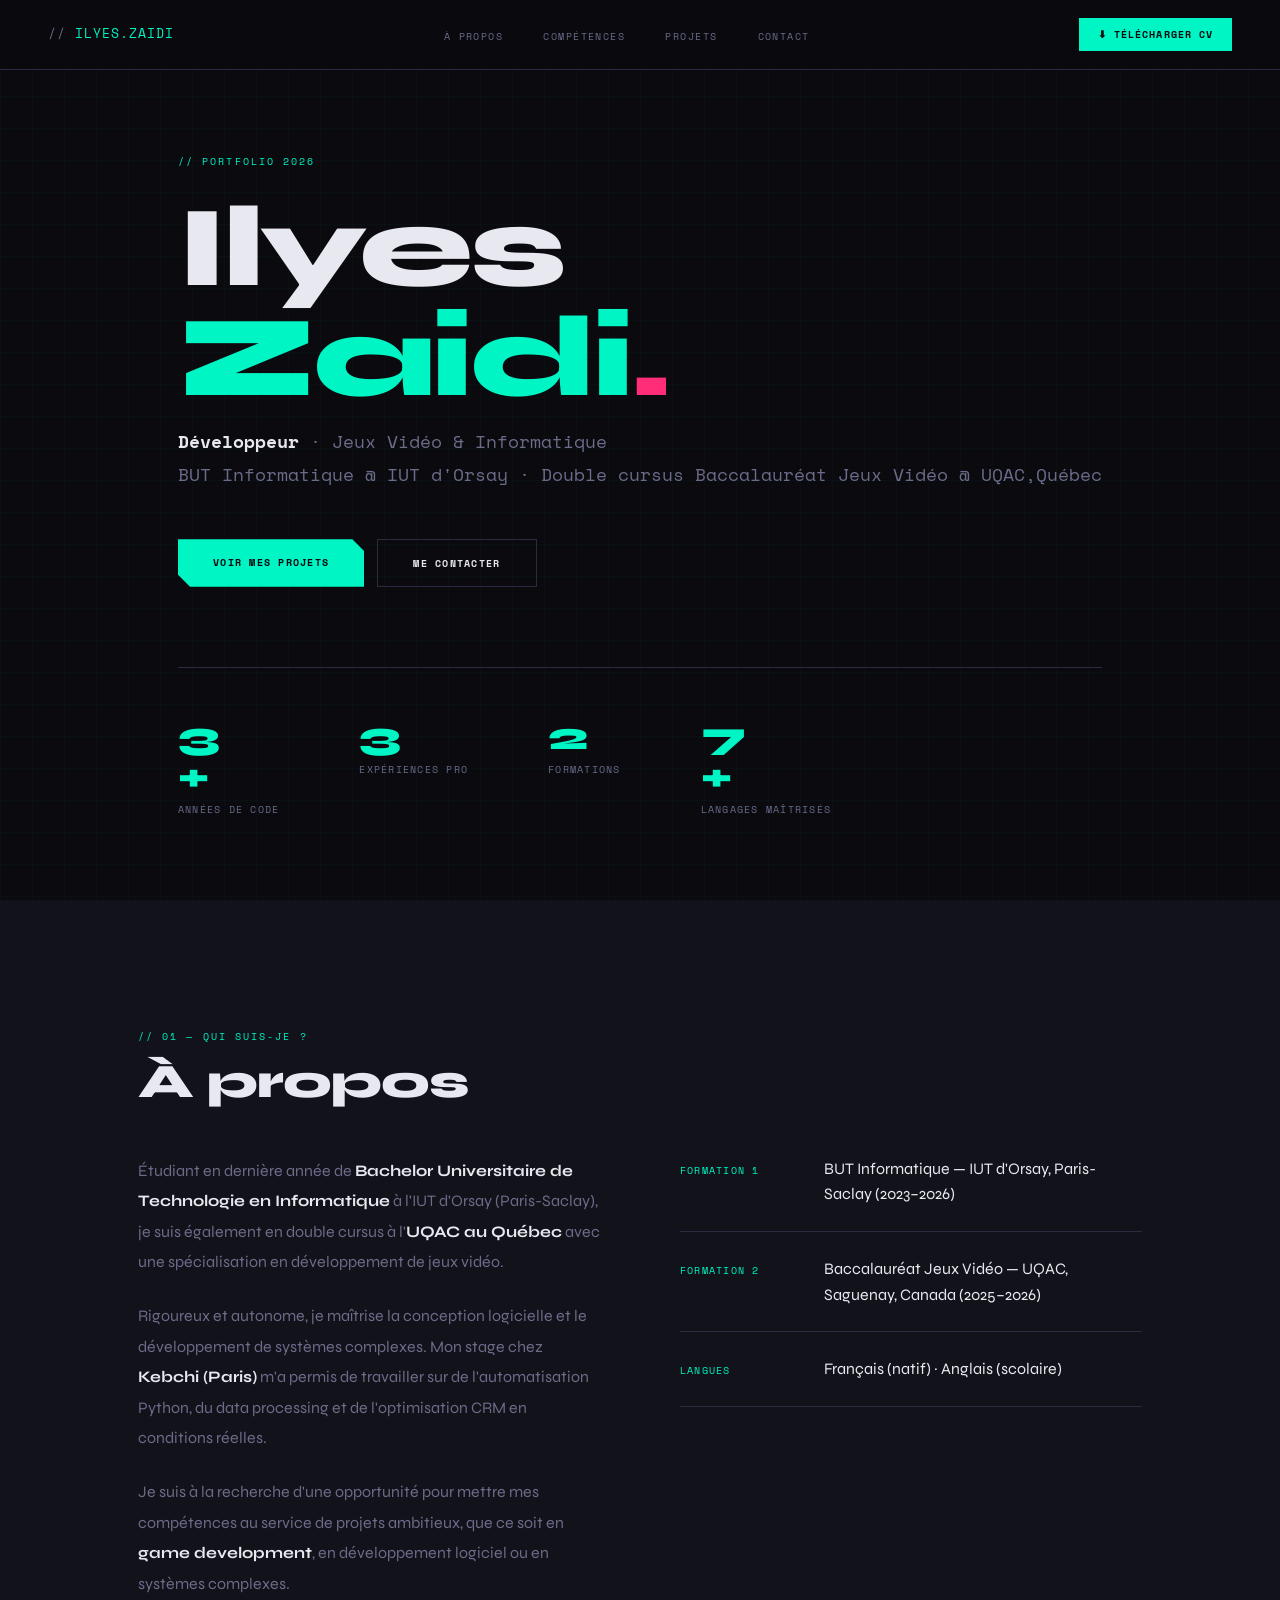
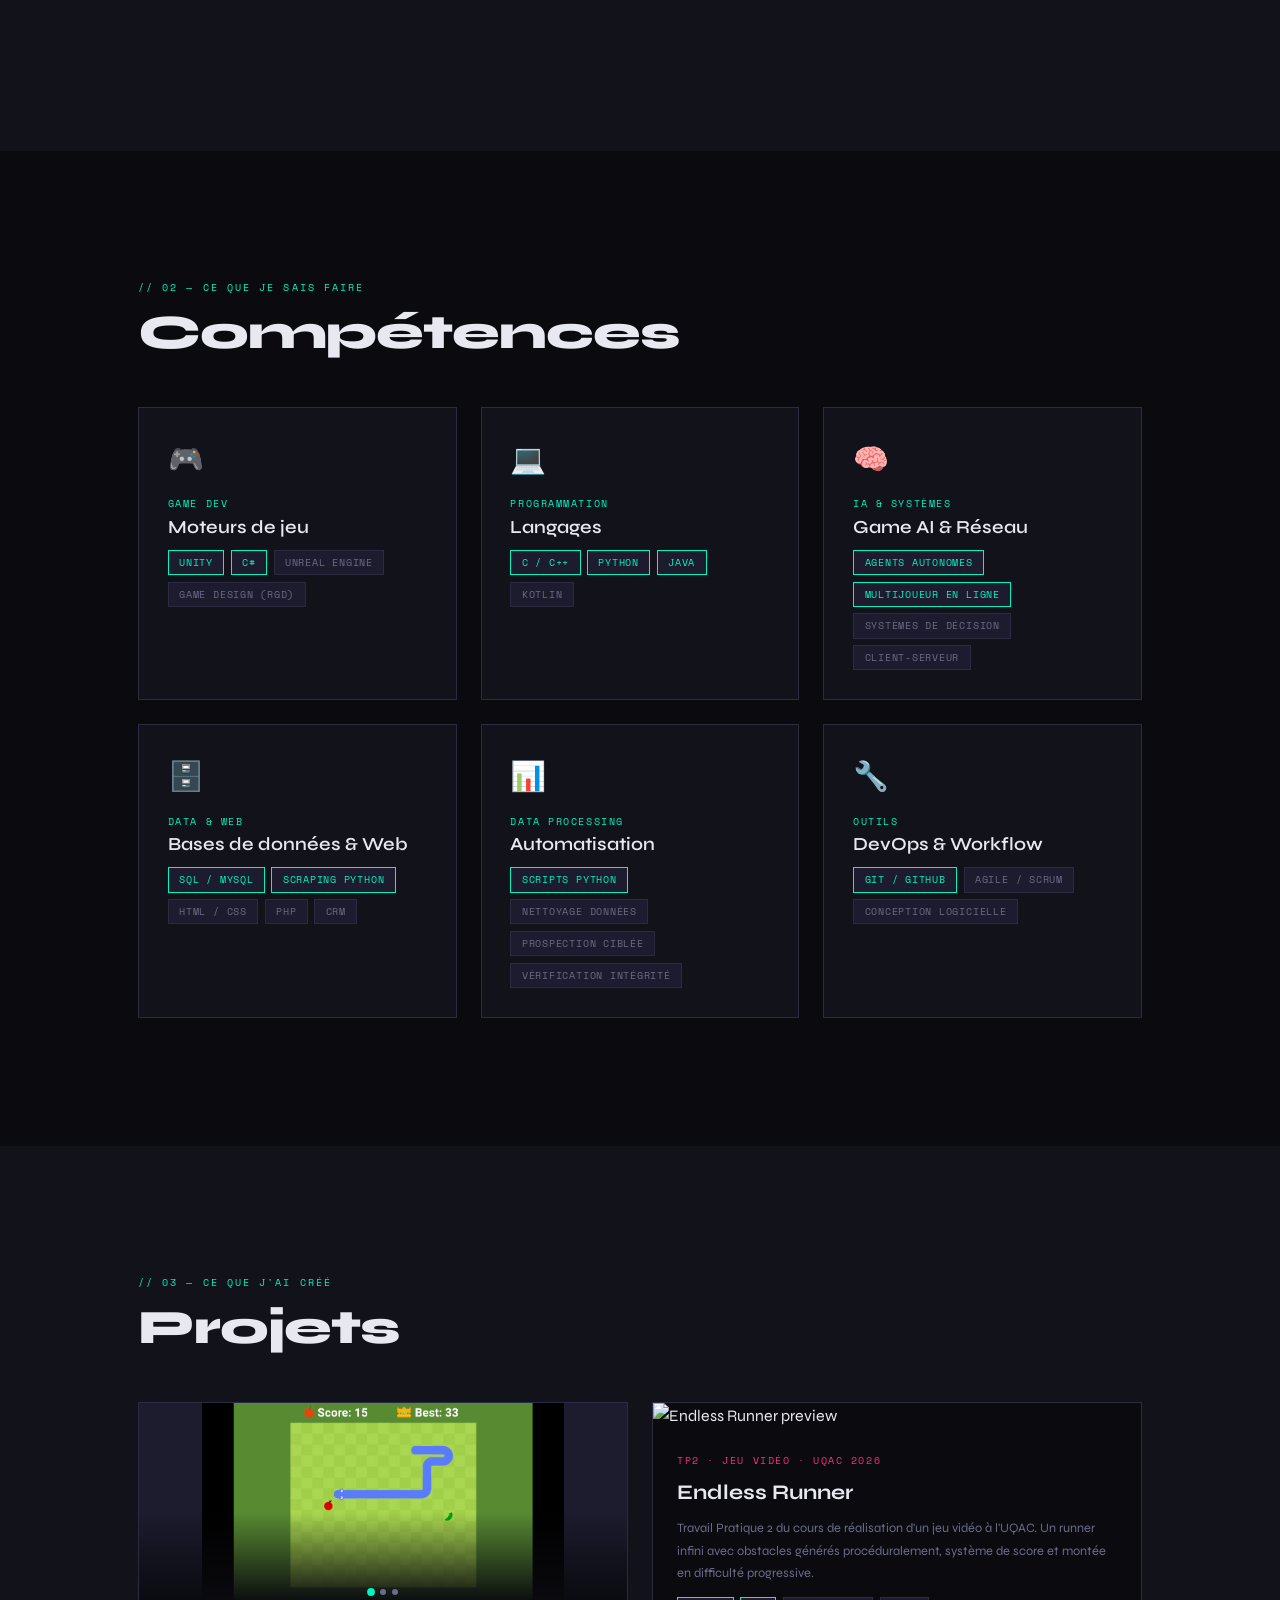
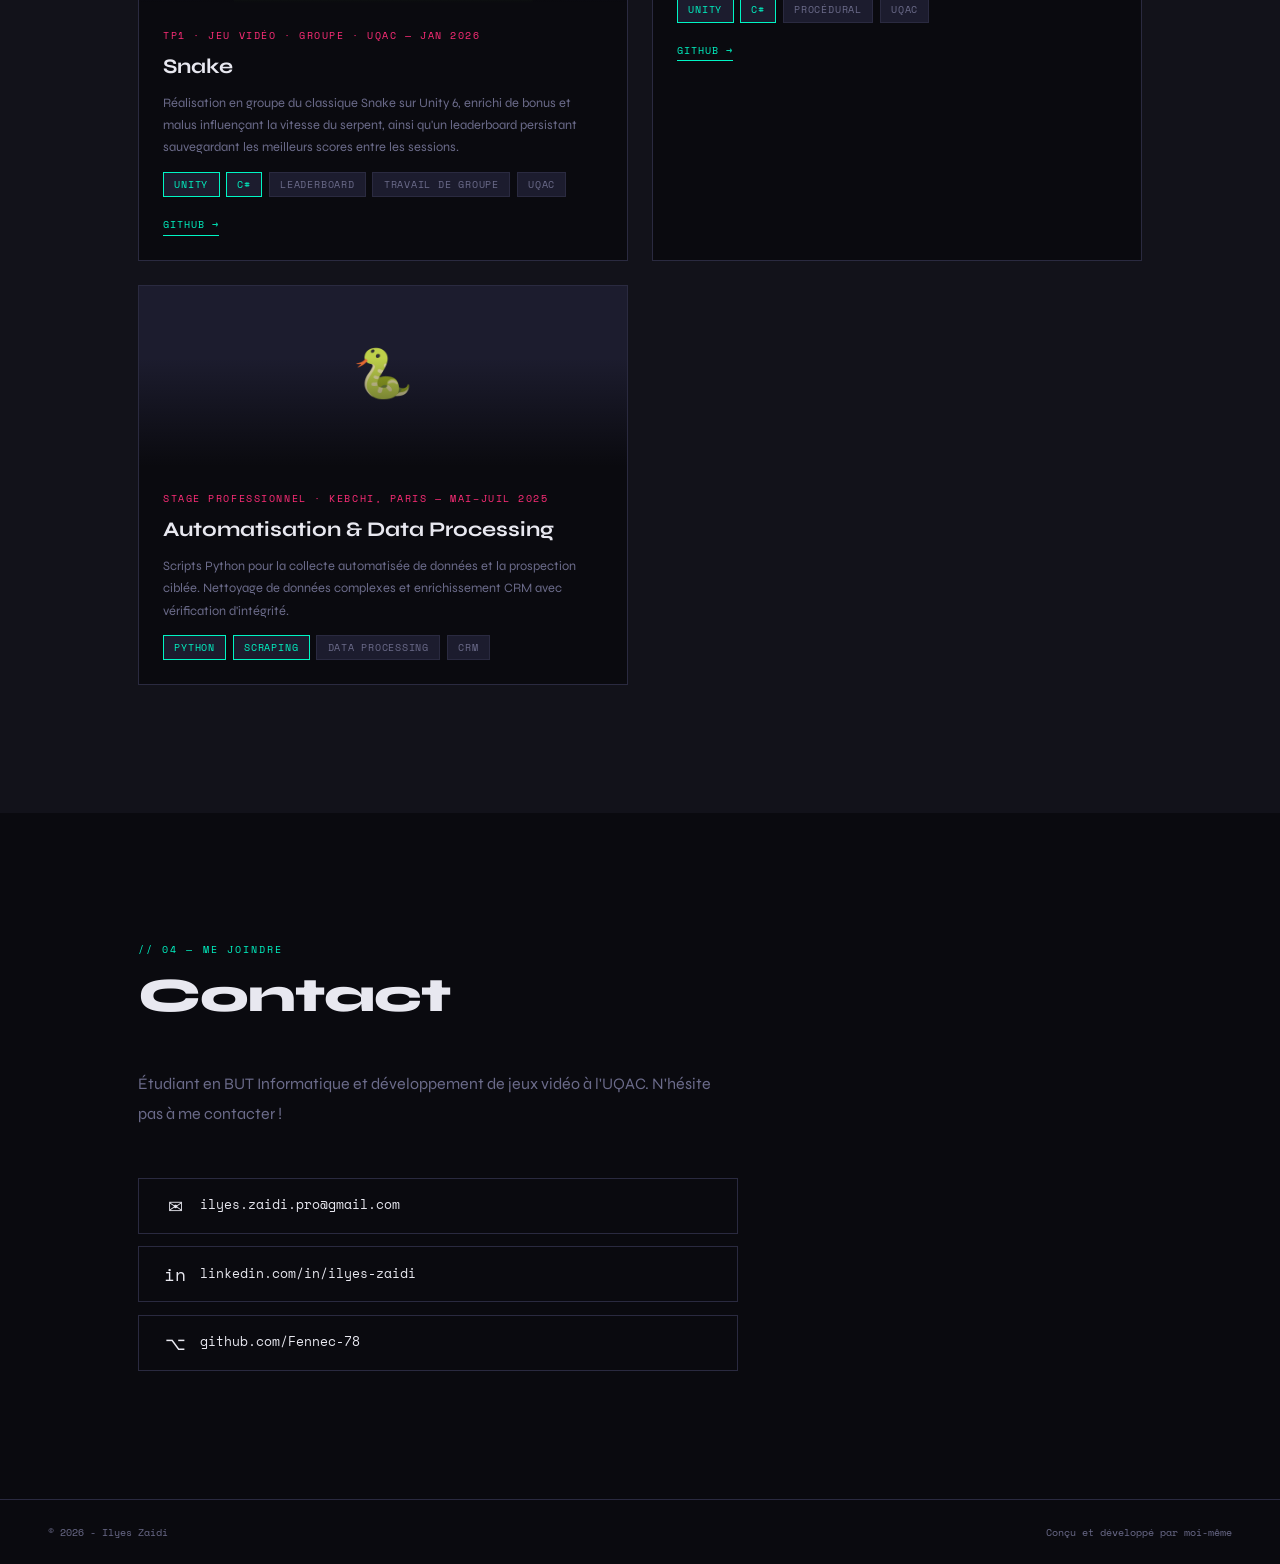
==== index.html @ bd45d37a "v1" ====
<!DOCTYPE html>
<html lang="fr">
<head>
  <meta charset="UTF-8" />
  <meta name="viewport" content="width=device-width, initial-scale=1.0" />
  <meta name="description" content="Portfolio de Ilyes Zaidi — Étudiant en informatique et développement de jeux vidéo" />
  <title>Portfolio - Ilyes Zaidi</title>

  <!-- Google Fonts -->
  <link rel="preconnect" href="https://fonts.googleapis.com" />
  <link rel="preconnect" href="https://fonts.gstatic.com" crossorigin />
  <link href="https://fonts.googleapis.com/css2?family=Space+Mono:ital,wght@0,400;0,700;1,400&family=Syne:wght@400;600;700;800&display=swap" rel="stylesheet" />

  <!-- CSS -->
  <link rel="stylesheet" href="css/variables.css" />
  <link rel="stylesheet" href="css/reset.css" />
  <link rel="stylesheet" href="css/layout.css" />
  <link rel="stylesheet" href="css/components.css" />
  <link rel="stylesheet" href="css/animations.css" />
  <link rel="stylesheet" href="css/carousel.css" />
</head>
<body>

  <!-- Arrière-plans décoratifs -->
  <div class="bg-grid" aria-hidden="true"></div>
  <div class="bg-scanline" aria-hidden="true"></div>

  <!-- ========== NAVIGATION ========== -->
  <nav class="navbar" id="navbar">
    <a href="#hero" class="nav-logo">
      <span class="nav-logo__slash">//</span> ILYES.ZAIDI
    </a>
    <button class="nav-toggle" id="navToggle" aria-label="Menu">
      <span></span><span></span><span></span>
    </button>
    <ul class="nav-links" id="navLinks">
      <li><a href="#about" class="nav-link">À propos</a></li>
      <li><a href="#skills" class="nav-link">Compétences</a></li>
      <li><a href="#projects" class="nav-link">Projets</a></li>
      <li><a href="#contact" class="nav-link">Contact</a></li>
    </ul>
    <a href="CV_Zaidi_Ilyes.pdf" download class="cv-btn">
      ⬇ Télécharger CV
    </a>
  </nav>

  <main>

    <!-- ========== HERO ========== -->
    <section id="hero" class="hero">
      <div class="hero__inner container">
        <p class="hero__tag animate-fadeup" style="--delay: 0.1s">// Portfolio 2026</p>
        <h1 class="hero__name animate-fadeup" style="--delay: 0.3s">
          Ilyes<br>
          <span class="text-accent">Zaidi</span><span class="text-accent2">.</span>
        </h1>
        <p class="hero__subtitle animate-fadeup" style="--delay: 0.5s">
          <strong>Développeur</strong> · Jeux Vidéo &amp; Informatique<br>
          BUT Informatique @ IUT d'Orsay · Double cursus Baccalauréat Jeux Vidéo @ UQAC,Québec
        </p>
        <div class="hero__cta animate-fadeup" style="--delay: 0.7s">
          <a href="#projects" class="btn btn--primary">Voir mes projets</a>
          <a href="#contact" class="btn btn--ghost">Me contacter</a>
        </div>
        <div class="hero__stats animate-fadeup" style="--delay: 0.9s">
          <div class="stat">
            <span class="stat__num" data-count="3+">0</span><span class="stat__num">+</span>
            <p class="stat__label">Années de code</p>
          </div>
          <div class="stat">
            <span class="stat__num" data-count="3">0</span>
            <p class="stat__label">Expériences pro</p>
          </div>
          <div class="stat">
            <span class="stat__num" data-count="2">0</span>
            <p class="stat__label">Formations</p>
          </div>
          <div class="stat">
            <span class="stat__num" data-count="7">0</span><span class="stat__num">+</span>
            <p class="stat__label">Langages maîtrisés</p>
          </div>
        </div>
      </div>
    </section>

    <!-- ========== ABOUT ========== -->
    <section id="about" class="section section--surface">
      <div class="container">
        <p class="section__label">// 01 — Qui suis-je ?</p>
        <h2 class="section__title">À propos</h2>
        <div class="about-grid">
          <div class="about__text">
            <p>Étudiant en dernière année de <strong>Bachelor Universitaire de Technologie en Informatique</strong> à l'IUT d'Orsay (Paris-Saclay), je suis également en double cursus à l'<strong>UQAC au Québec</strong> avec une spécialisation en développement de jeux vidéo.</p>
            <p>Rigoureux et autonome, je maîtrise la conception logicielle et le développement de systèmes complexes. Mon stage chez <strong>Kebchi (Paris)</strong> m'a permis de travailler sur de l'automatisation Python, du data processing et de l'optimisation CRM en conditions réelles.</p>
            <p>Je suis à la recherche d'une opportunité pour mettre mes compétences au service de projets ambitieux, que ce soit en <strong>game development</strong>, en développement logiciel ou en systèmes complexes.</p>
          </div>
          <div class="about__info">
            <div class="info-row">
              <span class="info-row__key">Formation 1</span>
              <span class="info-row__val">BUT Informatique — IUT d'Orsay, Paris-Saclay (2023–2026)</span>
            </div>
            <div class="info-row">
              <span class="info-row__key">Formation 2</span>
              <span class="info-row__val">Baccalauréat Jeux Vidéo — UQAC, Saguenay, Canada (2025–2026)</span>
            </div>
            <div class="info-row">
              <span class="info-row__key">Langues</span>
              <span class="info-row__val">Français (natif) · Anglais (scolaire)</span>
            </div>
          </div>
        </div>
      </div>
    </section>

    <!-- ========== SKILLS ========== -->
    <section id="skills" class="section">
      <div class="container">
        <p class="section__label">// 02 — Ce que je sais faire</p>
        <h2 class="section__title">Compétences</h2>
        <div class="skills-grid">

          <div class="skill-card">
            <div class="skill-card__icon">🎮</div>
            <p class="skill-card__cat">Game Dev</p>
            <h3 class="skill-card__name">Moteurs de jeu</h3>
            <div class="tags">
              <span class="tag tag--hot">Unity</span>
              <span class="tag tag--hot">C#</span>
              <span class="tag">Unreal Engine</span>
              <span class="tag">Game Design (RGD)</span>
            </div>
          </div>

          <div class="skill-card">
            <div class="skill-card__icon">💻</div>
            <p class="skill-card__cat">Programmation</p>
            <h3 class="skill-card__name">Langages</h3>
            <div class="tags">
              <span class="tag tag--hot">C / C++</span>
              <span class="tag tag--hot">Python</span>
              <span class="tag tag--hot">Java</span>
              <span class="tag">Kotlin</span>

            </div>
          </div>

          <div class="skill-card">
            <div class="skill-card__icon">🧠</div>
            <p class="skill-card__cat">IA & Systèmes</p>
            <h3 class="skill-card__name">Game AI & Réseau</h3>
            <div class="tags">
              <span class="tag tag--hot">Agents autonomes</span>
              <span class="tag tag--hot">Multijoueur en ligne</span>
              <span class="tag">Systèmes de décision</span>
              <span class="tag">Client-serveur</span>

            </div>
          </div>

          <div class="skill-card">
            <div class="skill-card__icon">🗄️</div>
            <p class="skill-card__cat">Data & Web</p>
            <h3 class="skill-card__name">Bases de données & Web</h3>
            <div class="tags">
              <span class="tag tag--hot">SQL / MySQL</span>
              <span class="tag tag--hot">Scraping Python</span>
              <span class="tag">HTML / CSS</span>
              <span class="tag">PHP</span>
              <span class="tag">CRM</span>
            </div>
          </div>

          <div class="skill-card">
            <div class="skill-card__icon">📊</div>
            <p class="skill-card__cat">Data Processing</p>
            <h3 class="skill-card__name">Automatisation</h3>
            <div class="tags">
              <span class="tag tag--hot">Scripts Python</span>
              <span class="tag">Nettoyage données</span>
              <span class="tag">Prospection ciblée</span>
              <span class="tag">Vérification intégrité</span>
            </div>
          </div>

          <div class="skill-card">
            <div class="skill-card__icon">🔧</div>
            <p class="skill-card__cat">Outils</p>
            <h3 class="skill-card__name">DevOps &amp; Workflow</h3>
            <div class="tags">
              <span class="tag tag--hot">Git / GitHub</span>
              <span class="tag">Agile / Scrum</span>
              <span class="tag">Conception logicielle</span>
            </div>
          </div>

        </div>
      </div>
    </section>

    <!-- ========== PROJECTS ========== -->
    <section id="projects" class="section section--surface">
      <div class="container">
        <p class="section__label">// 03 — Ce que j'ai créé</p>
        <h2 class="section__title">Projets</h2>
        <div class="projects-grid">

          <article class="project-card">
            <div class="carousel" data-carousel>
              <div class="carousel__track">
                <div class="carousel__slide">
                  <img src="images/snake/game.png" alt="Snake — gameplay" />
                </div>
                <div class="carousel__slide">
                  <img src="images/snake/gameOver.png" alt="Snake — game over" />
                </div>
                <div class="carousel__slide">
                  <img src="images/snake/menu.png" alt="Snake — menu" />
                </div>
              </div>
              <button class="carousel__btn carousel__btn--prev" aria-label="Image précédente">&#8592;</button>
              <button class="carousel__btn carousel__btn--next" aria-label="Image suivante">&#8594;</button>
              <div class="carousel__dots"></div>
            </div>
            <div class="project-card__body">
              <p class="project-card__type">TP1 · Jeu Vidéo · Groupe · UQAC — Jan 2026</p>
              <h3 class="project-card__title">Snake</h3>
              <p class="project-card__desc">Réalisation en groupe du classique Snake sur Unity 6, enrichi de bonus et malus influençant la vitesse du serpent, ainsi qu'un leaderboard persistant sauvegardant les meilleurs scores entre les sessions.</p>
              <div class="tags">
                <span class="tag tag--hot">Unity</span>
                <span class="tag tag--hot">C#</span>
                <span class="tag">Leaderboard</span>
                <span class="tag">Travail de groupe</span>
                <span class="tag">UQAC</span>
              </div>
              <div class="project-card__links">
                <a href="https://github.com/BASile15/Snake" target="_blank" class="link-arrow">GitHub →</a>
              </div>
            </div>
          </article>

          <article class="project-card">
            <img class="project-card__img" src="images/endless-runner.svg" alt="Endless Runner preview" />
            <div class="project-card__body">
              <p class="project-card__type">TP2 · Jeu Vidéo · UQAC 2026</p>
              <h3 class="project-card__title">Endless Runner</h3>
              <p class="project-card__desc">Travail Pratique 2 du cours de réalisation d'un jeu vidéo à l'UQAC. Un runner infini avec obstacles générés procéduralement, système de score et montée en difficulté progressive.</p>
              <div class="tags">
                <span class="tag tag--hot">Unity</span>
                <span class="tag tag--hot">C#</span>
                <span class="tag">Procédural</span>
                <span class="tag">UQAC</span>
              </div>
              <div class="project-card__links">
                <a href="https://github.com/BASile15/EndlessRunner" target="_blank" class="link-arrow">GitHub →</a>
              </div>
            </div>
          </article>

          <article class="project-card">
            <div class="project-card__thumb" data-emoji="🐍"></div>
            <div class="project-card__body">
              <p class="project-card__type">Stage Professionnel · Kebchi, Paris — Mai–Juil 2025</p>
              <h3 class="project-card__title">Automatisation & Data Processing</h3>
              <p class="project-card__desc">Scripts Python pour la collecte automatisée de données et la prospection ciblée. Nettoyage de données complexes et enrichissement CRM avec vérification d'intégrité.</p>
              <div class="tags">
                <span class="tag tag--hot">Python</span>
                <span class="tag tag--hot">Scraping</span>
                <span class="tag">Data Processing</span>
                <span class="tag">CRM</span>
              </div>
            </div>
          </article>

        </div>
      </div>
    </section>

    <!-- ========== CONTACT ========== -->
    <section id="contact" class="section">
      <div class="container">
        <p class="section__label">// 04 — Me joindre</p>
        <h2 class="section__title">Contact</h2>
        <div class="contact-solo">

          <div class="contact__info">
            <p class="contact__intro">Étudiant en BUT Informatique et développement de jeux vidéo à l'UQAC. N'hésite pas à me contacter !</p>
            <nav class="contact-links" aria-label="Liens de contact">
              <a href="mailto:ilyes.zaidi.pro@gmail.com" class="contact-link">
                <span class="contact-link__icon">✉</span>
                <span>ilyes.zaidi.pro@gmail.com</span>
              </a>
              <a href="https://www.linkedin.com/in/ilyes-zaidi-499931293/" class="contact-link" target="_blank" rel="noopener">
                <span class="contact-link__icon">in</span>
                <span>linkedin.com/in/ilyes-zaidi</span>
              </a>
              <a href="https://github.com/Fennec-78" class="contact-link" target="_blank" rel="noopener">
                <span class="contact-link__icon">⌥</span>
                <span>github.com/Fennec-78</span>
              </a>
            </nav>
          </div>

        </div>
      </div>
    </section>

  </main>

  <!-- ========== FOOTER ========== -->
  <footer class="footer">
    <span>© 2026 - Ilyes Zaidi</span>
    <span>Conçu et développé par moi-même</span>
  </footer>

  <!-- JS -->
  <script src="js/nav.js"></script>
  <script src="js/animations.js"></script>
  <script src="js/carousel.js"></script>
</body>
</html>
---- css/variables.css ----
/* ==============================================
   variables.css — Design tokens globaux
   ============================================== */

:root {

  --color-bg:        #0a0a0f;
  --color-surface:   #12121a;
  --color-surface2:  #1c1c2e;
  --color-border:    #2a2a40;

  --color-text:      #e8e8f0;
  --color-muted:     #6b6b8a;

  --color-accent:    #00f5c4;
  --color-accent2:   #ff2d78;
  --color-accent3:   #7b5ea7;

  --font-display: 'Syne', sans-serif;
  --font-mono:    'Space Mono', monospace;

  --text-xs:   0.65rem;
  --text-sm:   0.8rem;
  --text-base: 1rem;
  --text-lg:   1.15rem;
  --text-xl:   1.3rem;
  --text-2xl:  1.8rem;
  --text-3xl:  2.5rem;

  --space-xs:  0.4rem;
  --space-sm:  0.8rem;
  --space-md:  1.5rem;
  --space-lg:  3rem;
  --space-xl:  5rem;
  --space-2xl: 8rem;

  --radius-sm: 2px;
  --radius-md: 4px;

  --shadow-glow: 0 0 24px rgba(0, 245, 196, 0.12);

  --transition-fast:   0.15s ease;
  --transition-normal: 0.3s ease;
  --transition-slow:   0.6s ease;

  --nav-height:    70px;
  --container-max: 1100px;
  --container-pad: 3rem;
}

@media (max-width: 768px) {
  :root {
    --container-pad: 1.5rem;
    --space-lg:      2rem;
    --space-xl:      3rem;
  }
}
---- css/layout.css ----
/* ==============================================
   layout.css — Structure, grilles, sections
   ============================================== */

.bg-grid {
  position: fixed;
  inset: 0;
  background-image:
    linear-gradient(rgba(0, 245, 196, 0.03) 1px, transparent 1px),
    linear-gradient(90deg, rgba(0, 245, 196, 0.03) 1px, transparent 1px);
  background-size: 32px 32px;
  pointer-events: none;
  z-index: 0;
}

.bg-scanline {
  position: fixed;
  inset: 0;
  background: repeating-linear-gradient(
    to bottom,
    transparent 0px,
    transparent 3px,
    rgba(0, 0, 0, 0.06) 3px,
    rgba(0, 0, 0, 0.06) 4px
  );
  pointer-events: none;
  z-index: 0;
  animation: scanMove 14s linear infinite;
}

.container {
  max-width: var(--container-max);
  margin-inline: auto;
  padding-inline: var(--container-pad);
}

.section {
  position: relative;
  z-index: 1;
  padding-block: var(--space-2xl);
}

.section--surface {
  background-color: var(--color-surface);
}

.section__label {
  font-family: var(--font-mono);
  font-size: var(--text-xs);
  color: var(--color-accent);
  letter-spacing: 0.2em;
  text-transform: uppercase;
  margin-bottom: var(--space-sm);
}

.section__title {
  font-size: clamp(2rem, 4vw, 3rem);
  font-weight: 800;
  letter-spacing: -0.02em;
  margin-bottom: var(--space-lg);
  line-height: 1.05;
}

.hero {
  position: relative;
  z-index: 1;
  min-height: 100vh;
  display: flex;
  flex-direction: column;
  justify-content: center;
}

.hero__inner {
  padding-top: var(--nav-height);
}

.hero__tag {
  font-family: var(--font-mono);
  font-size: var(--text-xs);
  color: var(--color-accent);
  letter-spacing: 0.2em;
  text-transform: uppercase;
  margin-bottom: var(--space-md);
}

.hero__name {
  font-size: clamp(3.5rem, 9vw, 7.5rem);
  font-weight: 800;
  letter-spacing: -0.03em;
  line-height: 0.95;
  margin-bottom: var(--space-sm);
}

.hero__subtitle {
  font-family: var(--font-mono);
  font-size: clamp(0.9rem, 1.5vw, 1.15rem);
  color: var(--color-muted);
  margin-bottom: var(--space-lg);
  line-height: 1.8;
}

.hero__subtitle strong {
  color: var(--color-text);
}

.hero__cta {
  display: flex;
  gap: var(--space-sm);
  flex-wrap: wrap;
}

.hero__stats {
  display: flex;
  gap: var(--space-xl);
  margin-top: var(--space-xl);
  padding-top: var(--space-lg);
  border-top: 1px solid var(--color-border);
  flex-wrap: wrap;
}

.stat__num {
  display: block;
  font-size: var(--text-3xl);
  font-weight: 800;
  color: var(--color-accent);
  line-height: 1;
}

.stat__label {
  font-family: var(--font-mono);
  font-size: var(--text-xs);
  color: var(--color-muted);
  text-transform: uppercase;
  letter-spacing: 0.12em;
  margin-top: 0.3rem;
}

.about-grid {
  display: grid;
  grid-template-columns: 1fr 1fr;
  gap: var(--space-xl);
  align-items: start;
}

.about__text p {
  color: var(--color-muted);
  margin-bottom: var(--space-md);
  font-size: var(--text-base);
  line-height: 1.9;
}

.about__text p strong {
  color: var(--color-text);
}

.skills-grid {
  display: grid;
  grid-template-columns: repeat(3, 1fr);
  gap: var(--space-md);
}

.projects-grid {
  display: grid;
  grid-template-columns: repeat(2, 1fr);
  gap: var(--space-md);
}

.contact-grid {
  display: grid;
  grid-template-columns: 1fr 1fr;
  gap: var(--space-xl);
  align-items: start;
}

.contact__intro {
  color: var(--color-muted);
  line-height: 1.9;
  margin-bottom: var(--space-lg);
  font-size: var(--text-base);
}

.footer {
  position: relative;
  z-index: 1;
  border-top: 1px solid var(--color-border);
  padding: var(--space-md) var(--container-pad);
  display: flex;
  justify-content: space-between;
  align-items: center;
  flex-wrap: wrap;
  gap: var(--space-sm);
  font-family: var(--font-mono);
  font-size: var(--text-xs);
  color: var(--color-muted);
}

.footer__tagline {
  color: var(--color-accent);
}

@media (max-width: 900px) {
  .skills-grid {
    grid-template-columns: repeat(2, 1fr);
  }
  .about-grid,
  .contact-grid {
    grid-template-columns: 1fr;
    gap: var(--space-lg);
  }
}

@media (max-width: 640px) {
  .skills-grid,
  .projects-grid {
    grid-template-columns: 1fr;
  }
  .hero__stats {
    gap: var(--space-lg);
  }
  .footer {
    flex-direction: column;
    text-align: center;
  }
}
---- css/components.css ----
/* ==============================================
   components.css — Composants UI réutilisables
   ============================================== */
   
/* ---- Helpers ---- */
.text-accent  { color: var(--color-accent); }
.text-accent2 { color: var(--color-accent2); }

/* ---- Navbar ---- */
.navbar {
  position: fixed;
  top: 0; left: 0; right: 0;
  z-index: 100;
  height: var(--nav-height);
  display: flex;
  align-items: center;
  justify-content: space-between;
  padding-inline: var(--container-pad);
  background: rgba(10, 10, 15, 0.88);
  backdrop-filter: blur(14px);
  -webkit-backdrop-filter: blur(14px);
  border-bottom: 1px solid var(--color-border);
  transition: box-shadow var(--transition-normal);
}

.navbar.scrolled {
  box-shadow: 0 4px 30px rgba(0, 0, 0, 0.4);
}

.nav-logo {
  font-family: var(--font-mono);
  font-size: var(--text-sm);
  color: var(--color-accent);
  letter-spacing: 0.08em;
  white-space: nowrap;
}

.nav-logo__slash {
  color: var(--color-muted);
}

.nav-links {
  display: flex;
  gap: 2.5rem;
}

.nav-link {
  font-family: var(--font-mono);
  font-size: var(--text-xs);
  color: var(--color-muted);
  letter-spacing: 0.14em;
  text-transform: uppercase;
  transition: color var(--transition-fast);
  position: relative;
}

.nav-link::after {
  content: '';
  position: absolute;
  bottom: -4px; left: 0;
  width: 0; height: 2px;
  background: var(--color-accent);
  transition: width var(--transition-normal);
}

.nav-link:hover,
.nav-link.active {
  color: var(--color-accent);
}

.nav-link:hover::after,
.nav-link.active::after {
  width: 100%;
}

.cv-btn {
  display: inline-block;
  background: var(--color-accent);
  color: var(--color-bg);
  font-family: var(--font-mono);
  font-size: var(--text-xs);
  font-weight: 700;
  letter-spacing: 0.1em;
  padding: 0.5rem 1.2rem;
  text-transform: uppercase;
  text-decoration: none;
  transition: all var(--transition-fast);
  white-space: nowrap;
}
 
.cv-btn:hover {
  background: transparent;
  color: var(--color-accent);
  outline: 1px solid var(--color-accent);
}
 
.nav-toggle {
  display: none;
  flex-direction: column;
  gap: 5px;
  padding: 4px;
}

.nav-toggle span {
  display: block;
  width: 22px; height: 2px;
  background: var(--color-text);
  transition: transform var(--transition-normal), opacity var(--transition-fast);
}

.nav-toggle.open span:nth-child(1) { transform: translateY(7px) rotate(45deg); }
.nav-toggle.open span:nth-child(2) { opacity: 0; }
.nav-toggle.open span:nth-child(3) { transform: translateY(-7px) rotate(-45deg); }

@media (max-width: 768px) {
  .nav-toggle { display: flex; }

  .nav-links {
    position: absolute;
    top: var(--nav-height);
    left: 0; right: 0;
    flex-direction: column;
    gap: 0;
    background: var(--color-surface);
    border-bottom: 1px solid var(--color-border);
    padding: var(--space-md) var(--container-pad);
    transform: translateY(-110%);
    opacity: 0;
    transition: transform var(--transition-normal), opacity var(--transition-normal);
    pointer-events: none;
  }

  .nav-links.open {
    transform: translateY(0);
    opacity: 1;
    pointer-events: all;
  }

  .nav-link {
    padding-block: 0.8rem;
    font-size: var(--text-sm);
  }

  .btn-print { display: none; }
}

/* ---- Boutons ---- */
.btn {
  display: inline-block;
  font-family: var(--font-mono);
  font-size: var(--text-xs);
  font-weight: 700;
  letter-spacing: 0.12em;
  text-transform: uppercase;
  padding: 0.9rem 2.2rem;
  transition: all var(--transition-fast);
  white-space: nowrap;
}

.btn--primary {
  background: var(--color-accent);
  color: var(--color-bg);
  clip-path: polygon(0 0, calc(100% - 12px) 0, 100% 12px, 100% 100%, 12px 100%, 0 calc(100% - 12px));
}

.btn--primary:hover { opacity: 0.85; }

.btn--ghost {
  background: transparent;
  color: var(--color-text);
  border: 1px solid var(--color-border);
}

.btn--ghost:hover {
  border-color: var(--color-accent);
  color: var(--color-accent);
}

.btn-print {
  background: transparent;
  border: 1px solid var(--color-accent);
  color: var(--color-accent);
  font-family: var(--font-mono);
  font-size: var(--text-xs);
  letter-spacing: 0.1em;
  padding: 0.5rem 1.2rem;
  text-transform: uppercase;
  transition: all var(--transition-fast);
}

.btn-print:hover {
  background: var(--color-accent);
  color: var(--color-bg);
}

/* ---- Info rows (About) ---- */
.about__info {
  display: flex;
  flex-direction: column;
  gap: var(--space-md);
}

.info-row {
  display: flex;
  gap: var(--space-md);
  align-items: baseline;
  padding-bottom: var(--space-md);
  border-bottom: 1px solid var(--color-border);
}

.info-row__key {
  font-family: var(--font-mono);
  font-size: var(--text-xs);
  color: var(--color-accent);
  text-transform: uppercase;
  letter-spacing: 0.12em;
  min-width: 120px;
  flex-shrink: 0;
}

.info-row__val {
  font-size: var(--text-base);
  color: var(--color-text);
}

/* ---- Tags ---- */
.tags {
  display: flex;
  flex-wrap: wrap;
  gap: var(--space-xs);
}

.tag {
  background: var(--color-surface2);
  border: 1px solid var(--color-border);
  color: var(--color-muted);
  font-family: var(--font-mono);
  font-size: 0.6rem;
  padding: 0.25rem 0.65rem;
  text-transform: uppercase;
  letter-spacing: 0.08em;
  transition: border-color var(--transition-fast), color var(--transition-fast);
}

.tag--hot {
  border-color: var(--color-accent);
  color: var(--color-accent);
}

/* ---- Skill cards ---- */
.skill-card {
  background: var(--color-surface);
  border: 1px solid var(--color-border);
  padding: 1.8rem;
  position: relative;
  overflow: hidden;
  transition: border-color var(--transition-normal), box-shadow var(--transition-normal);
}

.skill-card::before {
  content: '';
  position: absolute;
  top: 0; left: 0;
  width: 3px;
  height: 100%;
  background: var(--color-accent);
  transform: scaleY(0);
  transform-origin: bottom;
  transition: transform var(--transition-normal);
}

.skill-card:hover {
  border-color: var(--color-accent);
  box-shadow: var(--shadow-glow);
}

.skill-card:hover::before {
  transform: scaleY(1);
}

.skill-card__icon {
  font-size: 1.8rem;
  margin-bottom: var(--space-sm);
  display: block;
}

.skill-card__cat {
  font-family: var(--font-mono);
  font-size: var(--text-xs);
  color: var(--color-accent);
  text-transform: uppercase;
  letter-spacing: 0.15em;
  margin-bottom: 0.3rem;
}

.skill-card__name {
  font-size: var(--text-lg);
  font-weight: 600;
  margin-bottom: var(--space-sm);
}

/* ---- Project cards ---- */
.project-card {
  background: var(--color-bg);
  border: 1px solid var(--color-border);
  overflow: hidden;
  transition: border-color var(--transition-normal), transform var(--transition-normal);
}

.project-card:hover {
  border-color: var(--color-accent2);
  transform: translateY(-5px);
}

.project-card__thumb {
  width: 100%;
  height: 180px;
  background: var(--color-surface2);
  display: flex;
  align-items: center;
  justify-content: center;
  font-size: 3rem;
  position: relative;
}

.project-card__thumb::before {
  content: attr(data-emoji);
  font-size: 3rem;
}

.project-card__thumb::after {
  content: '';
  position: absolute;
  inset: 0;
  background: linear-gradient(to bottom, transparent 40%, var(--color-bg));
}

.project-card__body {
  padding: var(--space-md);
  display: flex;
  flex-direction: column;
  gap: var(--space-sm);
}

.project-card__type {
  font-family: var(--font-mono);
  font-size: var(--text-xs);
  color: var(--color-accent2);
  text-transform: uppercase;
  letter-spacing: 0.15em;
}

.project-card__title {
  font-size: var(--text-xl);
  font-weight: 700;
}

.project-card__desc {
  font-size: var(--text-sm);
  color: var(--color-muted);
  line-height: 1.75;
}

.project-card__links {
  display: flex;
  gap: var(--space-md);
  margin-top: var(--space-xs);
}

.link-arrow {
  font-family: var(--font-mono);
  font-size: var(--text-xs);
  color: var(--color-accent);
  text-transform: uppercase;
  letter-spacing: 0.1em;
  border-bottom: 1px solid var(--color-accent);
  padding-bottom: 2px;
  transition: opacity var(--transition-fast);
}

.link-arrow:hover { opacity: 0.65; }

/* ---- Contact links ---- */
.contact-links {
  display: flex;
  flex-direction: column;
  gap: var(--space-sm);
}

.contact-link {
  display: flex;
  align-items: center;
  gap: var(--space-sm);
  font-family: var(--font-mono);
  font-size: var(--text-sm);
  padding: var(--space-sm) var(--space-md);
  border: 1px solid var(--color-border);
  transition: all var(--transition-fast);
  color: var(--color-text);
}

.contact-link:hover {
  border-color: var(--color-accent);
  color: var(--color-accent);
  background: rgba(0, 245, 196, 0.04);
}

.contact-link__icon {
  font-size: 1.1rem;
  width: 24px;
  text-align: center;
  flex-shrink: 0;
}

/* ---- Contact solo ---- */
.contact-solo {
  max-width: 600px;
}

.contact-solo .contact-links {
  margin-top: var(--space-md);
}
---- css/animations.css ----
/* ==============================================
   animations.css — Keyframes & classes d'animation
   ============================================== */

/* ---- Keyframes ---- */
@keyframes fadeUp {
  from {
    opacity: 0;
    transform: translateY(28px);
  }
  to {
    opacity: 1;
    transform: translateY(0);
  }
}

@keyframes fadeIn {
  from { opacity: 0; }
  to   { opacity: 1; }
}

@keyframes scanMove {
  from { background-position-y: 0; }
  to   { background-position-y: 100vh; }
}

@keyframes blink {
  0%, 100% { opacity: 1; }
  50%       { opacity: 0; }
}

@keyframes glowPulse {
  0%, 100% { box-shadow: 0 0 0 rgba(0, 245, 196, 0); }
  50%       { box-shadow: 0 0 20px rgba(0, 245, 196, 0.2); }
}

/* ---- Classes utilitaires ---- */

/* Révélation en montant (avec délai CSS var) */
.animate-fadeup {
  opacity: 0;
  animation: fadeUp 0.65s var(--delay, 0s) cubic-bezier(0.22, 1, 0.36, 1) forwards;
}

/* Révélation depuis le scroll (ajoutée par JS) */
.reveal {
  opacity: 0;
  transform: translateY(32px);
  transition: opacity 0.7s ease, transform 0.7s cubic-bezier(0.22, 1, 0.36, 1);
}

.reveal.visible {
  opacity: 1;
  transform: translateY(0);
}

/* Délais en cascade pour les grilles */
.reveal:nth-child(1) { transition-delay: 0.05s; }
.reveal:nth-child(2) { transition-delay: 0.12s; }
.reveal:nth-child(3) { transition-delay: 0.19s; }
.reveal:nth-child(4) { transition-delay: 0.26s; }
.reveal:nth-child(5) { transition-delay: 0.33s; }
.reveal:nth-child(6) { transition-delay: 0.40s; }

/* Curseur clignotant style terminal */
.cursor::after {
  content: '▮';
  animation: blink 1s step-end infinite;
  color: var(--color-accent);
  margin-left: 3px;
}

/* Respects des préférences de mouvement réduit */
@media (prefers-reduced-motion: reduce) {
  *, *::before, *::after {
    animation-duration: 0.01ms !important;
    animation-iteration-count: 1 !important;
    transition-duration: 0.01ms !important;
  }

  .animate-fadeup {
    opacity: 1;
    animation: none;
  }

  .reveal {
    opacity: 1;
    transform: none;
    transition: none;
  }
}
---- css/carousel.css ----
/* ==============================================
   carousel.css — Carousel d'images dans les project cards
   ============================================== */

/* ---- Conteneur ---- */
.carousel {
  position: relative;
  width: 100%;
  height: 200px;
  overflow: hidden;
  background: var(--color-surface2);
  flex-shrink: 0;
}

/* ---- Track (liste des slides) ---- */
.carousel__track {
  display: flex;
  height: 100%;
  transition: transform 0.4s cubic-bezier(0.22, 1, 0.36, 1);
  will-change: transform;
}

/* ---- Slide individuel ---- */
.carousel__slide {
  min-width: 100%;
  height: 100%;
  position: relative;
  display: flex;
  align-items: center;
  justify-content: center;
  flex-shrink: 0;
}

.carousel__slide img {
  width: 100%;
  height: 100%;
  object-fit: contain;
  display: block;
  user-select: none;
  -webkit-user-drag: none;
}

/* Slide emoji (fallback sans image) */
.carousel__slide--emoji {
  background: var(--color-surface2);
  font-size: 3.5rem;
}

.carousel__slide--emoji::before {
  content: attr(data-emoji);
}

/* Fondu vers le bas (effet depth) */
.carousel::after {
  content: '';
  position: absolute;
  inset: 0;
  background: linear-gradient(to bottom, transparent 55%, var(--color-bg) 100%);
  pointer-events: none;
  z-index: 1;
}

/* ---- Boutons prev / next ---- */
.carousel__btn {
  position: absolute;
  top: 50%;
  transform: translateY(-50%);
  z-index: 2;
  width: 32px;
  height: 32px;
  background: rgba(10, 10, 15, 0.8);
  border: 1px solid var(--color-border);
  color: var(--color-text);
  font-size: 0.9rem;
  display: flex;
  align-items: center;
  justify-content: center;
  cursor: pointer;
  transition: border-color var(--transition-fast), color var(--transition-fast), opacity var(--transition-fast);
  opacity: 0;
  backdrop-filter: blur(4px);
}

.carousel:hover .carousel__btn {
  opacity: 1;
}

.carousel__btn:hover {
  border-color: var(--color-accent);
  color: var(--color-accent);
}

.carousel__btn--prev { left: 8px; }
.carousel__btn--next { right: 8px; }

/* Désactivé (premier/dernier slide) */
.carousel__btn[disabled] {
  opacity: 0.2 !important;
  cursor: default;
  pointer-events: none;
}

/* ---- Dots ---- */
.carousel__dots {
  position: absolute;
  bottom: 8px;
  left: 50%;
  transform: translateX(-50%);
  display: flex;
  gap: 6px;
  z-index: 2;
}

.carousel__dot {
  width: 6px;
  height: 6px;
  border-radius: 50%;
  background: var(--color-muted);
  border: none;
  cursor: pointer;
  padding: 0;
  transition: background var(--transition-fast), transform var(--transition-fast);
}

.carousel__dot.active {
  background: var(--color-accent);
  transform: scale(1.3);
}

/* ---- Pas de contrôles si 1 seul slide ---- */
.carousel[data-single] .carousel__btn,
.carousel[data-single] .carousel__dots {
  display: none;
}

/* ---- Print : afficher seulement le 1er slide ---- */
@media print {
  .carousel {
    height: 160px;
    overflow: hidden;
  }
  .carousel__track {
    transform: none !important;
  }
  .carousel__slide:not(:first-child) {
    display: none;
  }
  .carousel__btn,
  .carousel__dots {
    display: none !important;
  }
  .carousel::after {
    display: none;
  }
}
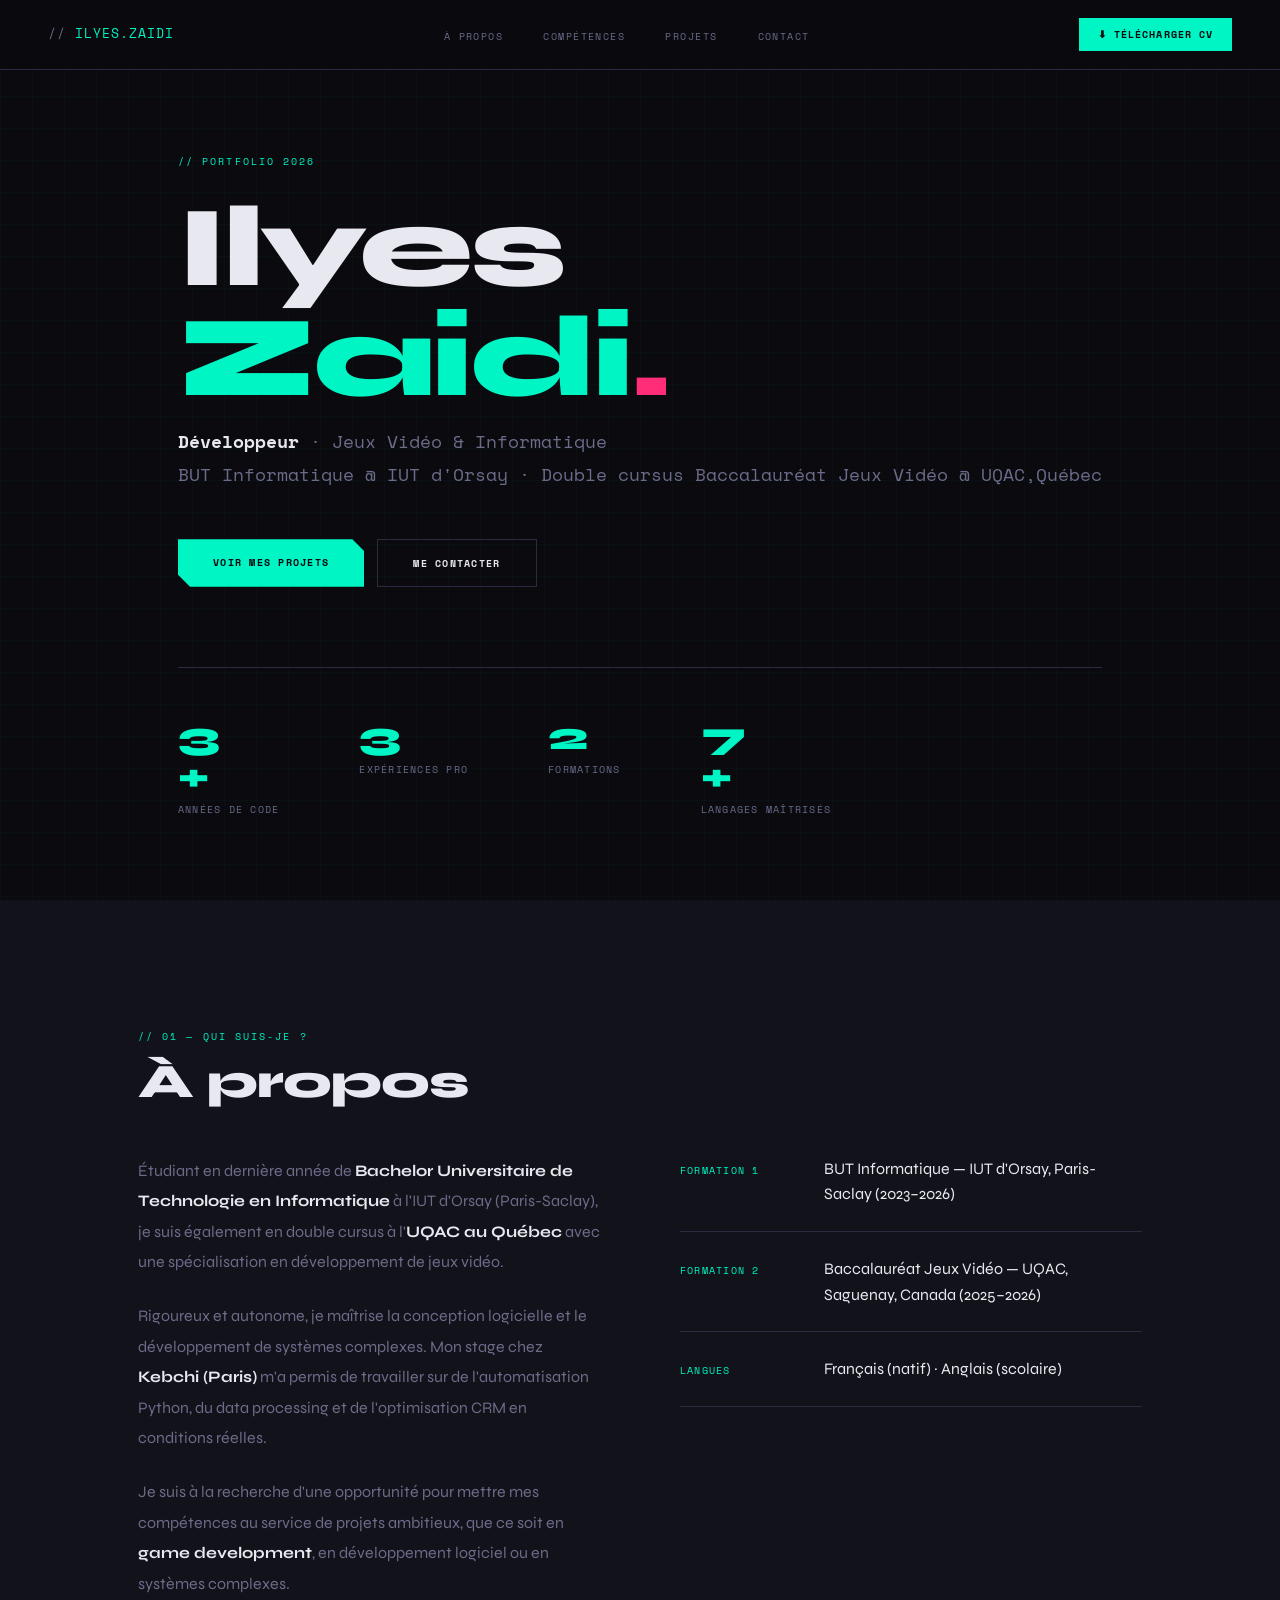
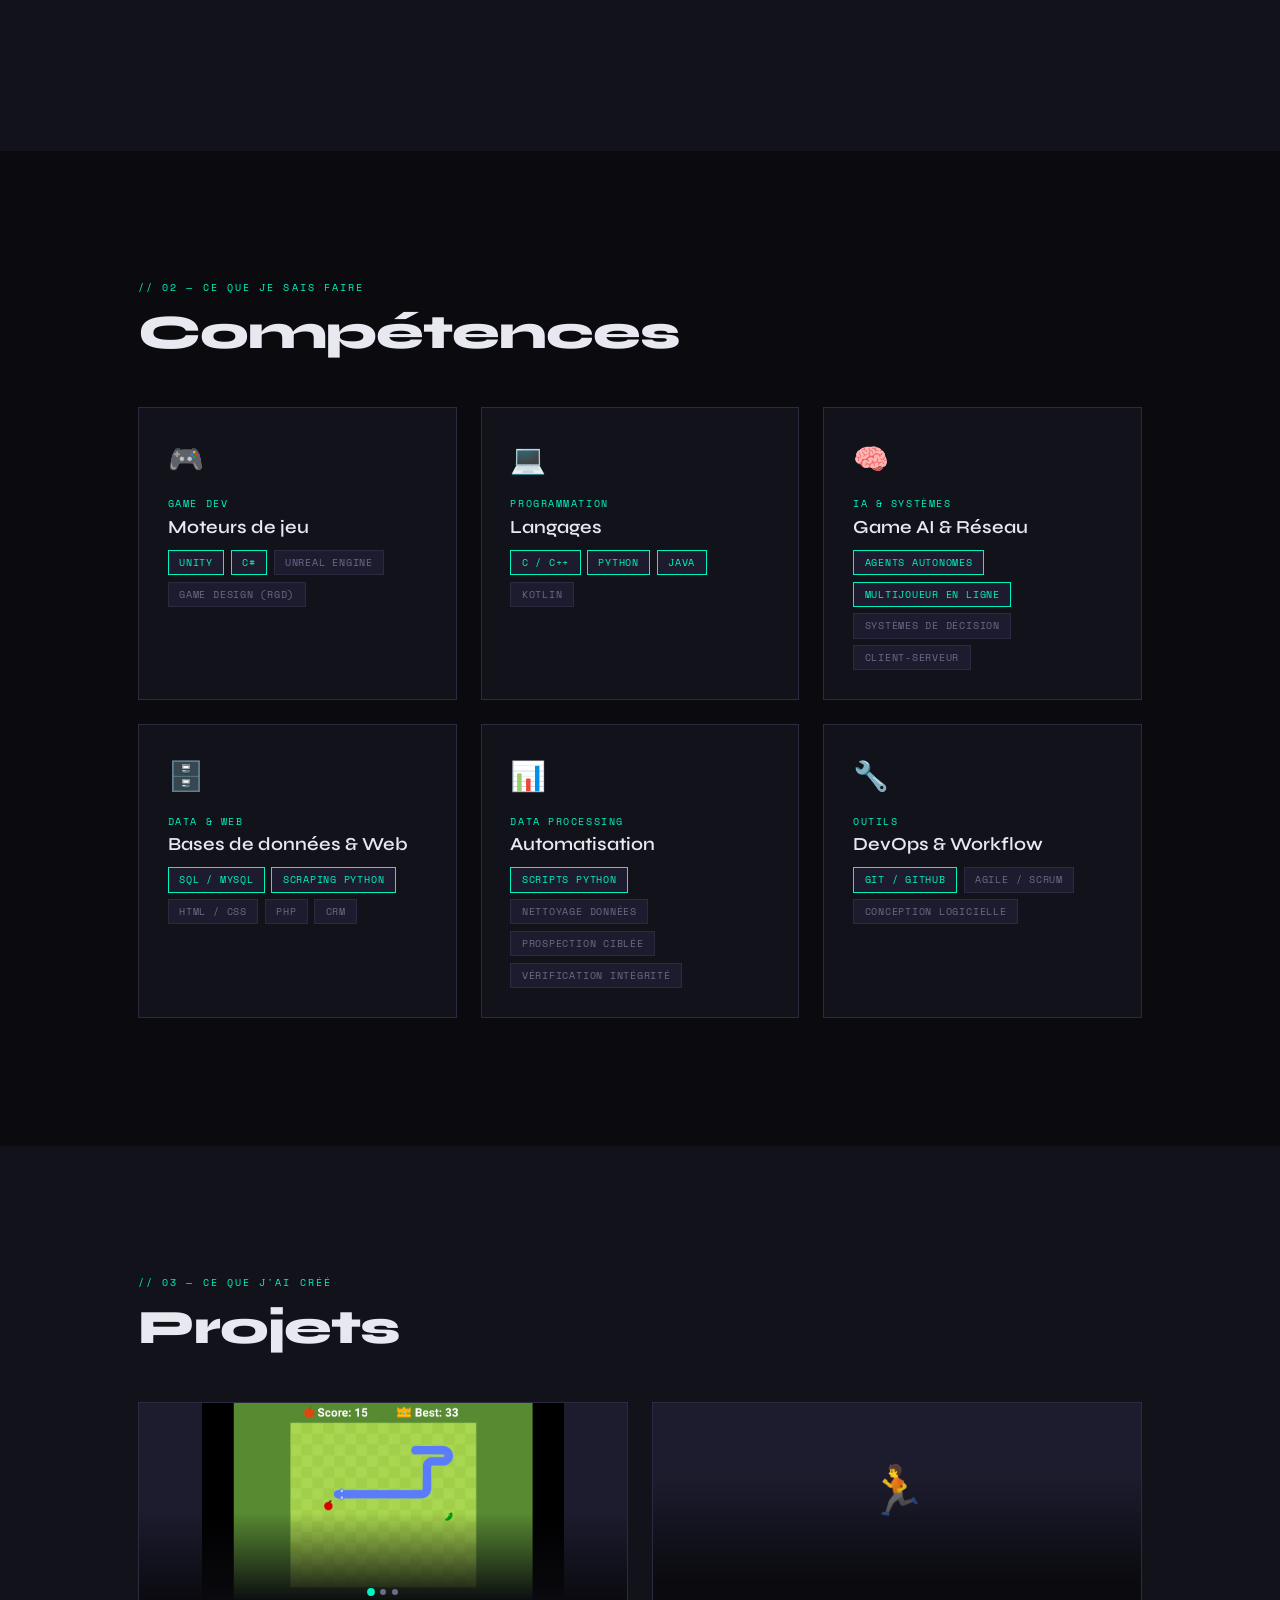
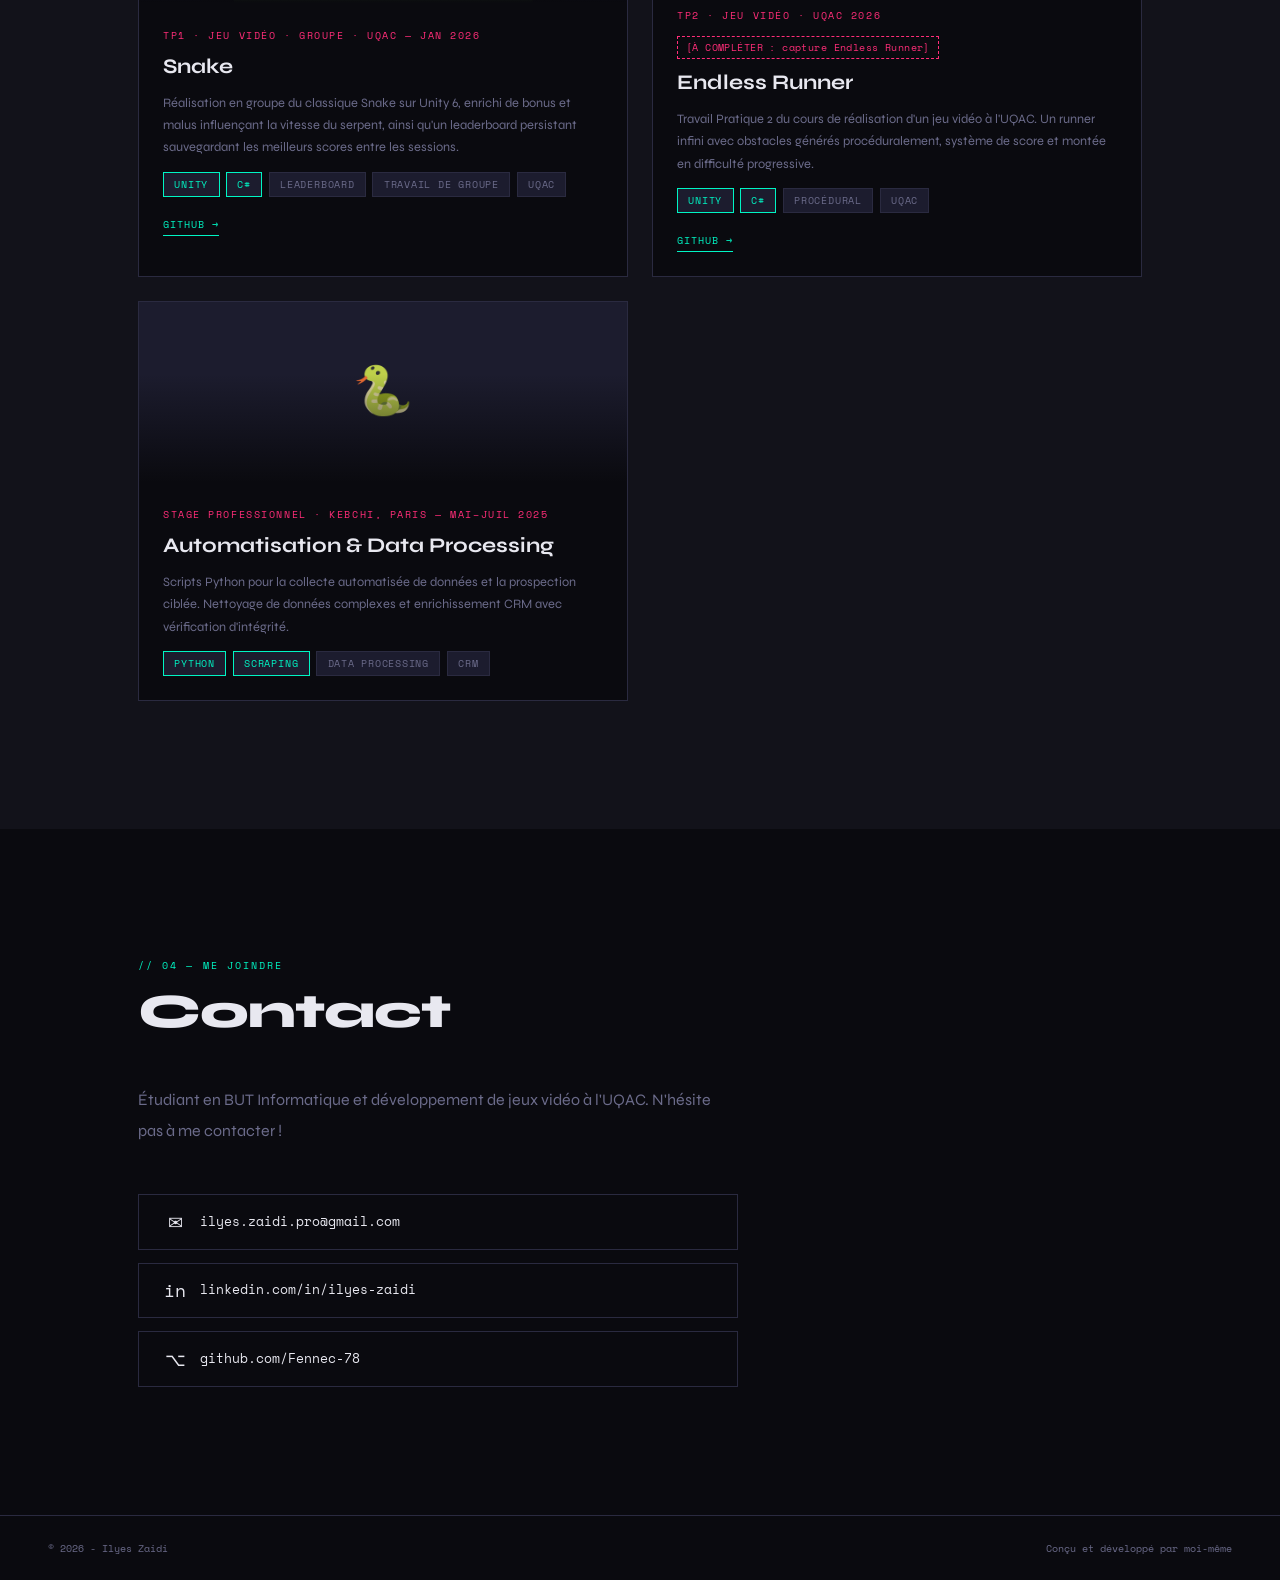
==== commit f09cb1b8: "Fix broken Endless Runner image and add placeholder style The referenced images/endless-runner.svg n" ====
--- a/index.html
+++ b/index.html
@@ -239,9 +239,10 @@
           </article>
 
           <article class="project-card">
-            <img class="project-card__img" src="images/endless-runner.svg" alt="Endless Runner preview" />
+            <div class="project-card__thumb" data-emoji="🏃"></div>
             <div class="project-card__body">
               <p class="project-card__type">TP2 · Jeu Vidéo · UQAC 2026</p>
+              <span class="todo">[À COMPLÉTER : capture Endless Runner]</span>
               <h3 class="project-card__title">Endless Runner</h3>
               <p class="project-card__desc">Travail Pratique 2 du cours de réalisation d'un jeu vidéo à l'UQAC. Un runner infini avec obstacles générés procéduralement, système de score et montée en difficulté progressive.</p>
               <div class="tags">
--- a/css/components.css
+++ b/css/components.css
@@ -5,6 +5,18 @@
 /* ---- Helpers ---- */
 .text-accent  { color: var(--color-accent); }
 .text-accent2 { color: var(--color-accent2); }
+
+/* ---- Placeholder à compléter ---- */
+.todo {
+  display: inline-block;
+  align-self: flex-start;
+  font-family: var(--font-mono);
+  font-size: var(--text-xs);
+  color: var(--color-accent2);
+  border: 1px dashed var(--color-accent2);
+  padding: 0.15rem 0.5rem;
+  letter-spacing: 0.04em;
+}
 
 /* ---- Navbar ---- */
 .navbar {
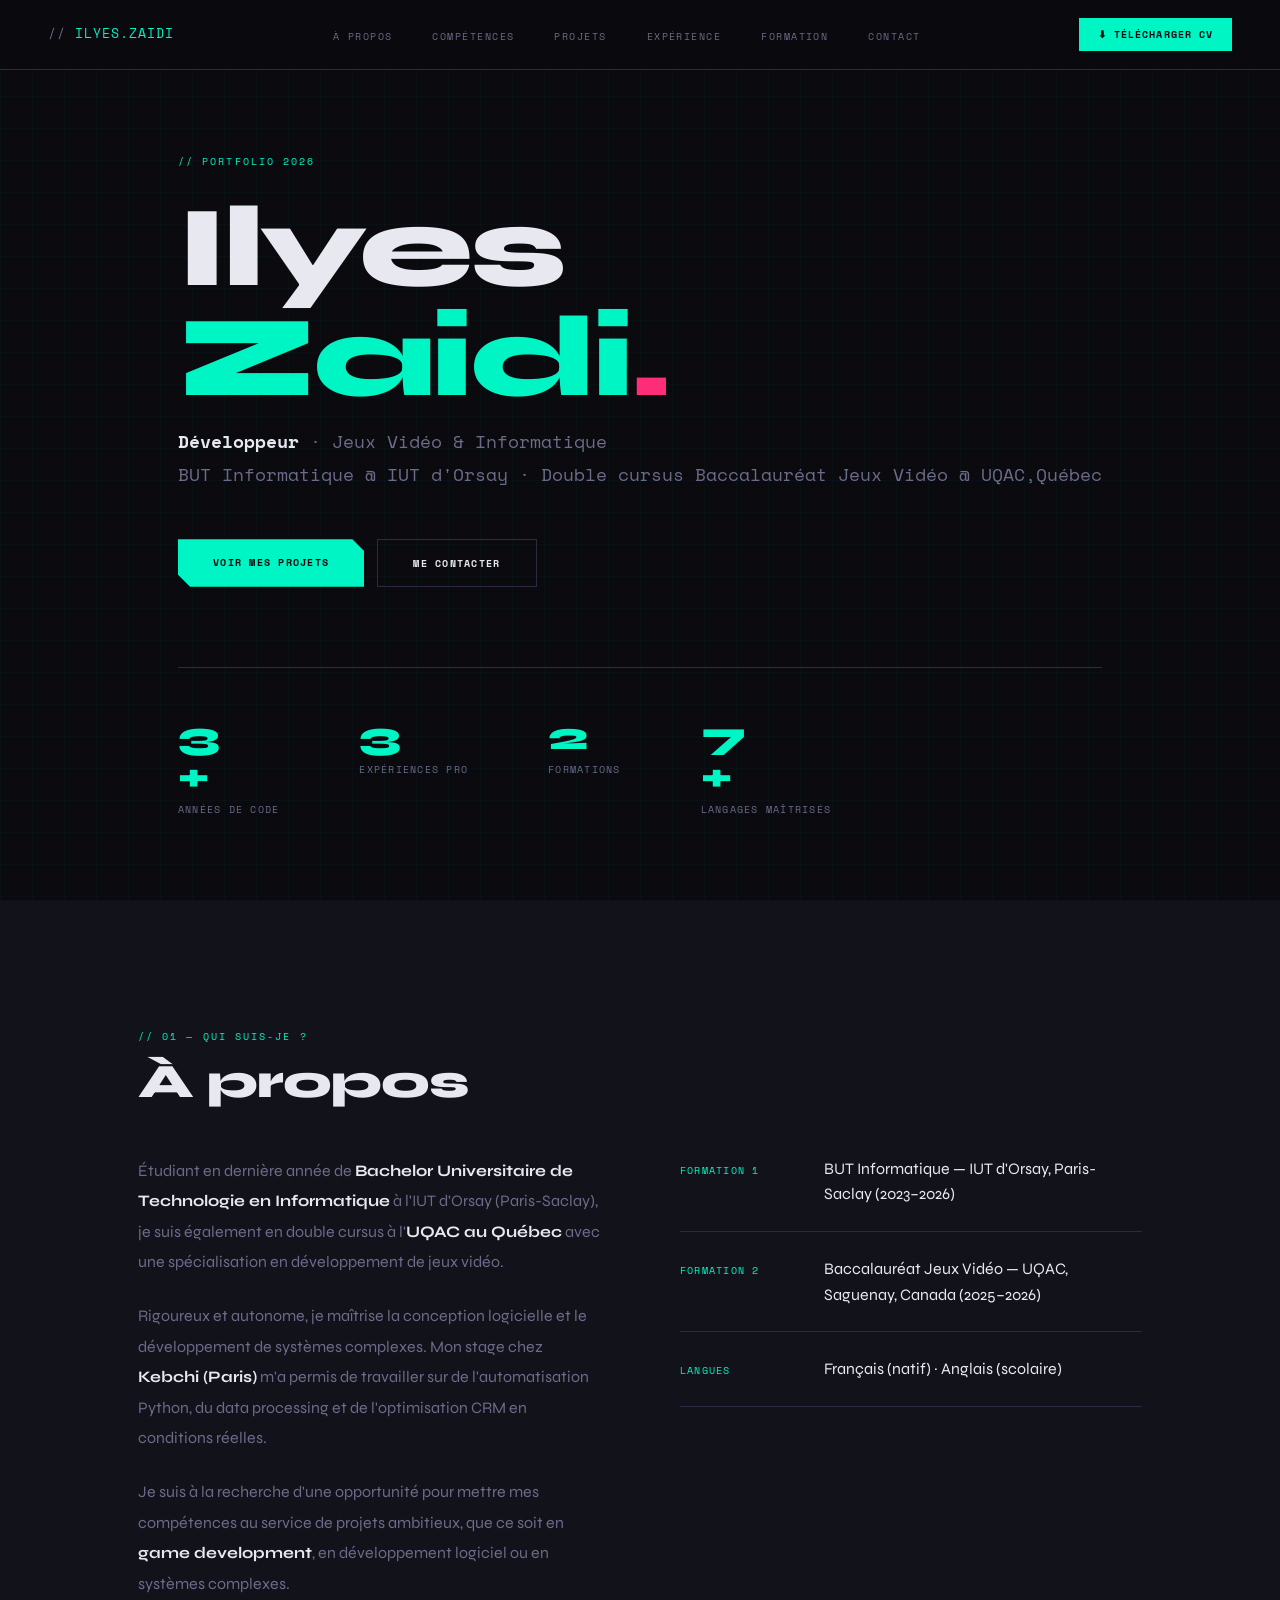
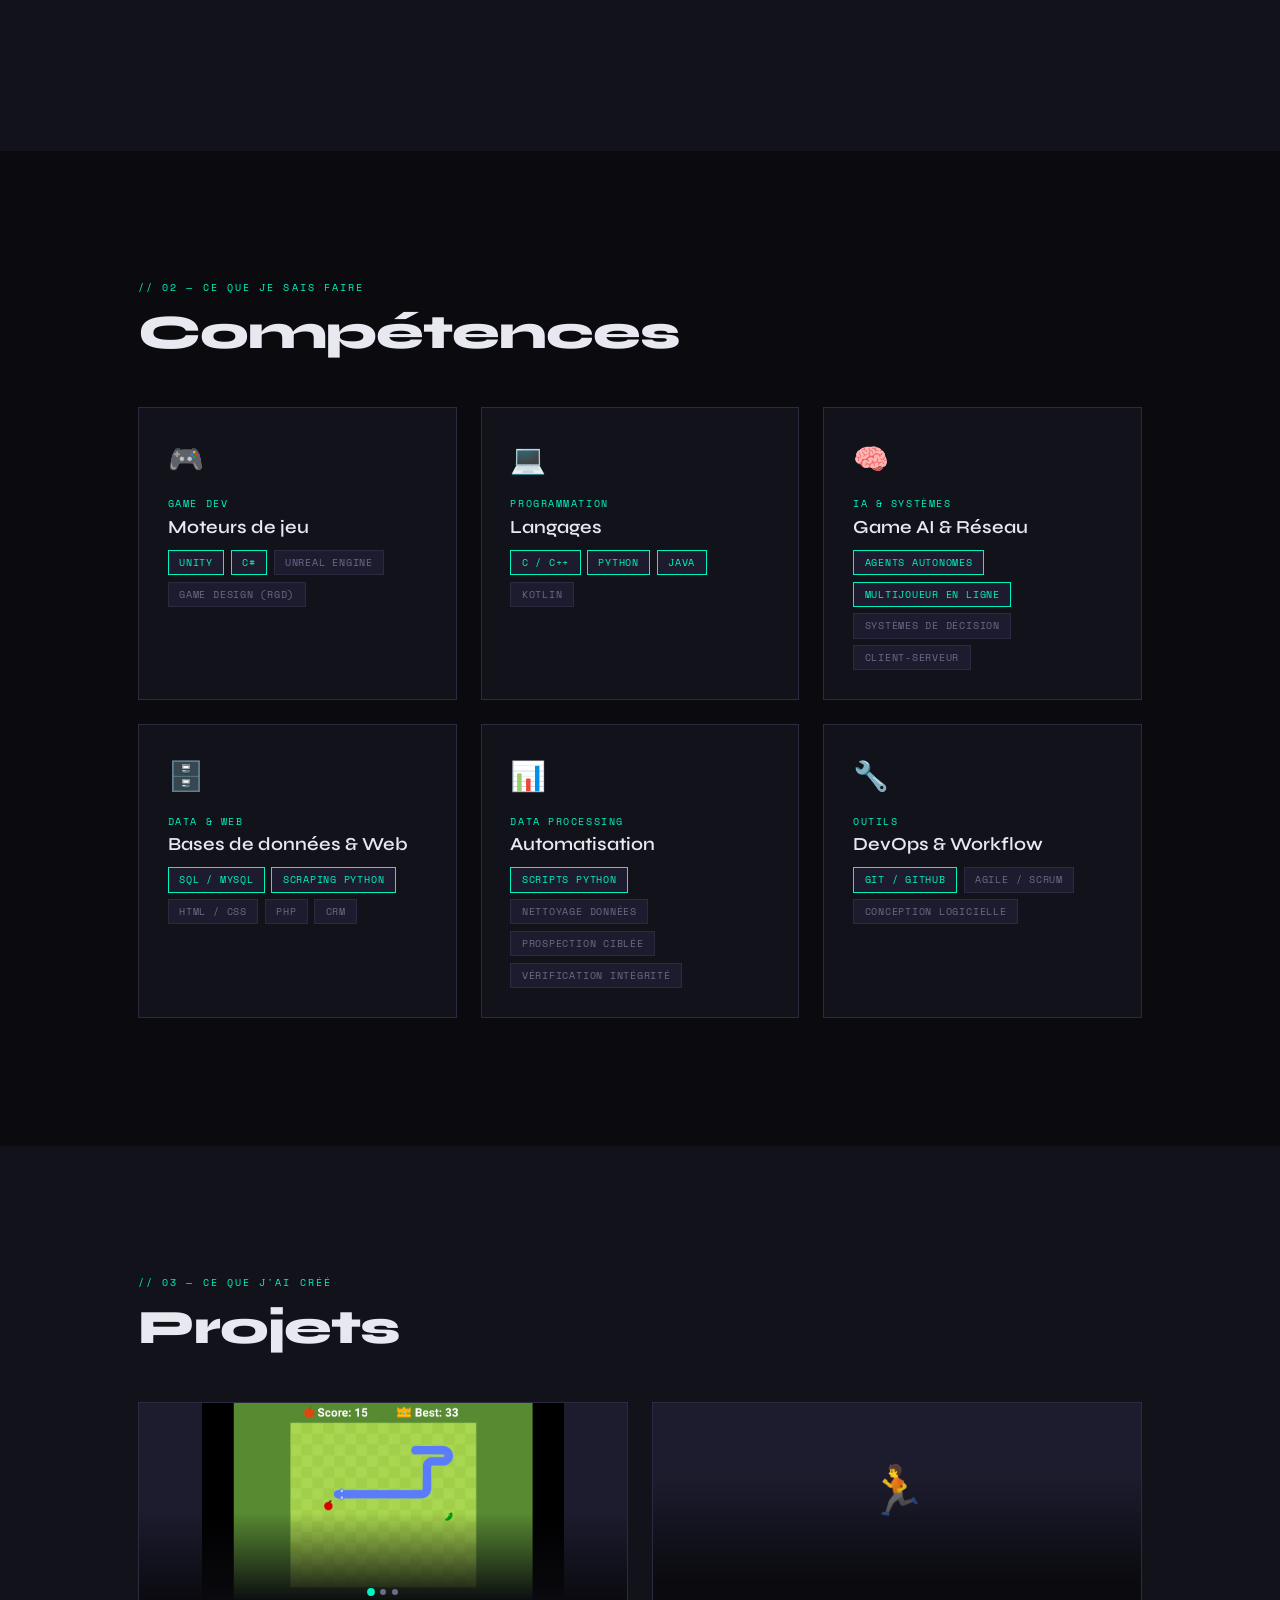
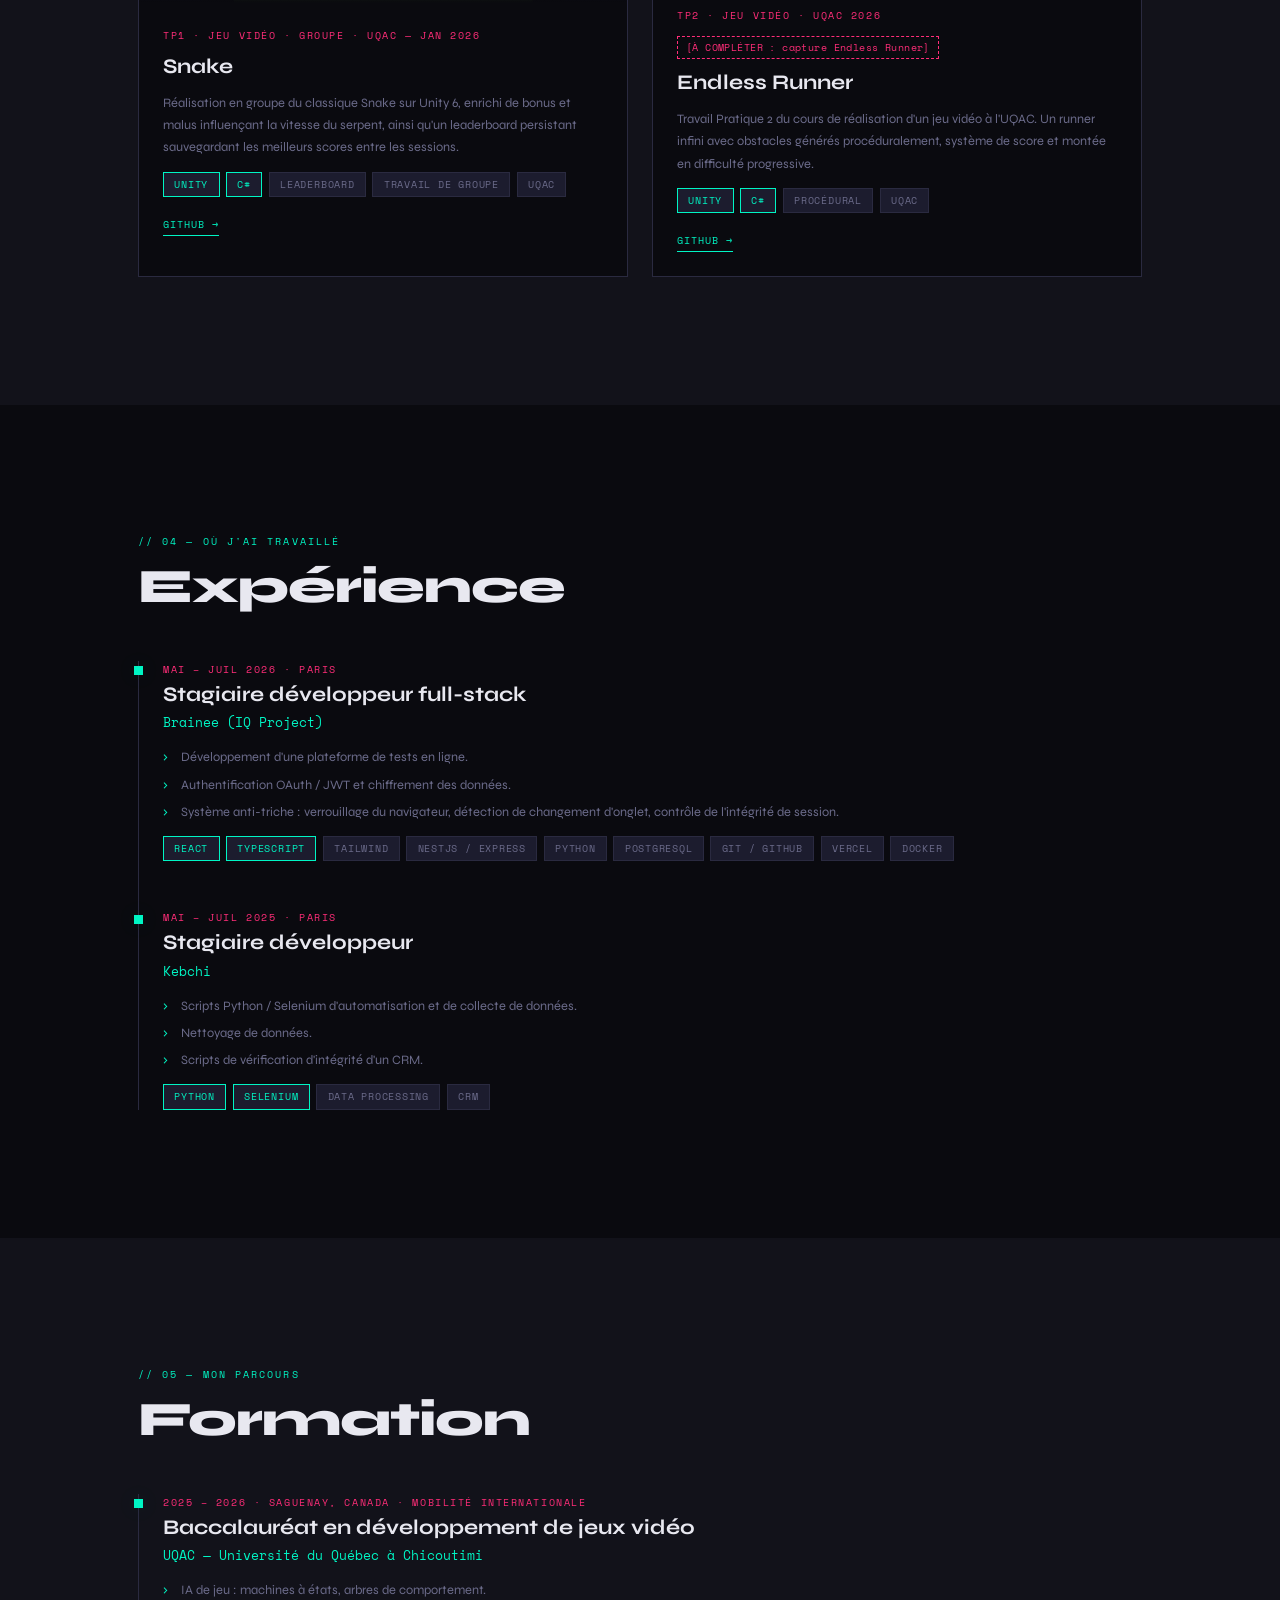
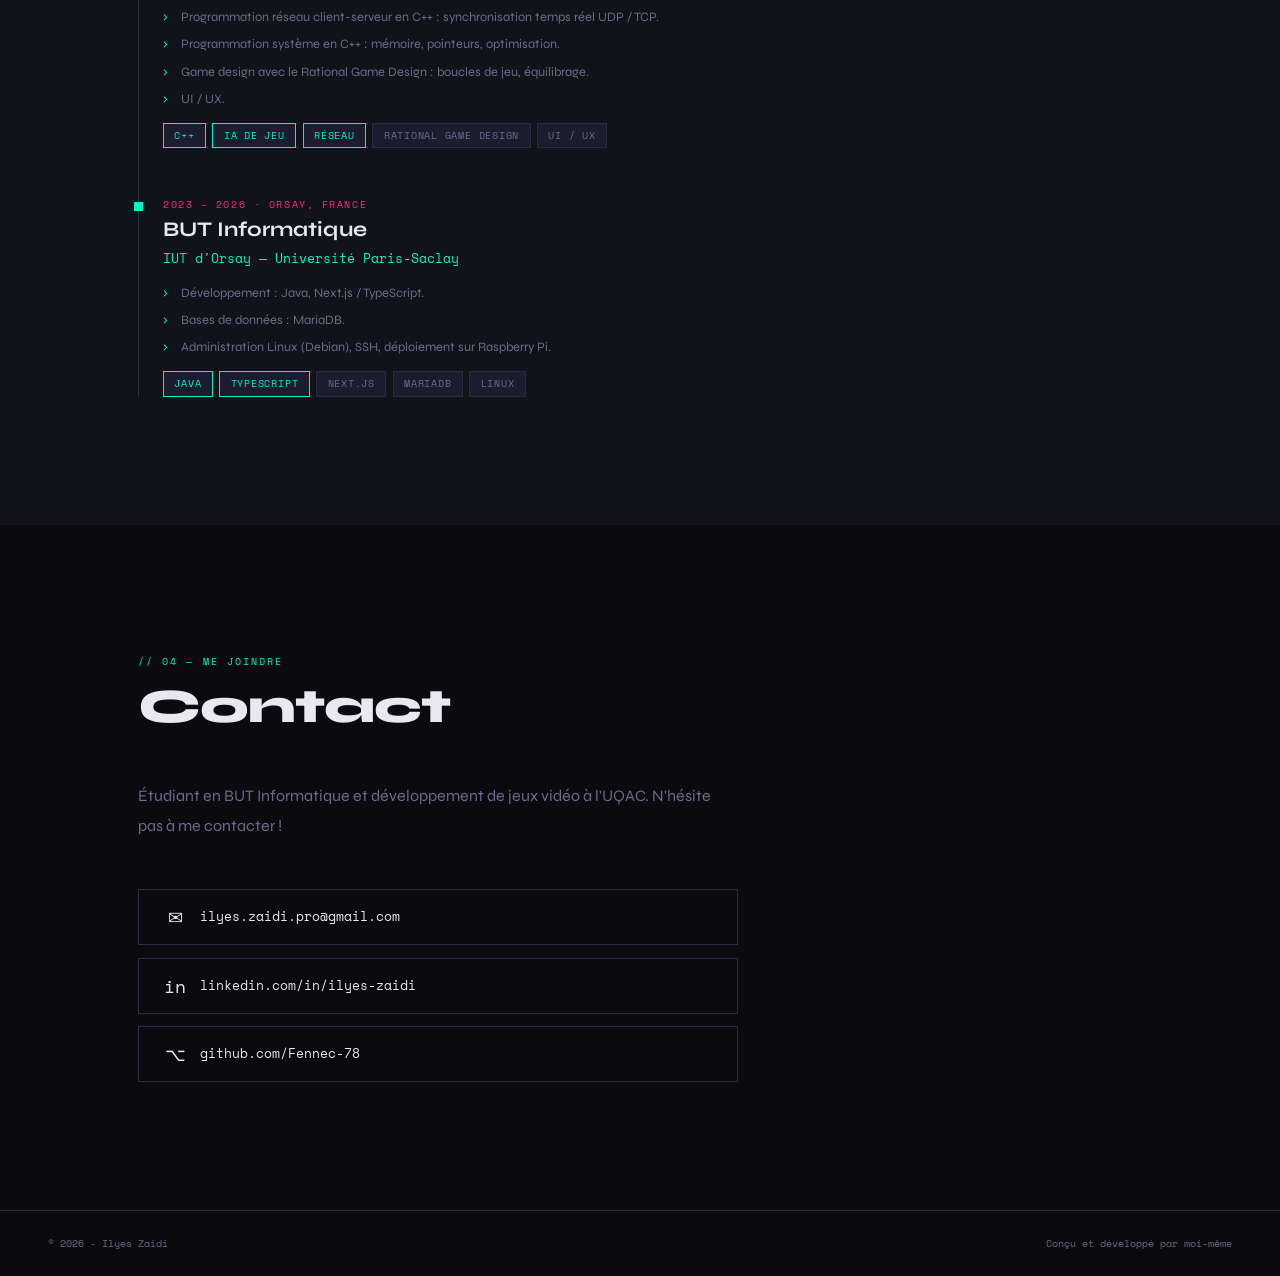
==== commit f5a581a7: "Add Experience and Education sections New timeline component for the Brainee and Kebchi internships " ====
--- a/index.html
+++ b/index.html
@@ -37,6 +37,8 @@
       <li><a href="#about" class="nav-link">À propos</a></li>
       <li><a href="#skills" class="nav-link">Compétences</a></li>
       <li><a href="#projects" class="nav-link">Projets</a></li>
+      <li><a href="#experience" class="nav-link">Expérience</a></li>
+      <li><a href="#education" class="nav-link">Formation</a></li>
       <li><a href="#contact" class="nav-link">Contact</a></li>
     </ul>
     <a href="CV_Zaidi_Ilyes.pdf" download class="cv-btn">
@@ -257,22 +259,106 @@
             </div>
           </article>
 
-          <article class="project-card">
-            <div class="project-card__thumb" data-emoji="🐍"></div>
-            <div class="project-card__body">
-              <p class="project-card__type">Stage Professionnel · Kebchi, Paris — Mai–Juil 2025</p>
-              <h3 class="project-card__title">Automatisation & Data Processing</h3>
-              <p class="project-card__desc">Scripts Python pour la collecte automatisée de données et la prospection ciblée. Nettoyage de données complexes et enrichissement CRM avec vérification d'intégrité.</p>
-              <div class="tags">
-                <span class="tag tag--hot">Python</span>
-                <span class="tag tag--hot">Scraping</span>
-                <span class="tag">Data Processing</span>
-                <span class="tag">CRM</span>
-              </div>
-            </div>
-          </article>
-
-        </div>
+        </div>
+      </div>
+    </section>
+
+    <!-- ========== EXPERIENCE ========== -->
+    <section id="experience" class="section">
+      <div class="container">
+        <p class="section__label">// 04 — Où j'ai travaillé</p>
+        <h2 class="section__title">Expérience</h2>
+        <ol class="timeline">
+
+          <li class="timeline-item">
+            <p class="timeline-item__meta">Mai – Juil 2026 · Paris</p>
+            <h3 class="timeline-item__title">Stagiaire développeur full-stack</h3>
+            <p class="timeline-item__org">Brainee (IQ Project)</p>
+            <ul class="timeline-item__list">
+              <li>Développement d'une plateforme de tests en ligne.</li>
+              <li>Authentification OAuth / JWT et chiffrement des données.</li>
+              <li>Système anti-triche : verrouillage du navigateur, détection de changement d'onglet, contrôle de l'intégrité de session.</li>
+            </ul>
+            <div class="tags">
+              <span class="tag tag--hot">React</span>
+              <span class="tag tag--hot">TypeScript</span>
+              <span class="tag">Tailwind</span>
+              <span class="tag">NestJS / Express</span>
+              <span class="tag">Python</span>
+              <span class="tag">PostgreSQL</span>
+              <span class="tag">Git / GitHub</span>
+              <span class="tag">Vercel</span>
+              <span class="tag">Docker</span>
+            </div>
+          </li>
+
+          <li class="timeline-item">
+            <p class="timeline-item__meta">Mai – Juil 2025 · Paris</p>
+            <h3 class="timeline-item__title">Stagiaire développeur</h3>
+            <p class="timeline-item__org">Kebchi</p>
+            <ul class="timeline-item__list">
+              <li>Scripts Python / Selenium d'automatisation et de collecte de données.</li>
+              <li>Nettoyage de données.</li>
+              <li>Scripts de vérification d'intégrité d'un CRM.</li>
+            </ul>
+            <div class="tags">
+              <span class="tag tag--hot">Python</span>
+              <span class="tag tag--hot">Selenium</span>
+              <span class="tag">Data processing</span>
+              <span class="tag">CRM</span>
+            </div>
+          </li>
+
+        </ol>
+      </div>
+    </section>
+
+    <!-- ========== EDUCATION ========== -->
+    <section id="education" class="section section--surface">
+      <div class="container">
+        <p class="section__label">// 05 — Mon parcours</p>
+        <h2 class="section__title">Formation</h2>
+        <ol class="timeline">
+
+          <li class="timeline-item">
+            <p class="timeline-item__meta">2025 – 2026 · Saguenay, Canada · Mobilité internationale</p>
+            <h3 class="timeline-item__title">Baccalauréat en développement de jeux vidéo</h3>
+            <p class="timeline-item__org">UQAC — Université du Québec à Chicoutimi</p>
+            <ul class="timeline-item__list">
+              <li>IA de jeu : machines à états, arbres de comportement.</li>
+              <li>Programmation réseau client-serveur en C++ : synchronisation temps réel UDP / TCP.</li>
+              <li>Programmation système en C++ : mémoire, pointeurs, optimisation.</li>
+              <li>Game design avec le Rational Game Design : boucles de jeu, équilibrage.</li>
+              <li>UI / UX.</li>
+            </ul>
+            <div class="tags">
+              <span class="tag tag--hot">C++</span>
+              <span class="tag tag--hot">IA de jeu</span>
+              <span class="tag tag--hot">Réseau</span>
+              <span class="tag">Rational Game Design</span>
+              <span class="tag">UI / UX</span>
+            </div>
+          </li>
+
+          <li class="timeline-item">
+            <p class="timeline-item__meta">2023 – 2026 · Orsay, France</p>
+            <h3 class="timeline-item__title">BUT Informatique</h3>
+            <p class="timeline-item__org">IUT d'Orsay — Université Paris-Saclay</p>
+            <ul class="timeline-item__list">
+              <li>Développement : Java, Next.js / TypeScript.</li>
+              <li>Bases de données : MariaDB.</li>
+              <li>Administration Linux (Debian), SSH, déploiement sur Raspberry Pi.</li>
+            </ul>
+            <div class="tags">
+              <span class="tag tag--hot">Java</span>
+              <span class="tag tag--hot">TypeScript</span>
+              <span class="tag">Next.js</span>
+              <span class="tag">MariaDB</span>
+              <span class="tag">Linux</span>
+            </div>
+          </li>
+
+        </ol>
       </div>
     </section>
 
--- a/css/components.css
+++ b/css/components.css
@@ -392,6 +392,76 @@
 
 .link-arrow:hover { opacity: 0.65; }
 
+/* ---- Timeline (Expérience / Formation) ---- */
+.timeline {
+  list-style: none;
+  border-left: 1px solid var(--color-border);
+  display: flex;
+  flex-direction: column;
+  gap: var(--space-lg);
+}
+
+.timeline-item {
+  position: relative;
+  padding-left: var(--space-md);
+  display: flex;
+  flex-direction: column;
+  gap: var(--space-xs);
+}
+
+.timeline-item::before {
+  content: '';
+  position: absolute;
+  top: 0.35rem;
+  left: -5px;
+  width: 9px;
+  height: 9px;
+  background: var(--color-accent);
+  box-shadow: var(--shadow-glow);
+}
+
+.timeline-item__meta {
+  font-family: var(--font-mono);
+  font-size: var(--text-xs);
+  color: var(--color-accent2);
+  text-transform: uppercase;
+  letter-spacing: 0.15em;
+}
+
+.timeline-item__title {
+  font-size: var(--text-xl);
+  font-weight: 700;
+}
+
+.timeline-item__org {
+  font-family: var(--font-mono);
+  font-size: var(--text-sm);
+  color: var(--color-accent);
+}
+
+.timeline-item__list {
+  list-style: none;
+  margin-block: var(--space-xs);
+  display: flex;
+  flex-direction: column;
+  gap: 0.3rem;
+}
+
+.timeline-item__list li {
+  position: relative;
+  padding-left: 1.1rem;
+  font-size: var(--text-sm);
+  color: var(--color-muted);
+  line-height: 1.75;
+}
+
+.timeline-item__list li::before {
+  content: '›';
+  position: absolute;
+  left: 0;
+  color: var(--color-accent);
+}
+
 /* ---- Contact links ---- */
 .contact-links {
   display: flex;
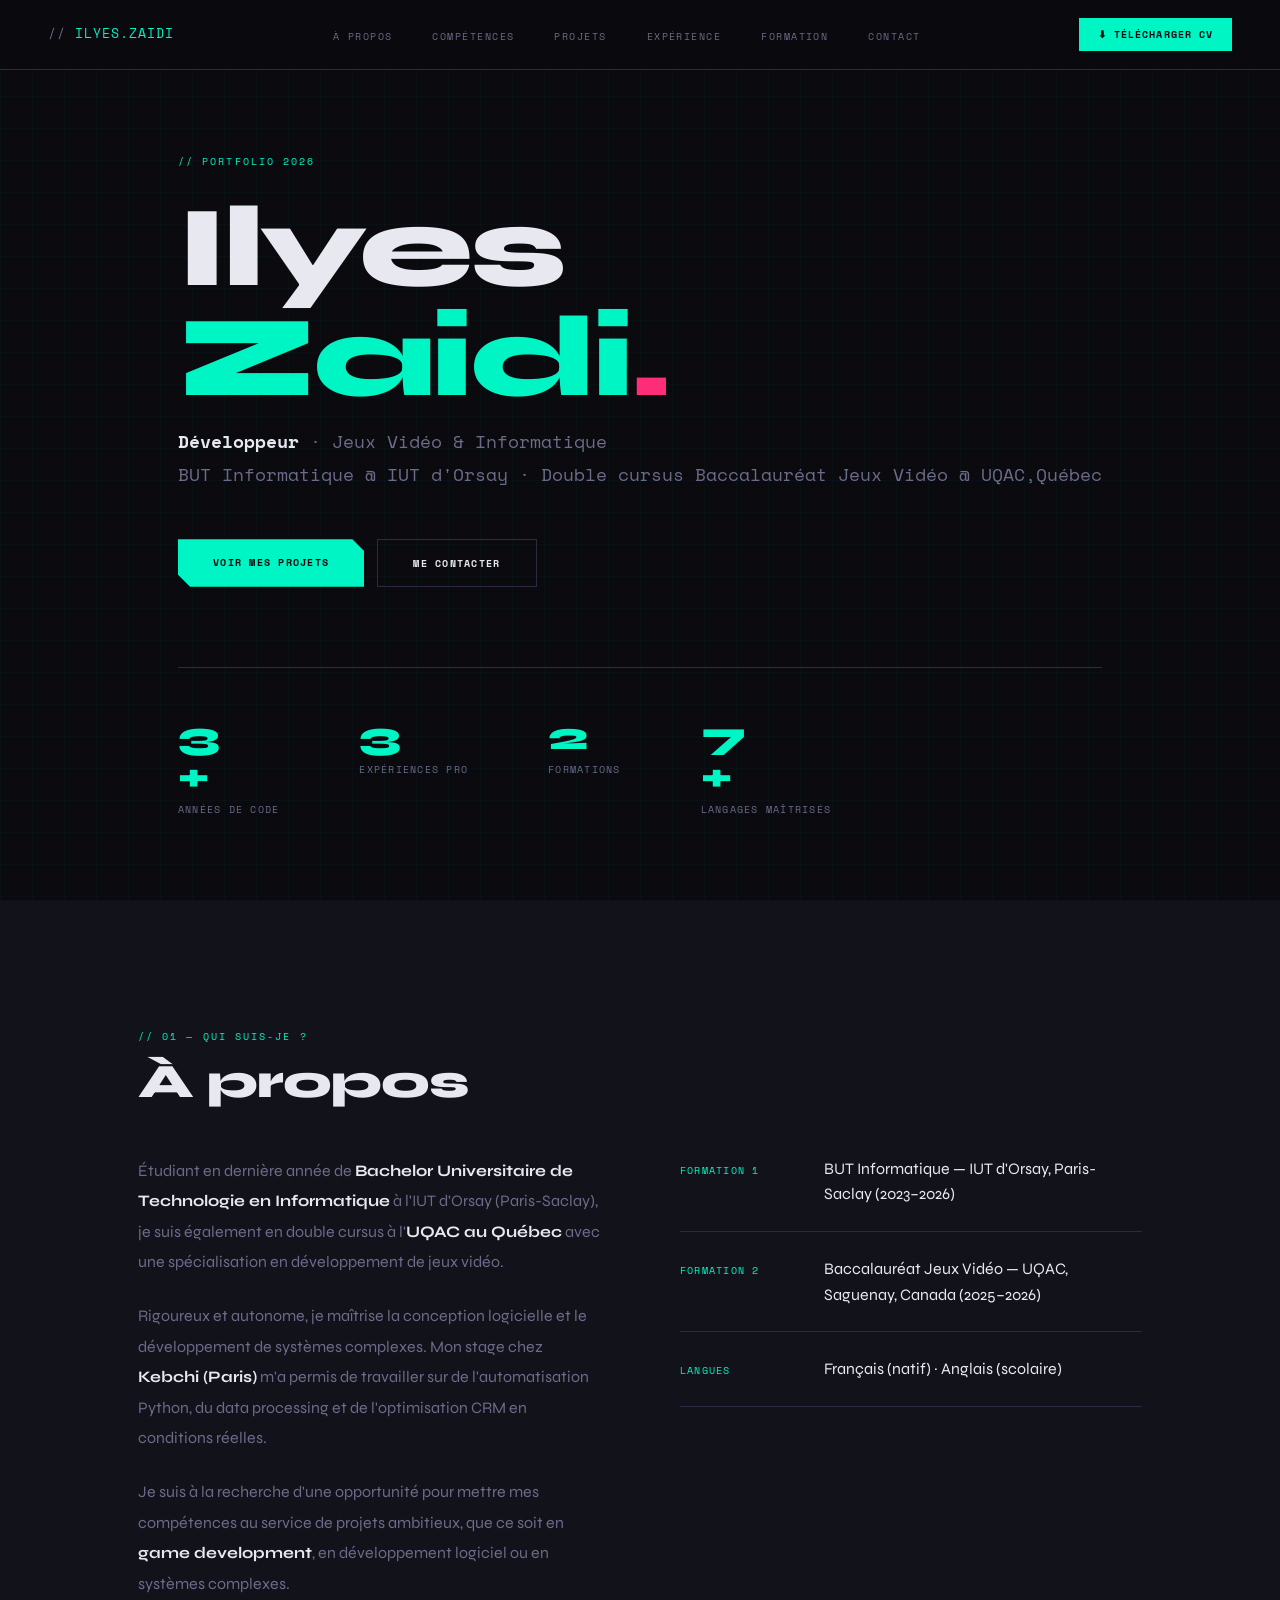
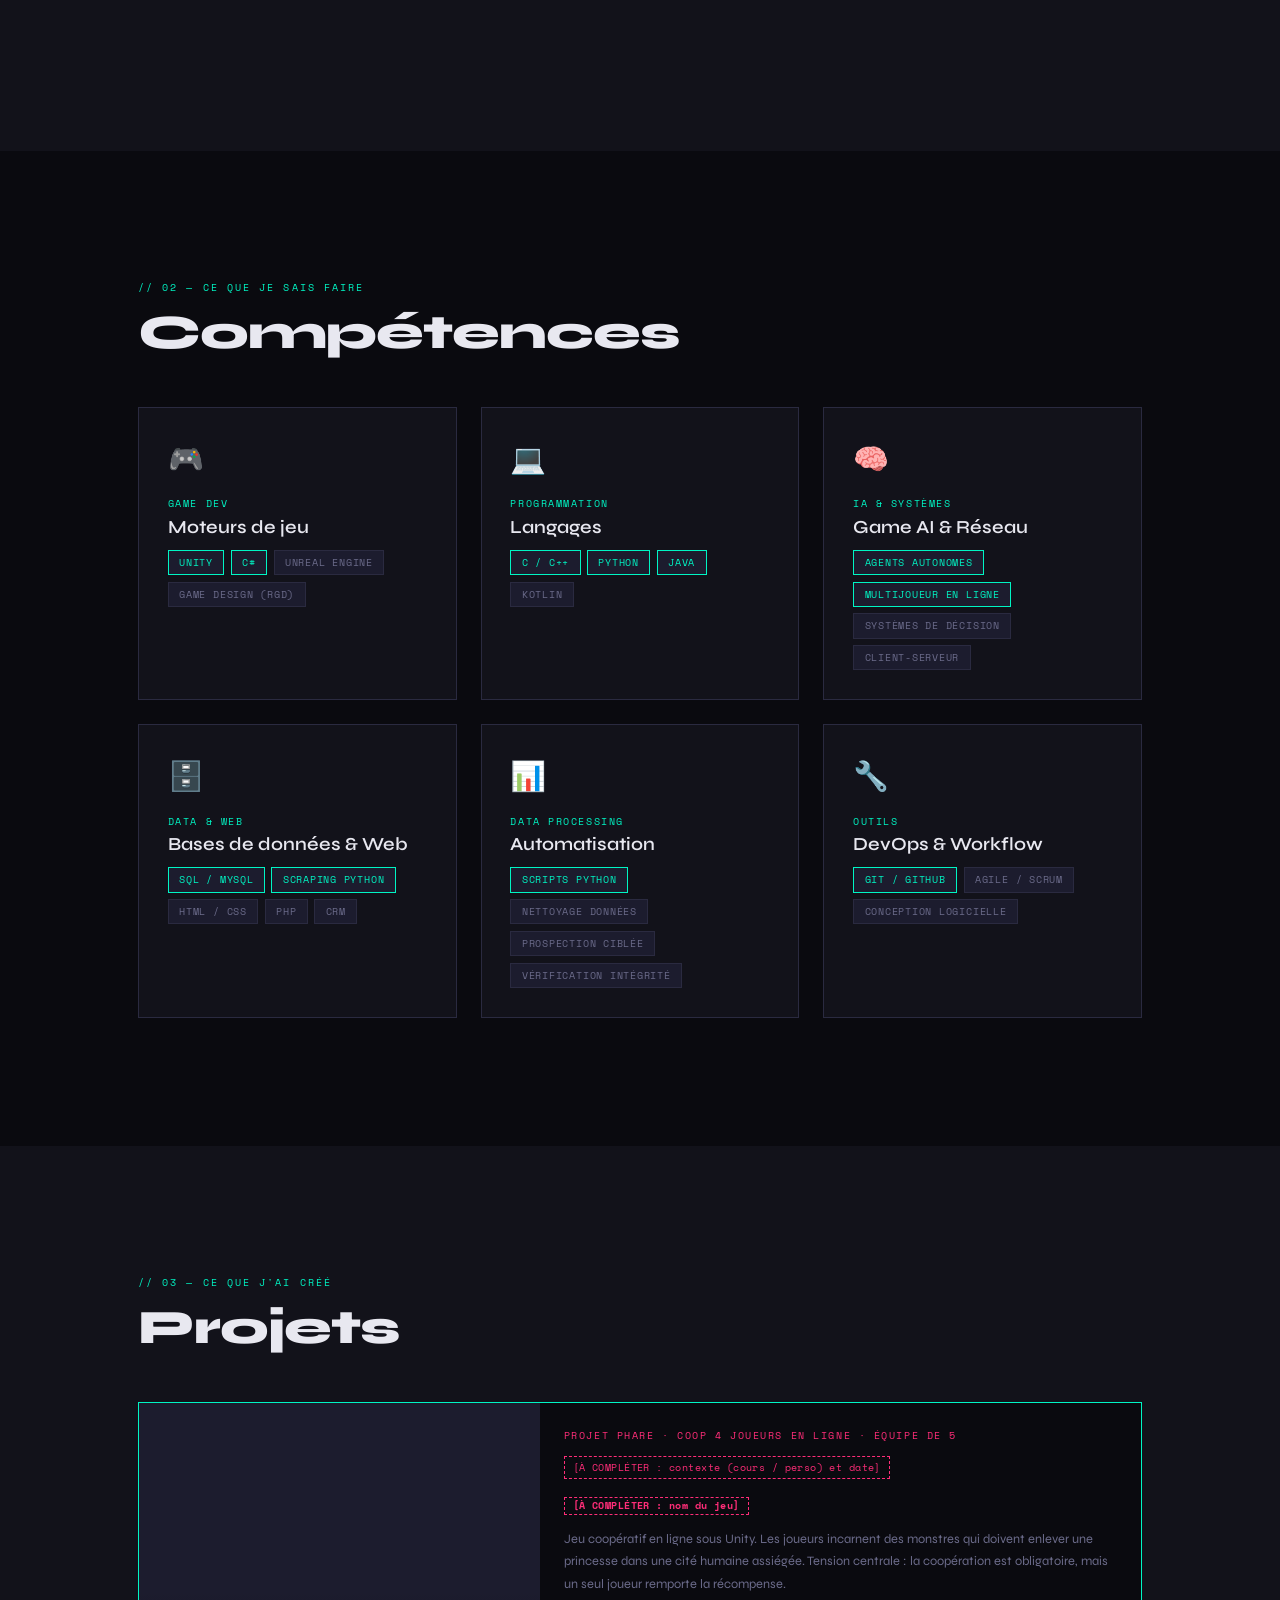
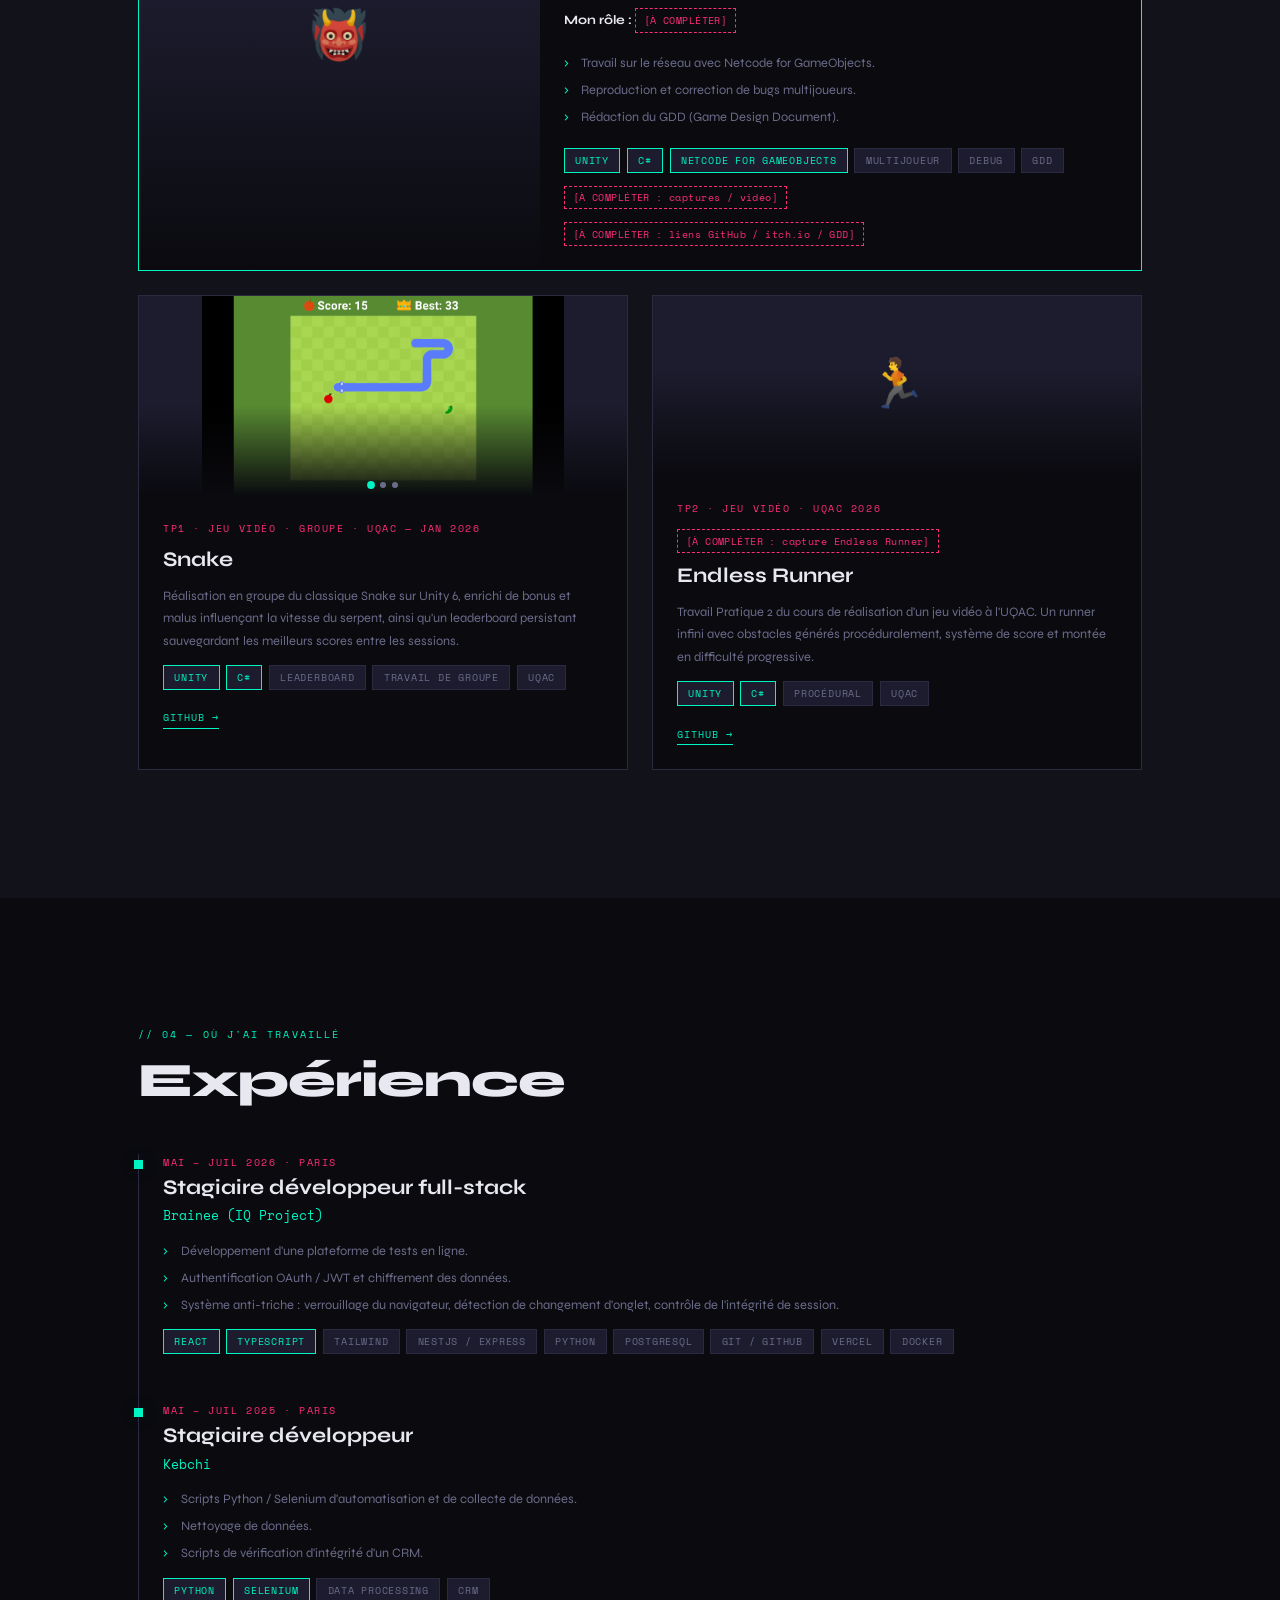
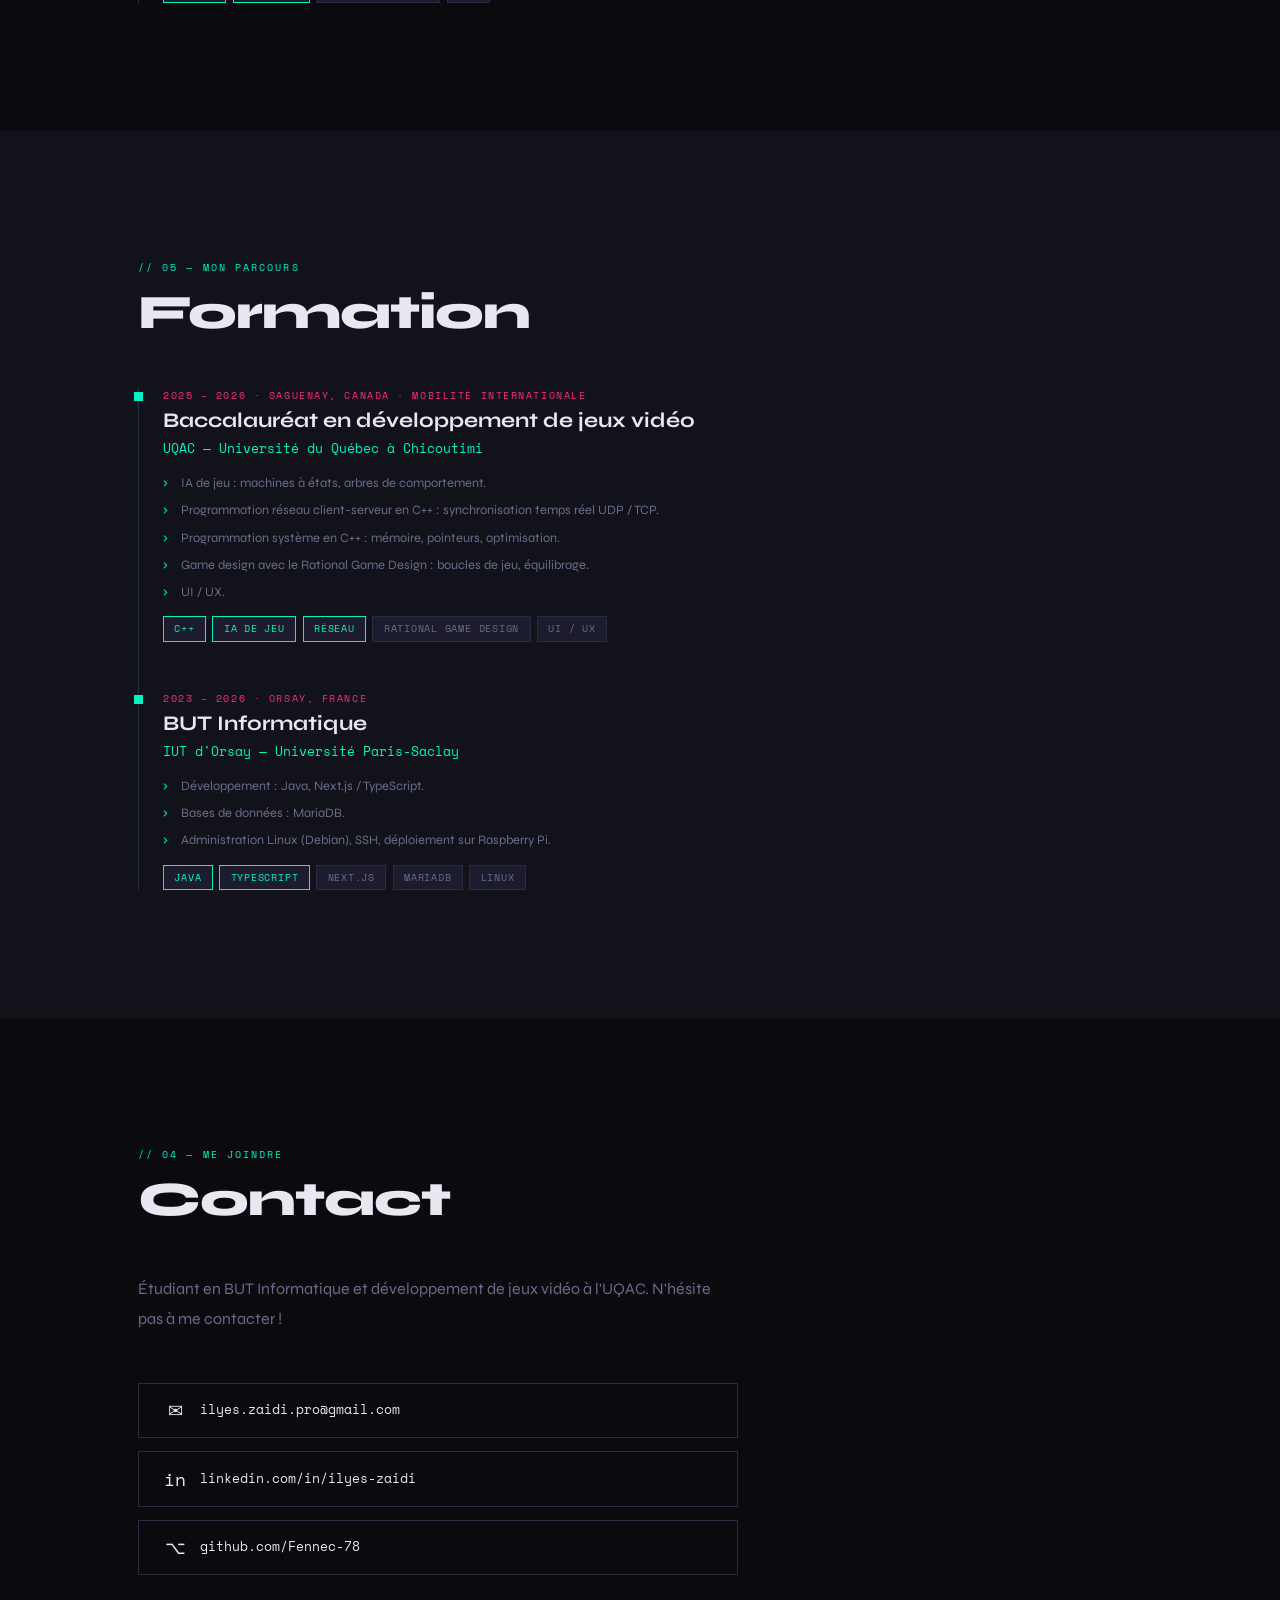
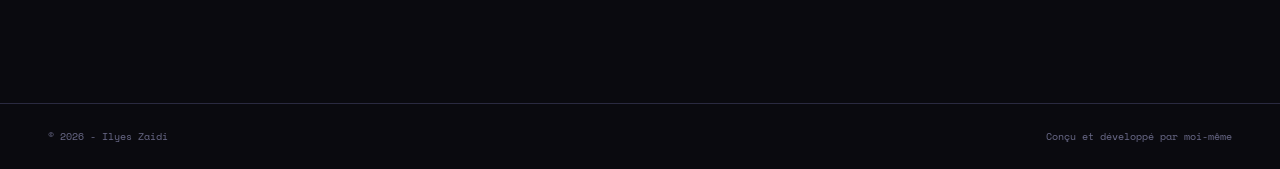
==== commit 4435620b: "Add featured multiplayer project Full-width card for the 4-player online co-op Unity / Netcode for G" ====
--- a/index.html
+++ b/index.html
@@ -206,6 +206,32 @@
         <h2 class="section__title">Projets</h2>
         <div class="projects-grid">
 
+          <article class="project-card project-card--featured">
+            <div class="project-card__thumb" data-emoji="👹"></div>
+            <div class="project-card__body">
+              <p class="project-card__type">Projet phare · Coop 4 joueurs en ligne · Équipe de 5</p>
+              <span class="todo">[À COMPLÉTER : contexte (cours / perso) et date]</span>
+              <h3 class="project-card__title"><span class="todo">[À COMPLÉTER : nom du jeu]</span></h3>
+              <p class="project-card__desc">Jeu coopératif en ligne sous Unity. Les joueurs incarnent des monstres qui doivent enlever une princesse dans une cité humaine assiégée. Tension centrale : la coopération est obligatoire, mais un seul joueur remporte la récompense.</p>
+              <p class="project-card__desc"><strong>Mon rôle :</strong> <span class="todo">[À COMPLÉTER]</span></p>
+              <ul class="timeline-item__list">
+                <li>Travail sur le réseau avec Netcode for GameObjects.</li>
+                <li>Reproduction et correction de bugs multijoueurs.</li>
+                <li>Rédaction du GDD (Game Design Document).</li>
+              </ul>
+              <div class="tags">
+                <span class="tag tag--hot">Unity</span>
+                <span class="tag tag--hot">C#</span>
+                <span class="tag tag--hot">Netcode for GameObjects</span>
+                <span class="tag">Multijoueur</span>
+                <span class="tag">Debug</span>
+                <span class="tag">GDD</span>
+              </div>
+              <span class="todo">[À COMPLÉTER : captures / vidéo]</span>
+              <span class="todo">[À COMPLÉTER : liens GitHub / itch.io / GDD]</span>
+            </div>
+          </article>
+
           <article class="project-card">
             <div class="carousel" data-carousel>
               <div class="carousel__track">
--- a/css/components.css
+++ b/css/components.css
@@ -347,6 +347,31 @@
   background: linear-gradient(to bottom, transparent 40%, var(--color-bg));
 }
 
+.project-card--featured {
+  grid-column: 1 / -1;
+  display: grid;
+  grid-template-columns: 2fr 3fr;
+  border-color: var(--color-accent);
+}
+
+.project-card--featured .project-card__thumb {
+  height: 100%;
+  min-height: 220px;
+}
+
+@media (max-width: 900px) {
+  .project-card--featured {
+    grid-template-columns: 1fr;
+  }
+  .project-card--featured .project-card__thumb {
+    min-height: 180px;
+  }
+}
+
+.project-card__desc strong {
+  color: var(--color-text);
+}
+
 .project-card__body {
   padding: var(--space-md);
   display: flex;
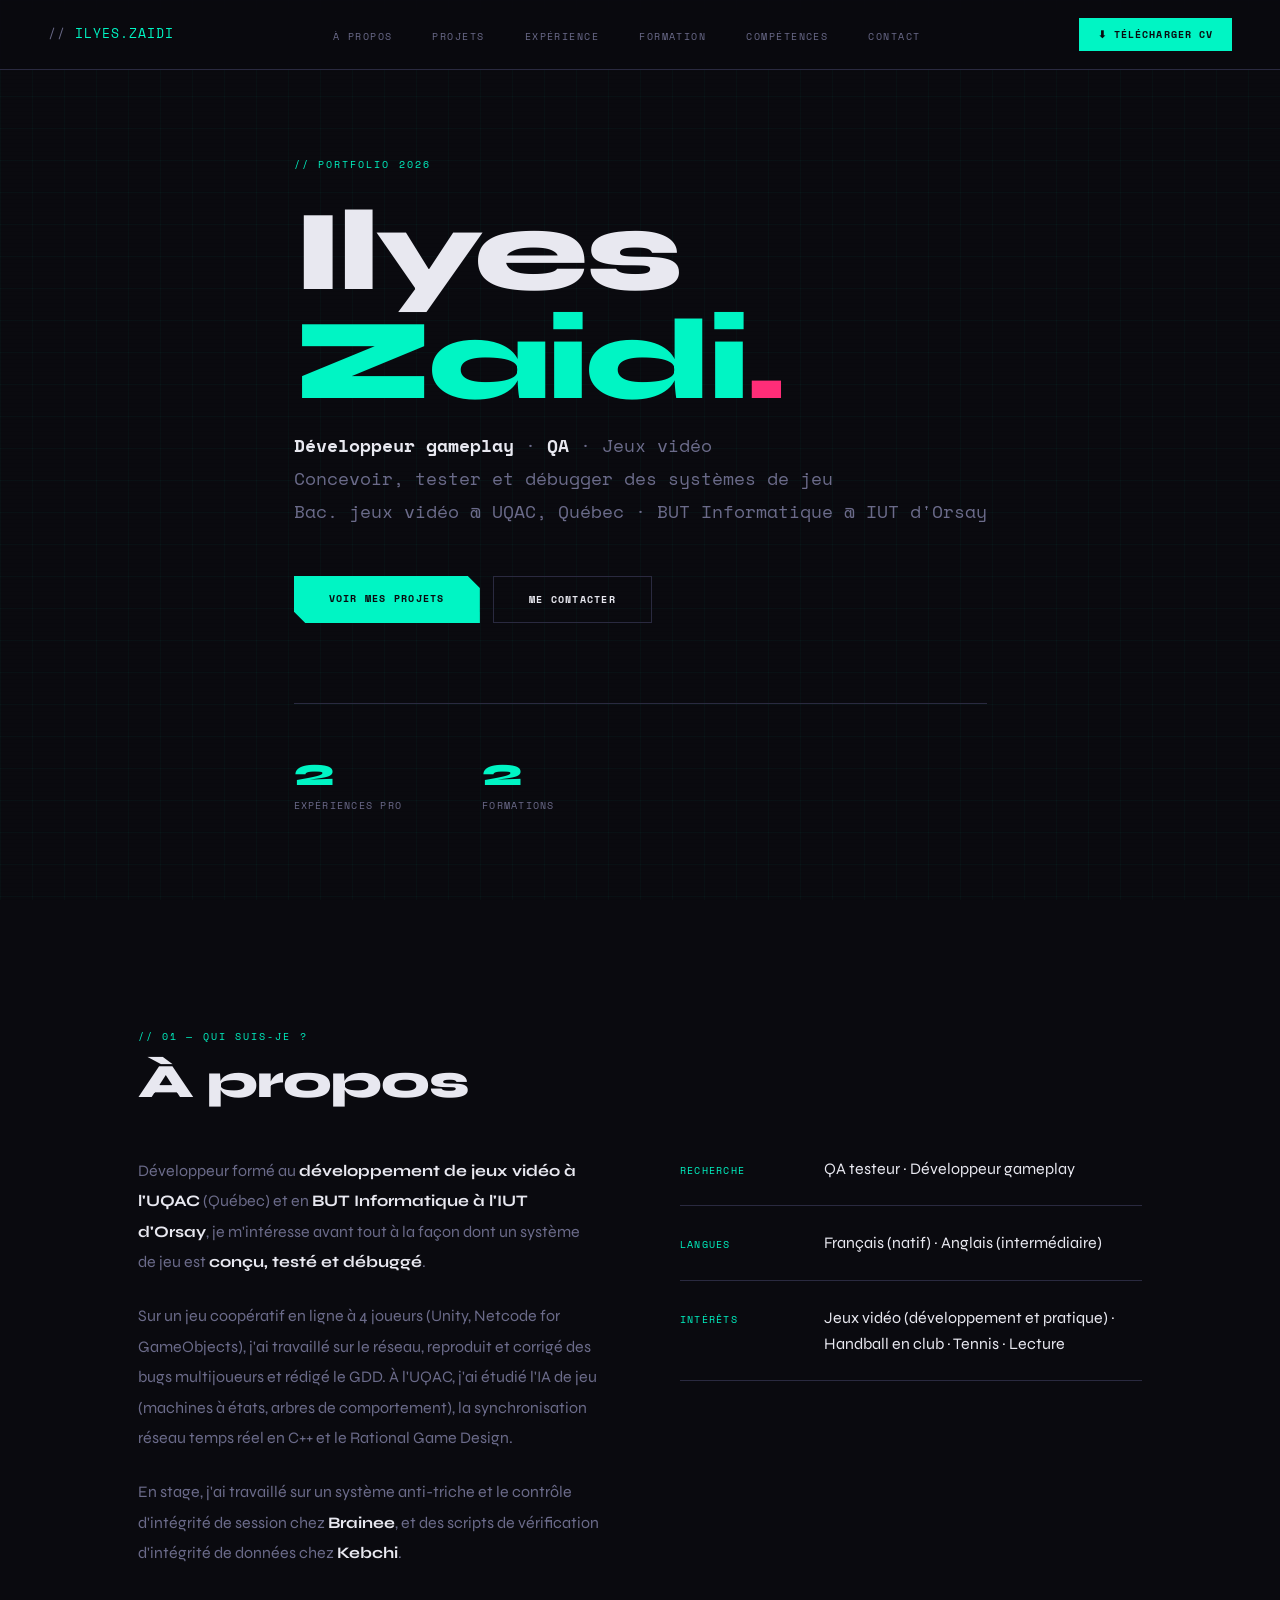
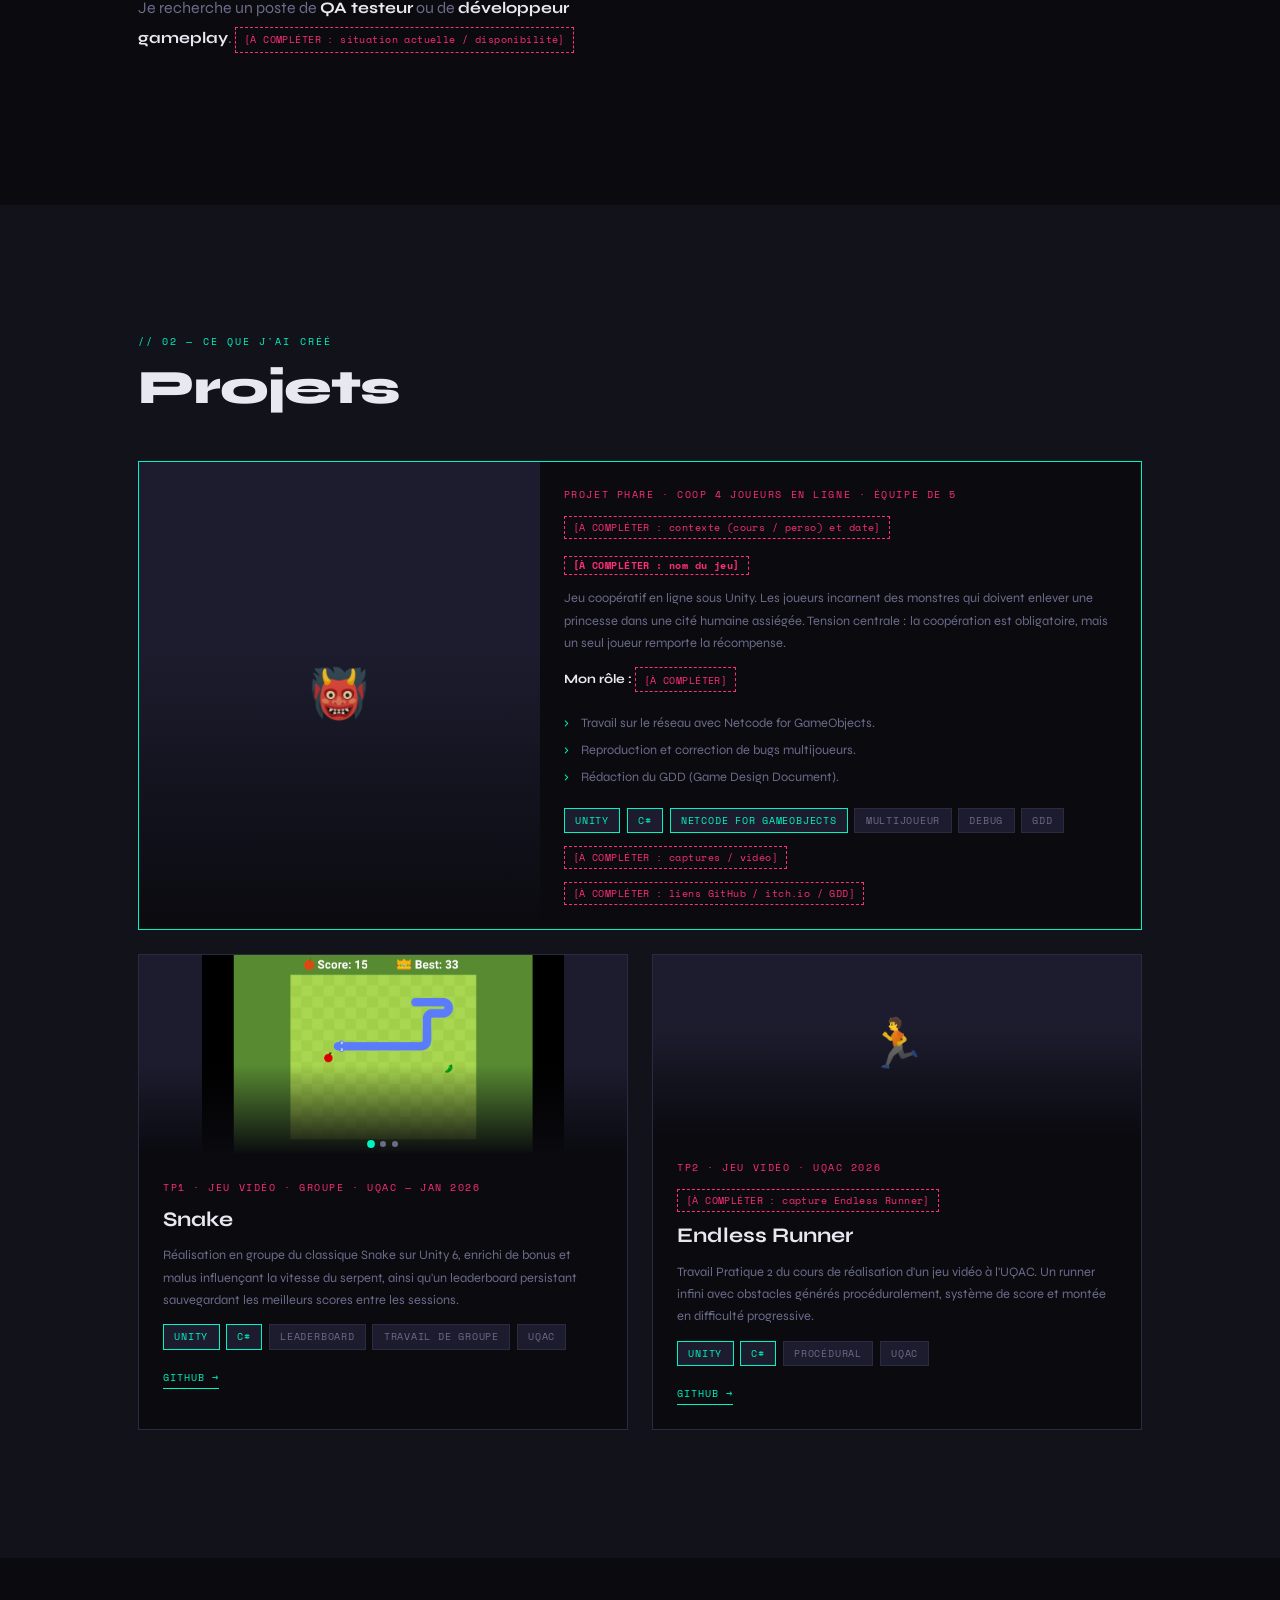
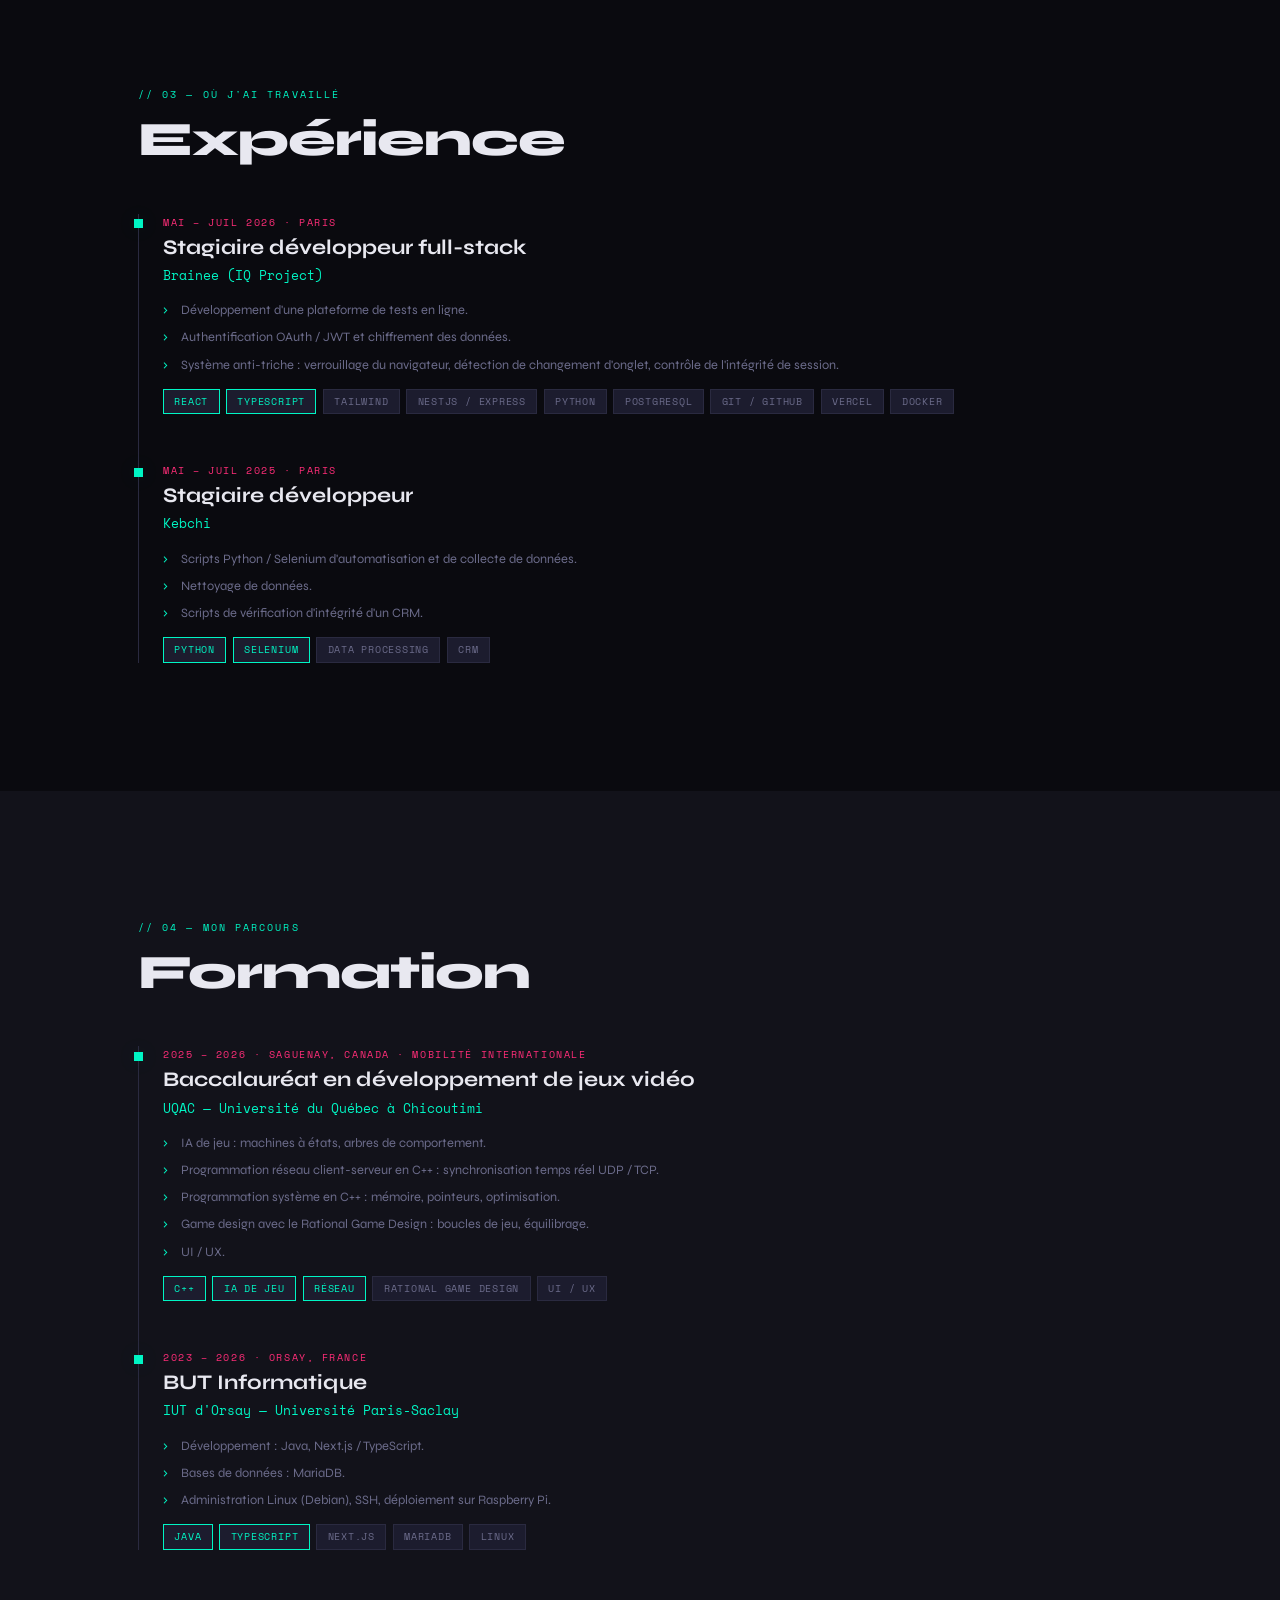
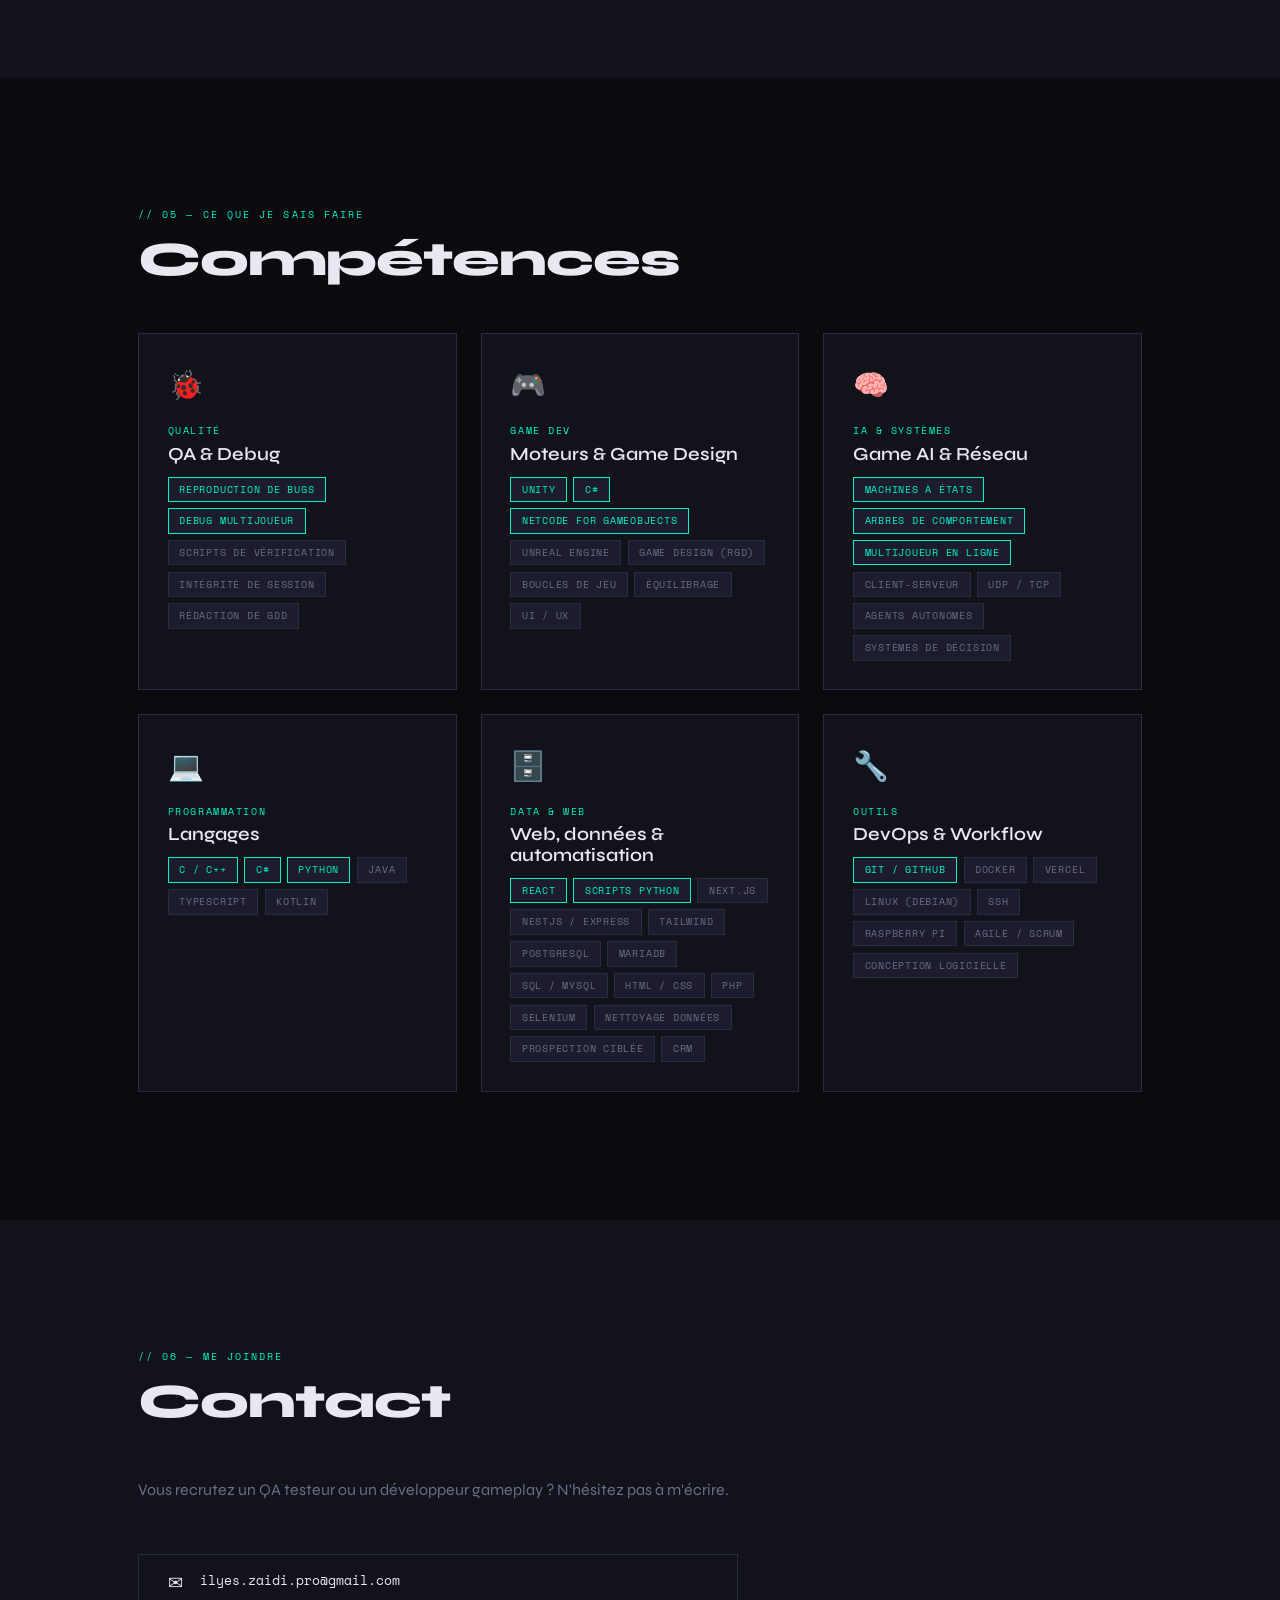
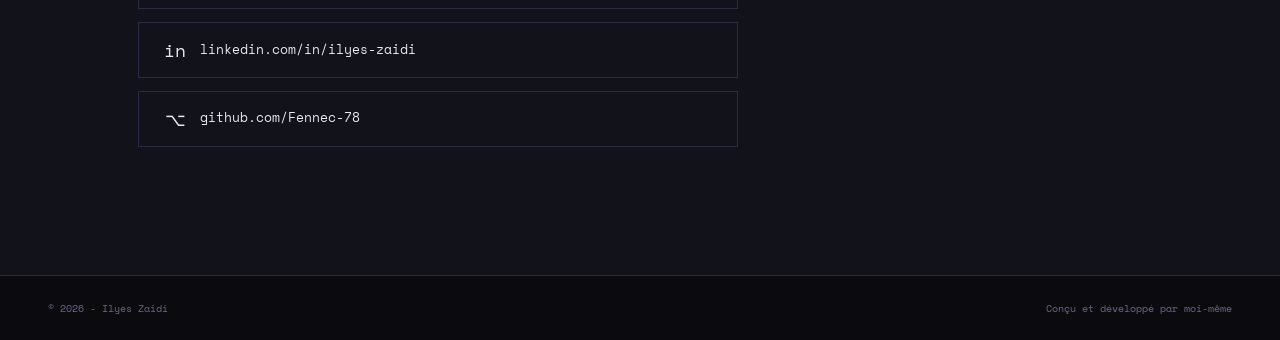
==== commit 5d22f4f7: "Refocus hero, about and skills on QA / gameplay - Hero: gameplay / QA positioning; stats limited to " ====
--- a/index.html
+++ b/index.html
@@ -35,10 +35,10 @@
     </button>
     <ul class="nav-links" id="navLinks">
       <li><a href="#about" class="nav-link">À propos</a></li>
-      <li><a href="#skills" class="nav-link">Compétences</a></li>
       <li><a href="#projects" class="nav-link">Projets</a></li>
       <li><a href="#experience" class="nav-link">Expérience</a></li>
       <li><a href="#education" class="nav-link">Formation</a></li>
+      <li><a href="#skills" class="nav-link">Compétences</a></li>
       <li><a href="#contact" class="nav-link">Contact</a></li>
     </ul>
     <a href="CV_Zaidi_Ilyes.pdf" download class="cv-btn">
@@ -57,8 +57,9 @@
           <span class="text-accent">Zaidi</span><span class="text-accent2">.</span>
         </h1>
         <p class="hero__subtitle animate-fadeup" style="--delay: 0.5s">
-          <strong>Développeur</strong> · Jeux Vidéo &amp; Informatique<br>
-          BUT Informatique @ IUT d'Orsay · Double cursus Baccalauréat Jeux Vidéo @ UQAC,Québec
+          <strong>Développeur gameplay</strong> · <strong>QA</strong> · Jeux vidéo<br>
+          Concevoir, tester et débugger des systèmes de jeu<br>
+          Bac. jeux vidéo @ UQAC, Québec · BUT Informatique @ IUT d'Orsay
         </p>
         <div class="hero__cta animate-fadeup" style="--delay: 0.7s">
           <a href="#projects" class="btn btn--primary">Voir mes projets</a>
@@ -66,135 +67,43 @@
         </div>
         <div class="hero__stats animate-fadeup" style="--delay: 0.9s">
           <div class="stat">
-            <span class="stat__num" data-count="3+">0</span><span class="stat__num">+</span>
-            <p class="stat__label">Années de code</p>
-          </div>
-          <div class="stat">
-            <span class="stat__num" data-count="3">0</span>
+            <span class="stat__num" data-count="2">0</span>
             <p class="stat__label">Expériences pro</p>
           </div>
           <div class="stat">
             <span class="stat__num" data-count="2">0</span>
             <p class="stat__label">Formations</p>
           </div>
-          <div class="stat">
-            <span class="stat__num" data-count="7">0</span><span class="stat__num">+</span>
-            <p class="stat__label">Langages maîtrisés</p>
-          </div>
         </div>
       </div>
     </section>
 
     <!-- ========== ABOUT ========== -->
-    <section id="about" class="section section--surface">
+    <section id="about" class="section">
       <div class="container">
         <p class="section__label">// 01 — Qui suis-je ?</p>
         <h2 class="section__title">À propos</h2>
         <div class="about-grid">
           <div class="about__text">
-            <p>Étudiant en dernière année de <strong>Bachelor Universitaire de Technologie en Informatique</strong> à l'IUT d'Orsay (Paris-Saclay), je suis également en double cursus à l'<strong>UQAC au Québec</strong> avec une spécialisation en développement de jeux vidéo.</p>
-            <p>Rigoureux et autonome, je maîtrise la conception logicielle et le développement de systèmes complexes. Mon stage chez <strong>Kebchi (Paris)</strong> m'a permis de travailler sur de l'automatisation Python, du data processing et de l'optimisation CRM en conditions réelles.</p>
-            <p>Je suis à la recherche d'une opportunité pour mettre mes compétences au service de projets ambitieux, que ce soit en <strong>game development</strong>, en développement logiciel ou en systèmes complexes.</p>
+            <p>Développeur formé au <strong>développement de jeux vidéo à l'UQAC</strong> (Québec) et en <strong>BUT Informatique à l'IUT d'Orsay</strong>, je m'intéresse avant tout à la façon dont un système de jeu est <strong>conçu, testé et débuggé</strong>.</p>
+            <p>Sur un jeu coopératif en ligne à 4 joueurs (Unity, Netcode for GameObjects), j'ai travaillé sur le réseau, reproduit et corrigé des bugs multijoueurs et rédigé le GDD. À l'UQAC, j'ai étudié l'IA de jeu (machines à états, arbres de comportement), la synchronisation réseau temps réel en C++ et le Rational Game Design.</p>
+            <p>En stage, j'ai travaillé sur un système anti-triche et le contrôle d'intégrité de session chez <strong>Brainee</strong>, et des scripts de vérification d'intégrité de données chez <strong>Kebchi</strong>.</p>
+            <p>Je recherche un poste de <strong>QA testeur</strong> ou de <strong>développeur gameplay</strong>. <span class="todo">[À COMPLÉTER : situation actuelle / disponibilité]</span></p>
           </div>
           <div class="about__info">
             <div class="info-row">
-              <span class="info-row__key">Formation 1</span>
-              <span class="info-row__val">BUT Informatique — IUT d'Orsay, Paris-Saclay (2023–2026)</span>
-            </div>
-            <div class="info-row">
-              <span class="info-row__key">Formation 2</span>
-              <span class="info-row__val">Baccalauréat Jeux Vidéo — UQAC, Saguenay, Canada (2025–2026)</span>
+              <span class="info-row__key">Recherche</span>
+              <span class="info-row__val">QA testeur · Développeur gameplay</span>
             </div>
             <div class="info-row">
               <span class="info-row__key">Langues</span>
-              <span class="info-row__val">Français (natif) · Anglais (scolaire)</span>
-            </div>
-          </div>
-        </div>
-      </div>
-    </section>
-
-    <!-- ========== SKILLS ========== -->
-    <section id="skills" class="section">
-      <div class="container">
-        <p class="section__label">// 02 — Ce que je sais faire</p>
-        <h2 class="section__title">Compétences</h2>
-        <div class="skills-grid">
-
-          <div class="skill-card">
-            <div class="skill-card__icon">🎮</div>
-            <p class="skill-card__cat">Game Dev</p>
-            <h3 class="skill-card__name">Moteurs de jeu</h3>
-            <div class="tags">
-              <span class="tag tag--hot">Unity</span>
-              <span class="tag tag--hot">C#</span>
-              <span class="tag">Unreal Engine</span>
-              <span class="tag">Game Design (RGD)</span>
-            </div>
-          </div>
-
-          <div class="skill-card">
-            <div class="skill-card__icon">💻</div>
-            <p class="skill-card__cat">Programmation</p>
-            <h3 class="skill-card__name">Langages</h3>
-            <div class="tags">
-              <span class="tag tag--hot">C / C++</span>
-              <span class="tag tag--hot">Python</span>
-              <span class="tag tag--hot">Java</span>
-              <span class="tag">Kotlin</span>
-
-            </div>
-          </div>
-
-          <div class="skill-card">
-            <div class="skill-card__icon">🧠</div>
-            <p class="skill-card__cat">IA & Systèmes</p>
-            <h3 class="skill-card__name">Game AI & Réseau</h3>
-            <div class="tags">
-              <span class="tag tag--hot">Agents autonomes</span>
-              <span class="tag tag--hot">Multijoueur en ligne</span>
-              <span class="tag">Systèmes de décision</span>
-              <span class="tag">Client-serveur</span>
-
-            </div>
-          </div>
-
-          <div class="skill-card">
-            <div class="skill-card__icon">🗄️</div>
-            <p class="skill-card__cat">Data & Web</p>
-            <h3 class="skill-card__name">Bases de données & Web</h3>
-            <div class="tags">
-              <span class="tag tag--hot">SQL / MySQL</span>
-              <span class="tag tag--hot">Scraping Python</span>
-              <span class="tag">HTML / CSS</span>
-              <span class="tag">PHP</span>
-              <span class="tag">CRM</span>
-            </div>
-          </div>
-
-          <div class="skill-card">
-            <div class="skill-card__icon">📊</div>
-            <p class="skill-card__cat">Data Processing</p>
-            <h3 class="skill-card__name">Automatisation</h3>
-            <div class="tags">
-              <span class="tag tag--hot">Scripts Python</span>
-              <span class="tag">Nettoyage données</span>
-              <span class="tag">Prospection ciblée</span>
-              <span class="tag">Vérification intégrité</span>
-            </div>
-          </div>
-
-          <div class="skill-card">
-            <div class="skill-card__icon">🔧</div>
-            <p class="skill-card__cat">Outils</p>
-            <h3 class="skill-card__name">DevOps &amp; Workflow</h3>
-            <div class="tags">
-              <span class="tag tag--hot">Git / GitHub</span>
-              <span class="tag">Agile / Scrum</span>
-              <span class="tag">Conception logicielle</span>
-            </div>
-          </div>
-
+              <span class="info-row__val">Français (natif) · Anglais (intermédiaire)</span>
+            </div>
+            <div class="info-row">
+              <span class="info-row__key">Intérêts</span>
+              <span class="info-row__val">Jeux vidéo (développement et pratique) · Handball en club · Tennis · Lecture</span>
+            </div>
+          </div>
         </div>
       </div>
     </section>
@@ -202,7 +111,7 @@
     <!-- ========== PROJECTS ========== -->
     <section id="projects" class="section section--surface">
       <div class="container">
-        <p class="section__label">// 03 — Ce que j'ai créé</p>
+        <p class="section__label">// 02 — Ce que j'ai créé</p>
         <h2 class="section__title">Projets</h2>
         <div class="projects-grid">
 
@@ -292,7 +201,7 @@
     <!-- ========== EXPERIENCE ========== -->
     <section id="experience" class="section">
       <div class="container">
-        <p class="section__label">// 04 — Où j'ai travaillé</p>
+        <p class="section__label">// 03 — Où j'ai travaillé</p>
         <h2 class="section__title">Expérience</h2>
         <ol class="timeline">
 
@@ -342,7 +251,7 @@
     <!-- ========== EDUCATION ========== -->
     <section id="education" class="section section--surface">
       <div class="container">
-        <p class="section__label">// 05 — Mon parcours</p>
+        <p class="section__label">// 04 — Mon parcours</p>
         <h2 class="section__title">Formation</h2>
         <ol class="timeline">
 
@@ -388,15 +297,122 @@
       </div>
     </section>
 
+    <!-- ========== SKILLS ========== -->
+    <section id="skills" class="section">
+      <div class="container">
+        <p class="section__label">// 05 — Ce que je sais faire</p>
+        <h2 class="section__title">Compétences</h2>
+        <div class="skills-grid">
+
+          <div class="skill-card">
+            <div class="skill-card__icon">🐞</div>
+            <p class="skill-card__cat">Qualité</p>
+            <h3 class="skill-card__name">QA &amp; Debug</h3>
+            <div class="tags">
+              <span class="tag tag--hot">Reproduction de bugs</span>
+              <span class="tag tag--hot">Debug multijoueur</span>
+              <span class="tag">Scripts de vérification</span>
+              <span class="tag">Intégrité de session</span>
+              <span class="tag">Rédaction de GDD</span>
+            </div>
+          </div>
+
+          <div class="skill-card">
+            <div class="skill-card__icon">🎮</div>
+            <p class="skill-card__cat">Game Dev</p>
+            <h3 class="skill-card__name">Moteurs &amp; Game Design</h3>
+            <div class="tags">
+              <span class="tag tag--hot">Unity</span>
+              <span class="tag tag--hot">C#</span>
+              <span class="tag tag--hot">Netcode for GameObjects</span>
+              <span class="tag">Unreal Engine</span>
+              <span class="tag">Game Design (RGD)</span>
+              <span class="tag">Boucles de jeu</span>
+              <span class="tag">Équilibrage</span>
+              <span class="tag">UI / UX</span>
+            </div>
+          </div>
+
+          <div class="skill-card">
+            <div class="skill-card__icon">🧠</div>
+            <p class="skill-card__cat">IA &amp; Systèmes</p>
+            <h3 class="skill-card__name">Game AI &amp; Réseau</h3>
+            <div class="tags">
+              <span class="tag tag--hot">Machines à états</span>
+              <span class="tag tag--hot">Arbres de comportement</span>
+              <span class="tag tag--hot">Multijoueur en ligne</span>
+              <span class="tag">Client-serveur</span>
+              <span class="tag">UDP / TCP</span>
+              <span class="tag">Agents autonomes</span>
+              <span class="tag">Systèmes de décision</span>
+            </div>
+          </div>
+
+          <div class="skill-card">
+            <div class="skill-card__icon">💻</div>
+            <p class="skill-card__cat">Programmation</p>
+            <h3 class="skill-card__name">Langages</h3>
+            <div class="tags">
+              <span class="tag tag--hot">C / C++</span>
+              <span class="tag tag--hot">C#</span>
+              <span class="tag tag--hot">Python</span>
+              <span class="tag">Java</span>
+              <span class="tag">TypeScript</span>
+              <span class="tag">Kotlin</span>
+            </div>
+          </div>
+
+          <div class="skill-card">
+            <div class="skill-card__icon">🗄️</div>
+            <p class="skill-card__cat">Data &amp; Web</p>
+            <h3 class="skill-card__name">Web, données &amp; automatisation</h3>
+            <div class="tags">
+              <span class="tag tag--hot">React</span>
+              <span class="tag tag--hot">Scripts Python</span>
+              <span class="tag">Next.js</span>
+              <span class="tag">NestJS / Express</span>
+              <span class="tag">Tailwind</span>
+              <span class="tag">PostgreSQL</span>
+              <span class="tag">MariaDB</span>
+              <span class="tag">SQL / MySQL</span>
+              <span class="tag">HTML / CSS</span>
+              <span class="tag">PHP</span>
+              <span class="tag">Selenium</span>
+              <span class="tag">Nettoyage données</span>
+              <span class="tag">Prospection ciblée</span>
+              <span class="tag">CRM</span>
+            </div>
+          </div>
+
+          <div class="skill-card">
+            <div class="skill-card__icon">🔧</div>
+            <p class="skill-card__cat">Outils</p>
+            <h3 class="skill-card__name">DevOps &amp; Workflow</h3>
+            <div class="tags">
+              <span class="tag tag--hot">Git / GitHub</span>
+              <span class="tag">Docker</span>
+              <span class="tag">Vercel</span>
+              <span class="tag">Linux (Debian)</span>
+              <span class="tag">SSH</span>
+              <span class="tag">Raspberry Pi</span>
+              <span class="tag">Agile / Scrum</span>
+              <span class="tag">Conception logicielle</span>
+            </div>
+          </div>
+
+        </div>
+      </div>
+    </section>
+
     <!-- ========== CONTACT ========== -->
-    <section id="contact" class="section">
-      <div class="container">
-        <p class="section__label">// 04 — Me joindre</p>
+    <section id="contact" class="section section--surface">
+      <div class="container">
+        <p class="section__label">// 06 — Me joindre</p>
         <h2 class="section__title">Contact</h2>
         <div class="contact-solo">
 
           <div class="contact__info">
-            <p class="contact__intro">Étudiant en BUT Informatique et développement de jeux vidéo à l'UQAC. N'hésite pas à me contacter !</p>
+            <p class="contact__intro">Vous recrutez un QA testeur ou un développeur gameplay ? N'hésitez pas à m'écrire.</p>
             <nav class="contact-links" aria-label="Liens de contact">
               <a href="mailto:ilyes.zaidi.pro@gmail.com" class="contact-link">
                 <span class="contact-link__icon">✉</span>
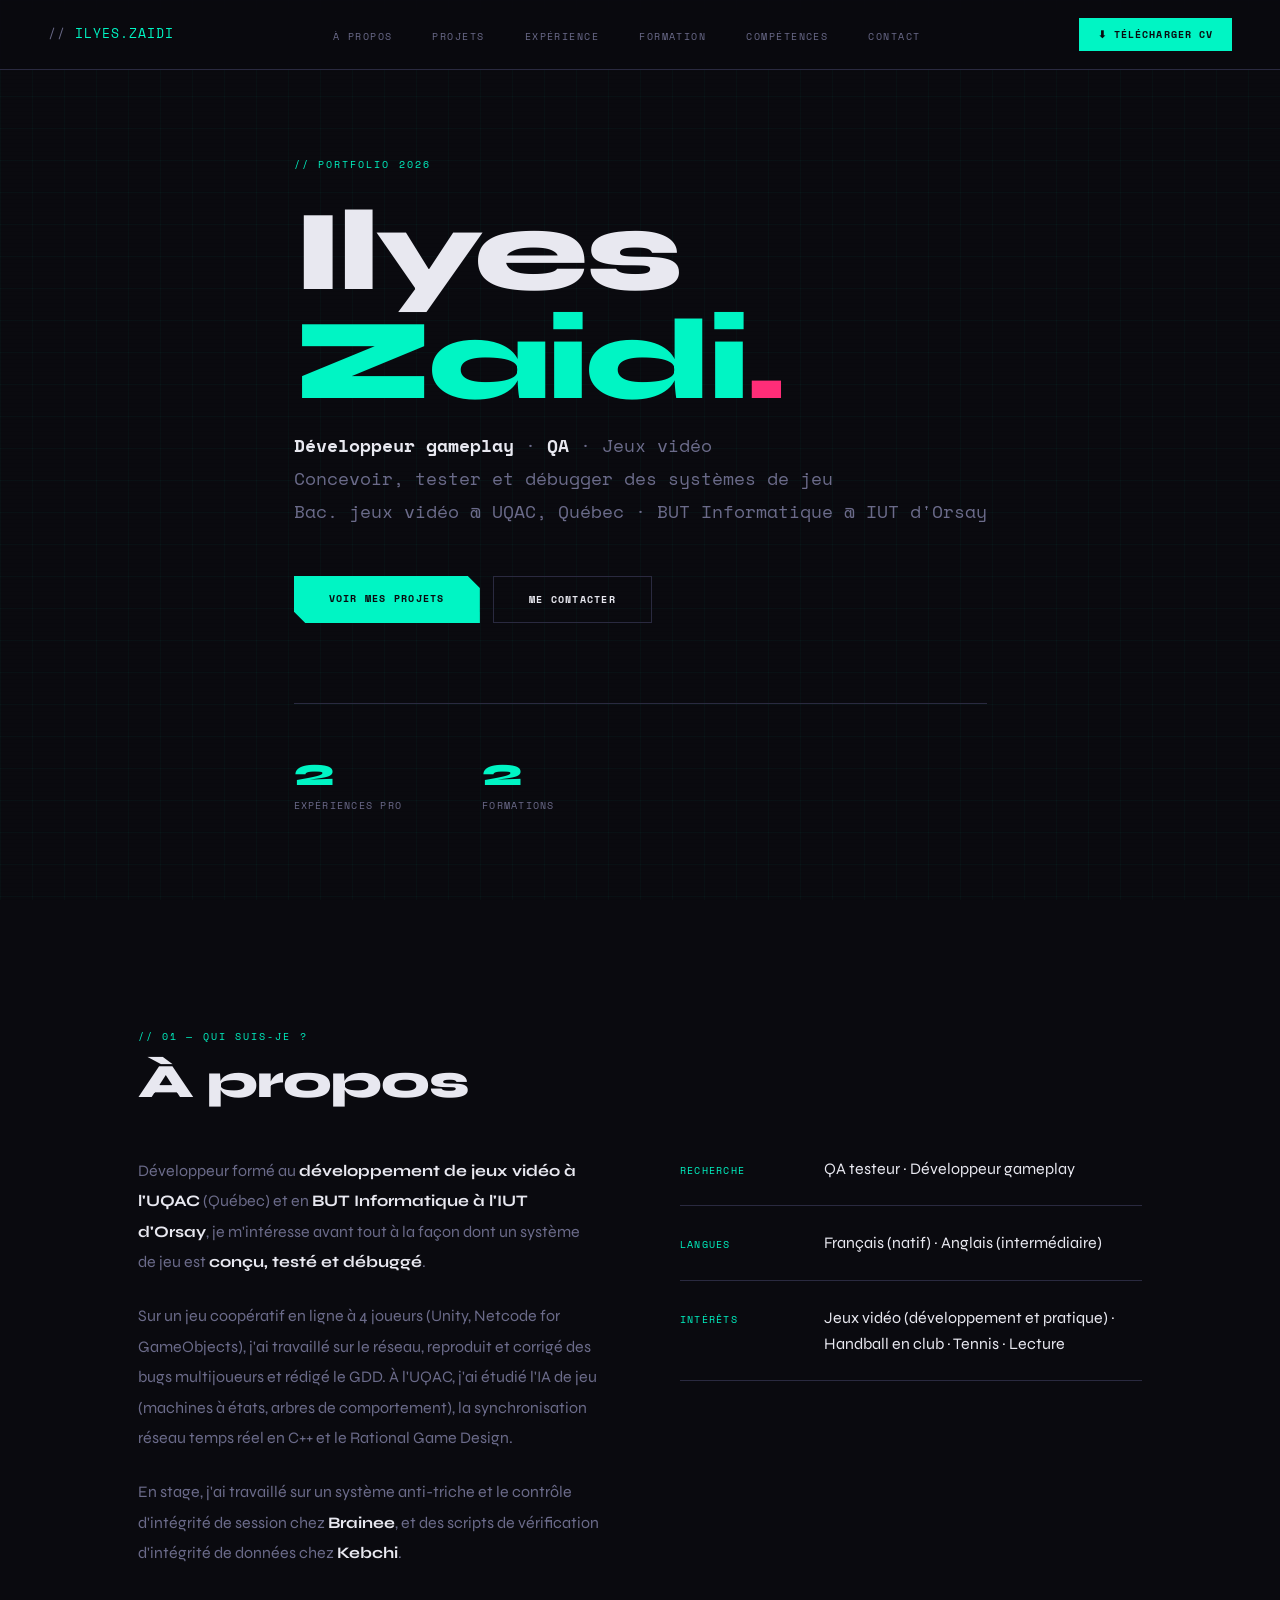
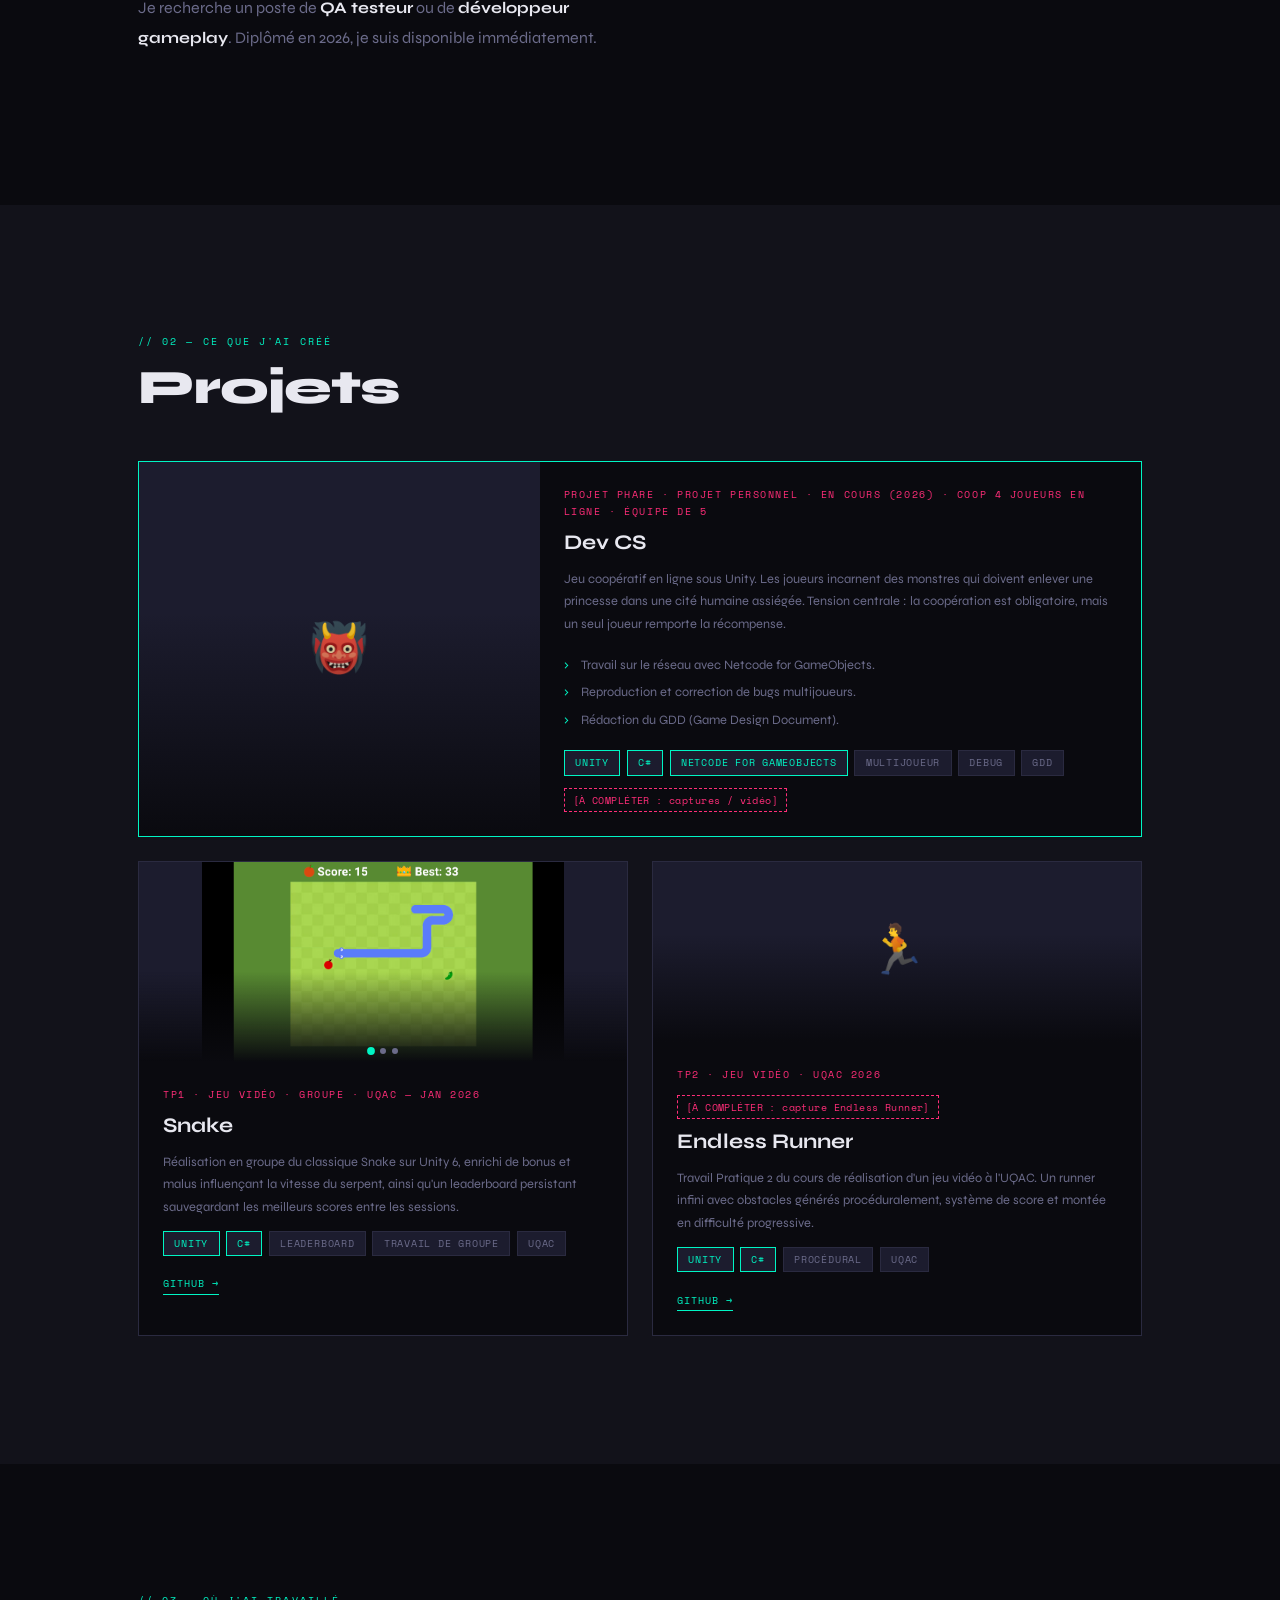
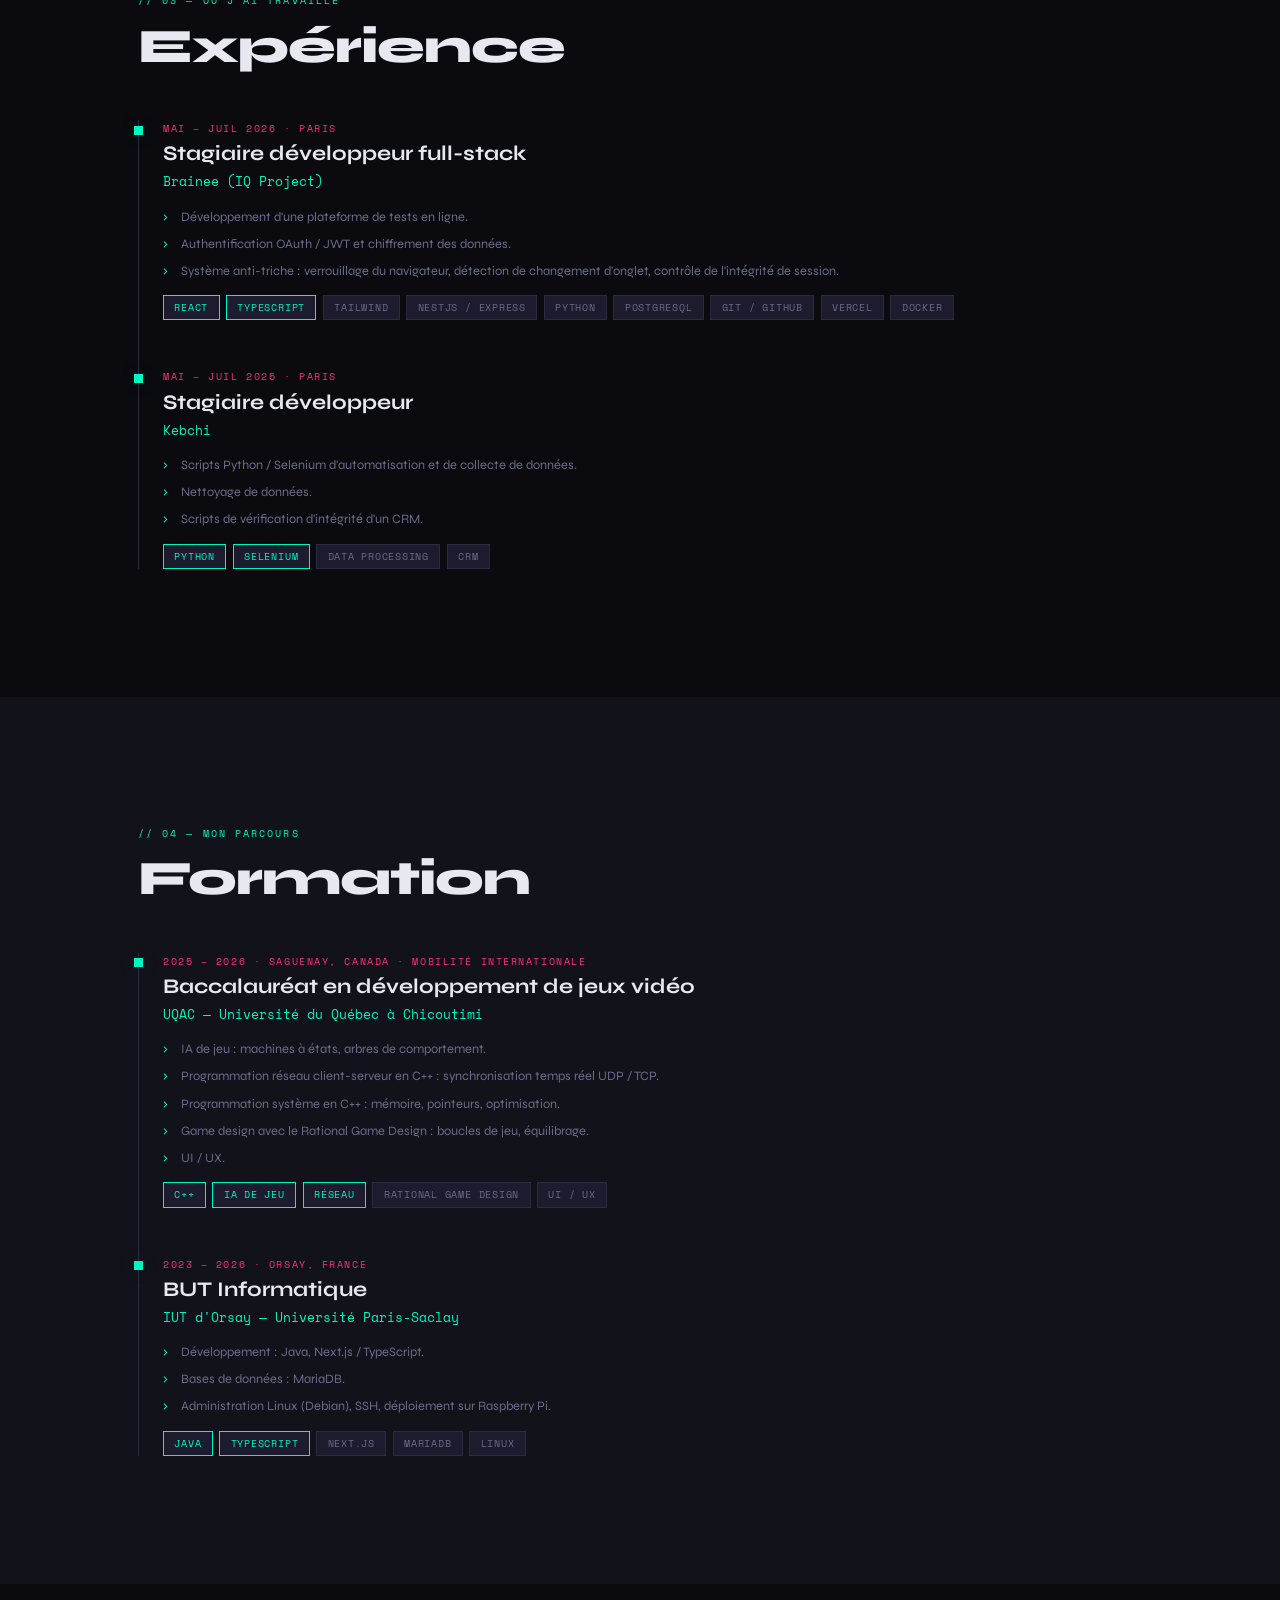
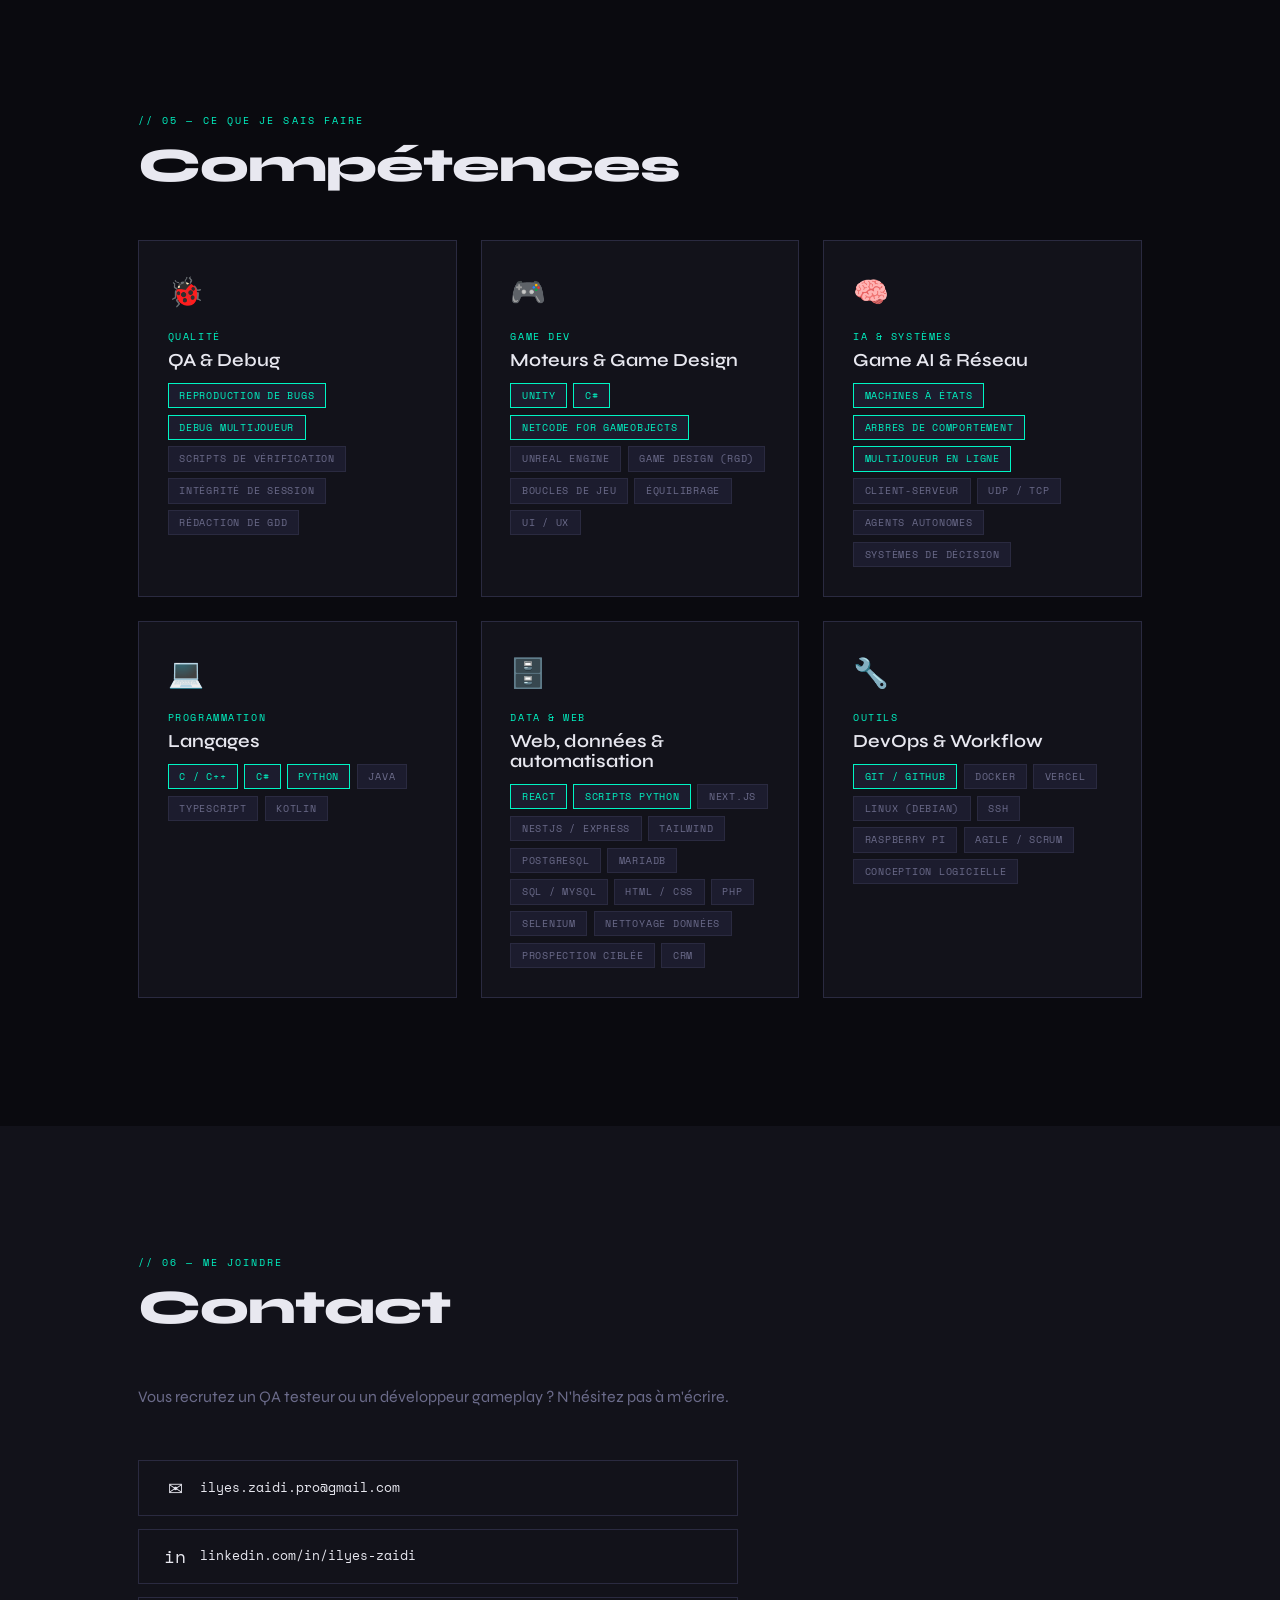
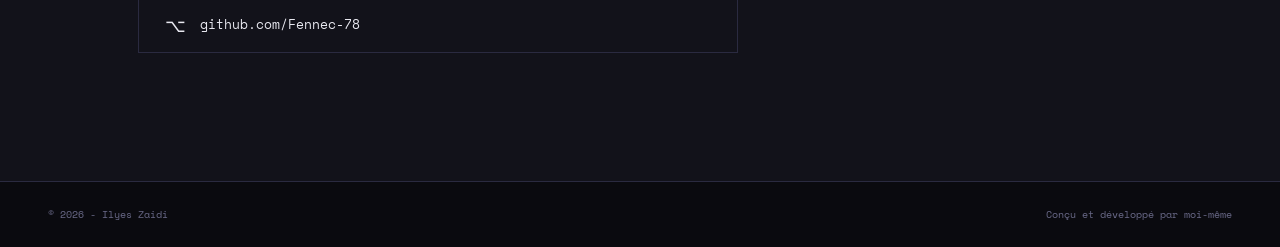
==== commit 2a0c6f18: "Fill featured project details and availability Dev CS: personal project, in progress (2026). Drop th" ====
--- a/index.html
+++ b/index.html
@@ -88,7 +88,7 @@
             <p>Développeur formé au <strong>développement de jeux vidéo à l'UQAC</strong> (Québec) et en <strong>BUT Informatique à l'IUT d'Orsay</strong>, je m'intéresse avant tout à la façon dont un système de jeu est <strong>conçu, testé et débuggé</strong>.</p>
             <p>Sur un jeu coopératif en ligne à 4 joueurs (Unity, Netcode for GameObjects), j'ai travaillé sur le réseau, reproduit et corrigé des bugs multijoueurs et rédigé le GDD. À l'UQAC, j'ai étudié l'IA de jeu (machines à états, arbres de comportement), la synchronisation réseau temps réel en C++ et le Rational Game Design.</p>
             <p>En stage, j'ai travaillé sur un système anti-triche et le contrôle d'intégrité de session chez <strong>Brainee</strong>, et des scripts de vérification d'intégrité de données chez <strong>Kebchi</strong>.</p>
-            <p>Je recherche un poste de <strong>QA testeur</strong> ou de <strong>développeur gameplay</strong>. <span class="todo">[À COMPLÉTER : situation actuelle / disponibilité]</span></p>
+            <p>Je recherche un poste de <strong>QA testeur</strong> ou de <strong>développeur gameplay</strong>. Diplômé en 2026, je suis disponible immédiatement.</p>
           </div>
           <div class="about__info">
             <div class="info-row">
@@ -118,11 +118,9 @@
           <article class="project-card project-card--featured">
             <div class="project-card__thumb" data-emoji="👹"></div>
             <div class="project-card__body">
-              <p class="project-card__type">Projet phare · Coop 4 joueurs en ligne · Équipe de 5</p>
-              <span class="todo">[À COMPLÉTER : contexte (cours / perso) et date]</span>
-              <h3 class="project-card__title"><span class="todo">[À COMPLÉTER : nom du jeu]</span></h3>
+              <p class="project-card__type">Projet phare · Projet personnel · En cours (2026) · Coop 4 joueurs en ligne · Équipe de 5</p>
+              <h3 class="project-card__title">Dev CS</h3>
               <p class="project-card__desc">Jeu coopératif en ligne sous Unity. Les joueurs incarnent des monstres qui doivent enlever une princesse dans une cité humaine assiégée. Tension centrale : la coopération est obligatoire, mais un seul joueur remporte la récompense.</p>
-              <p class="project-card__desc"><strong>Mon rôle :</strong> <span class="todo">[À COMPLÉTER]</span></p>
               <ul class="timeline-item__list">
                 <li>Travail sur le réseau avec Netcode for GameObjects.</li>
                 <li>Reproduction et correction de bugs multijoueurs.</li>
@@ -137,7 +135,6 @@
                 <span class="tag">GDD</span>
               </div>
               <span class="todo">[À COMPLÉTER : captures / vidéo]</span>
-              <span class="todo">[À COMPLÉTER : liens GitHub / itch.io / GDD]</span>
             </div>
           </article>
 
--- a/css/components.css
+++ b/css/components.css
@@ -62,6 +62,7 @@
   color: var(--color-muted);
   letter-spacing: 0.14em;
   text-transform: uppercase;
+  white-space: nowrap;
   transition: color var(--transition-fast);
   position: relative;
 }
@@ -124,7 +125,7 @@
 .nav-toggle.open span:nth-child(2) { opacity: 0; }
 .nav-toggle.open span:nth-child(3) { transform: translateY(-7px) rotate(-45deg); }
 
-@media (max-width: 768px) {
+@media (max-width: 1024px) {
   .nav-toggle { display: flex; }
 
   .nav-links {
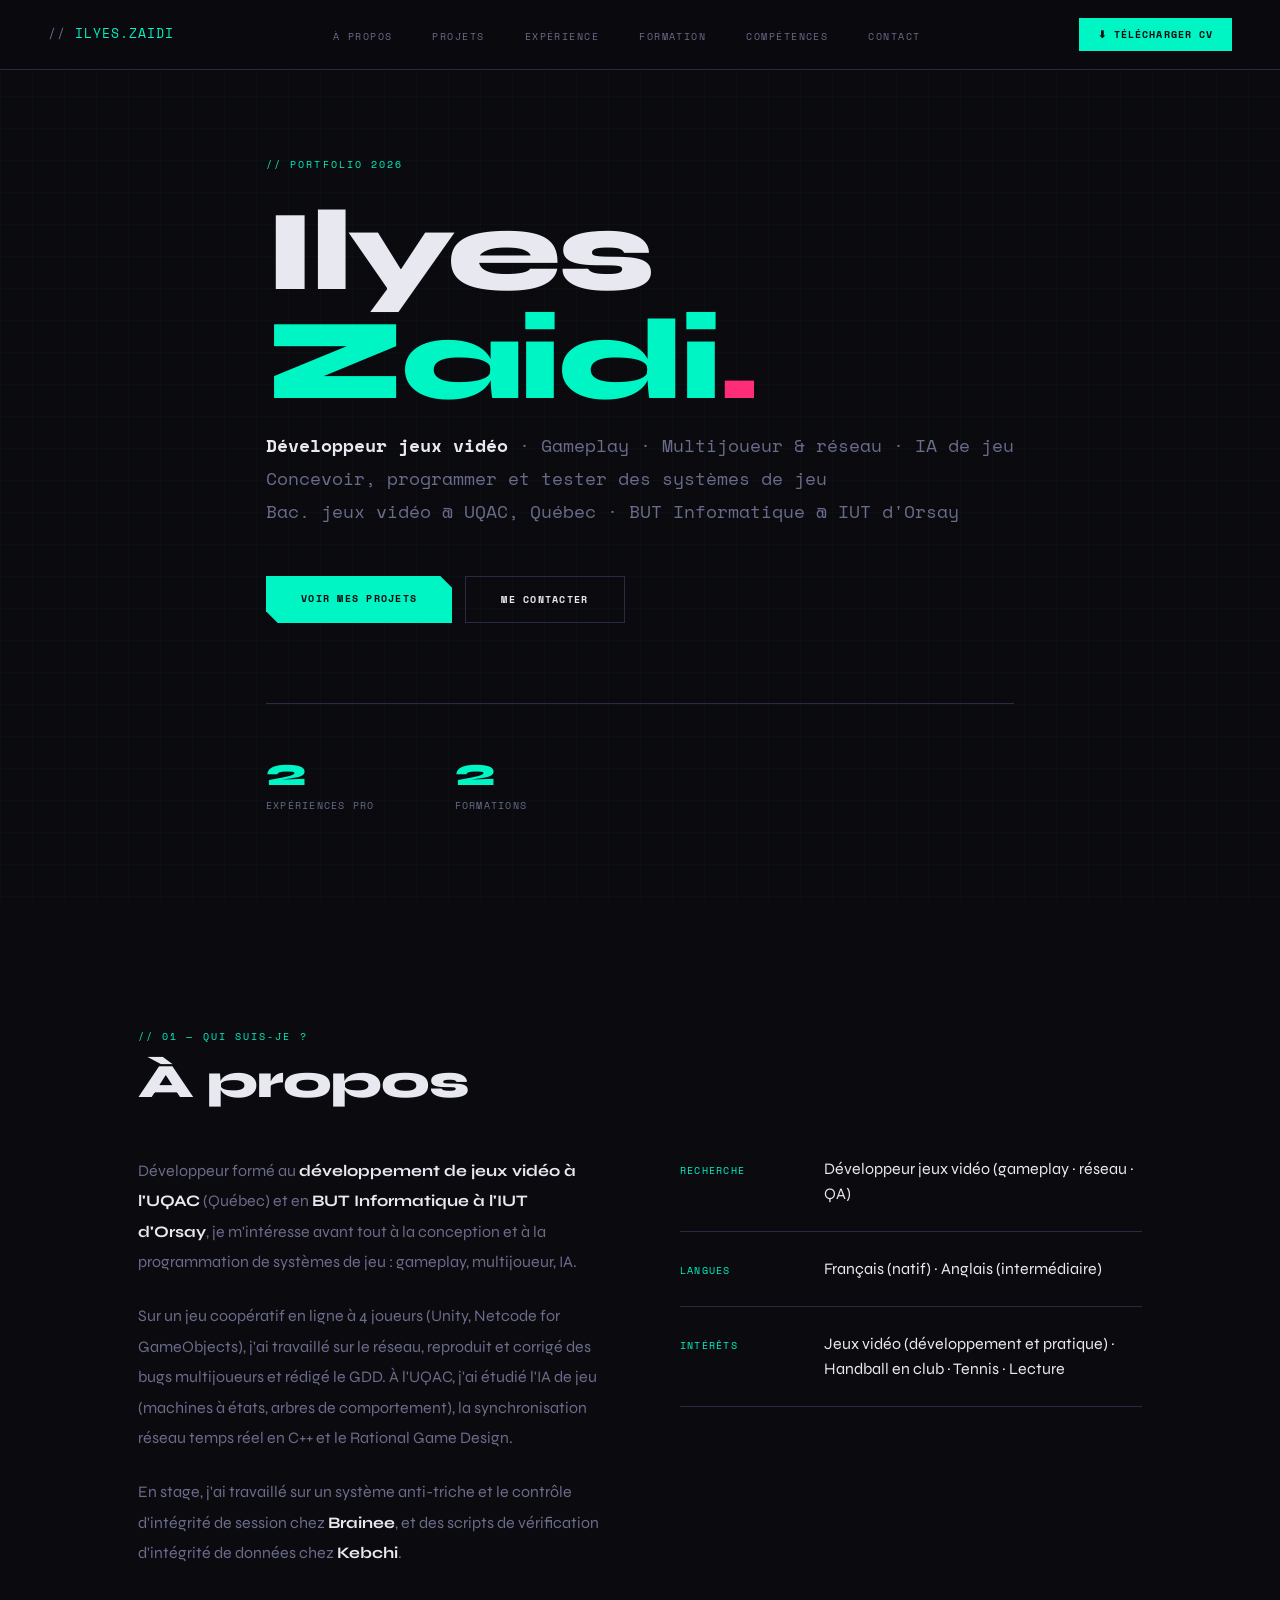
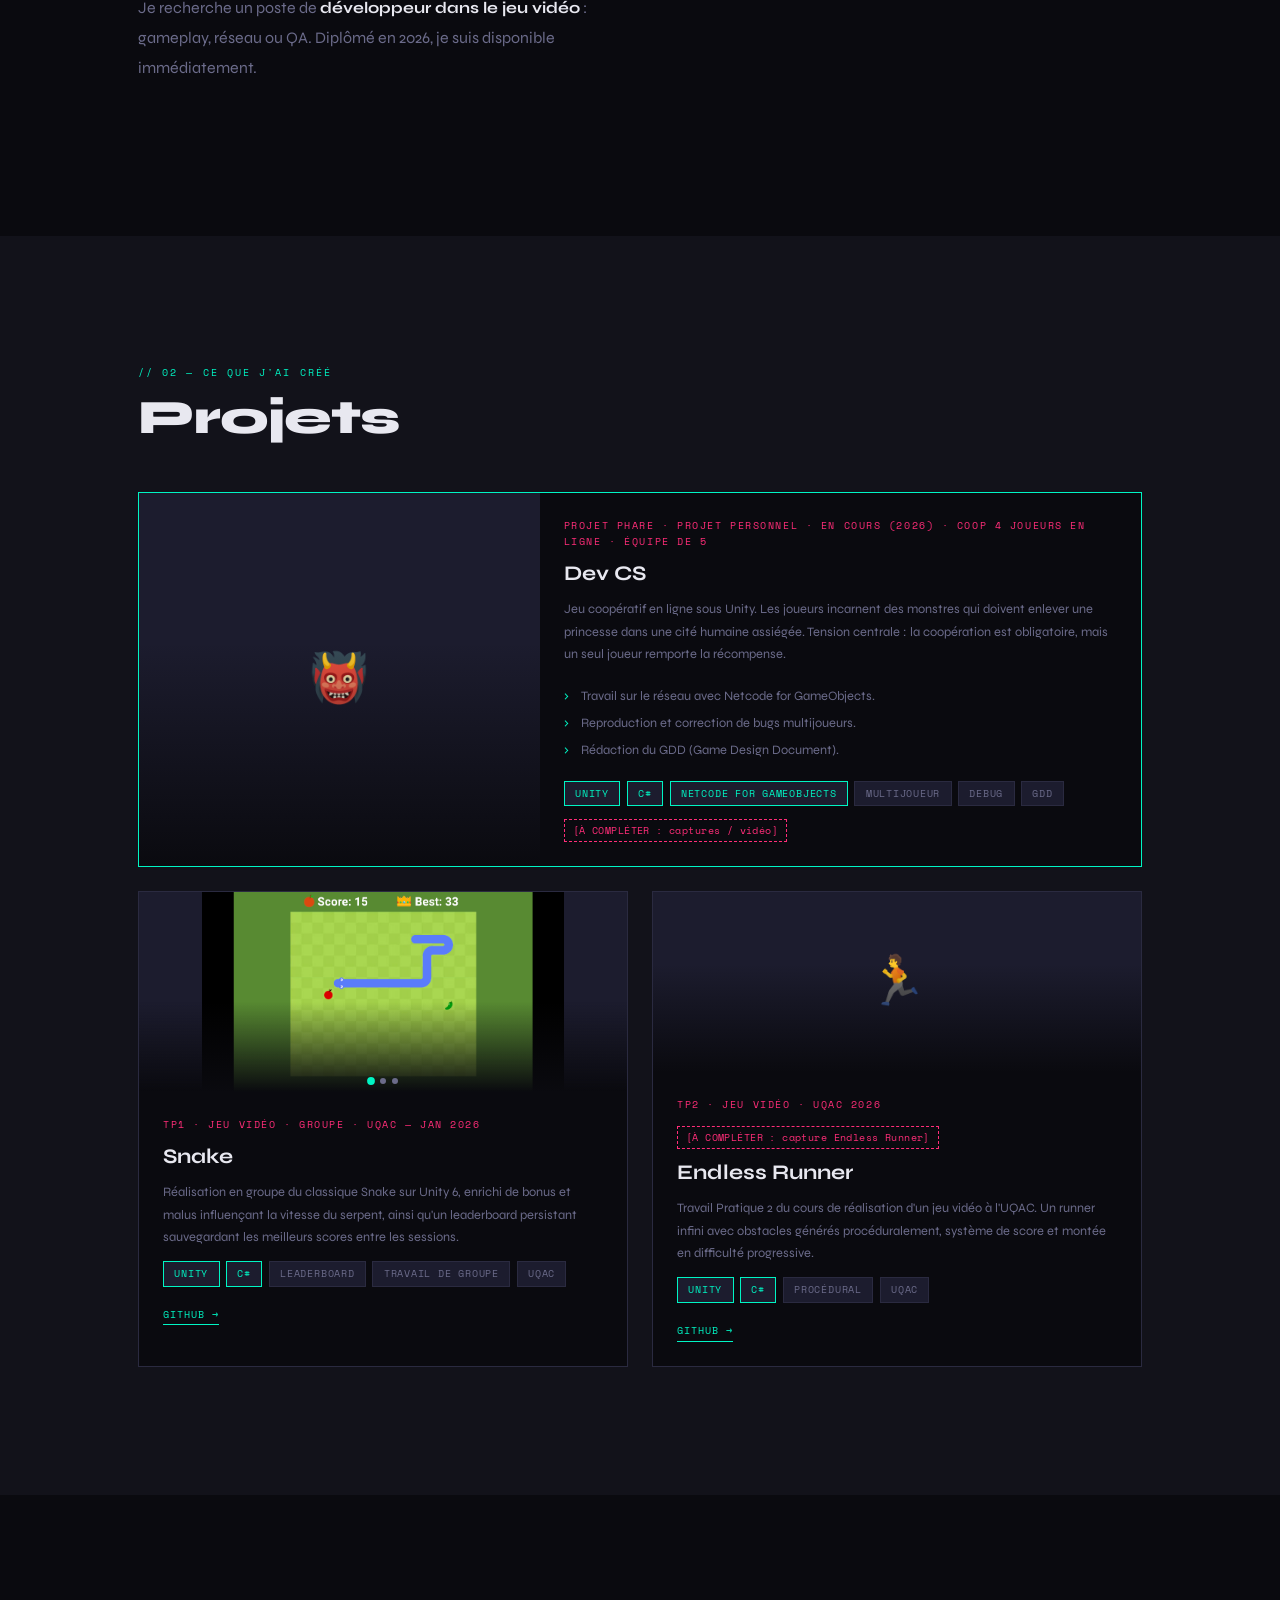
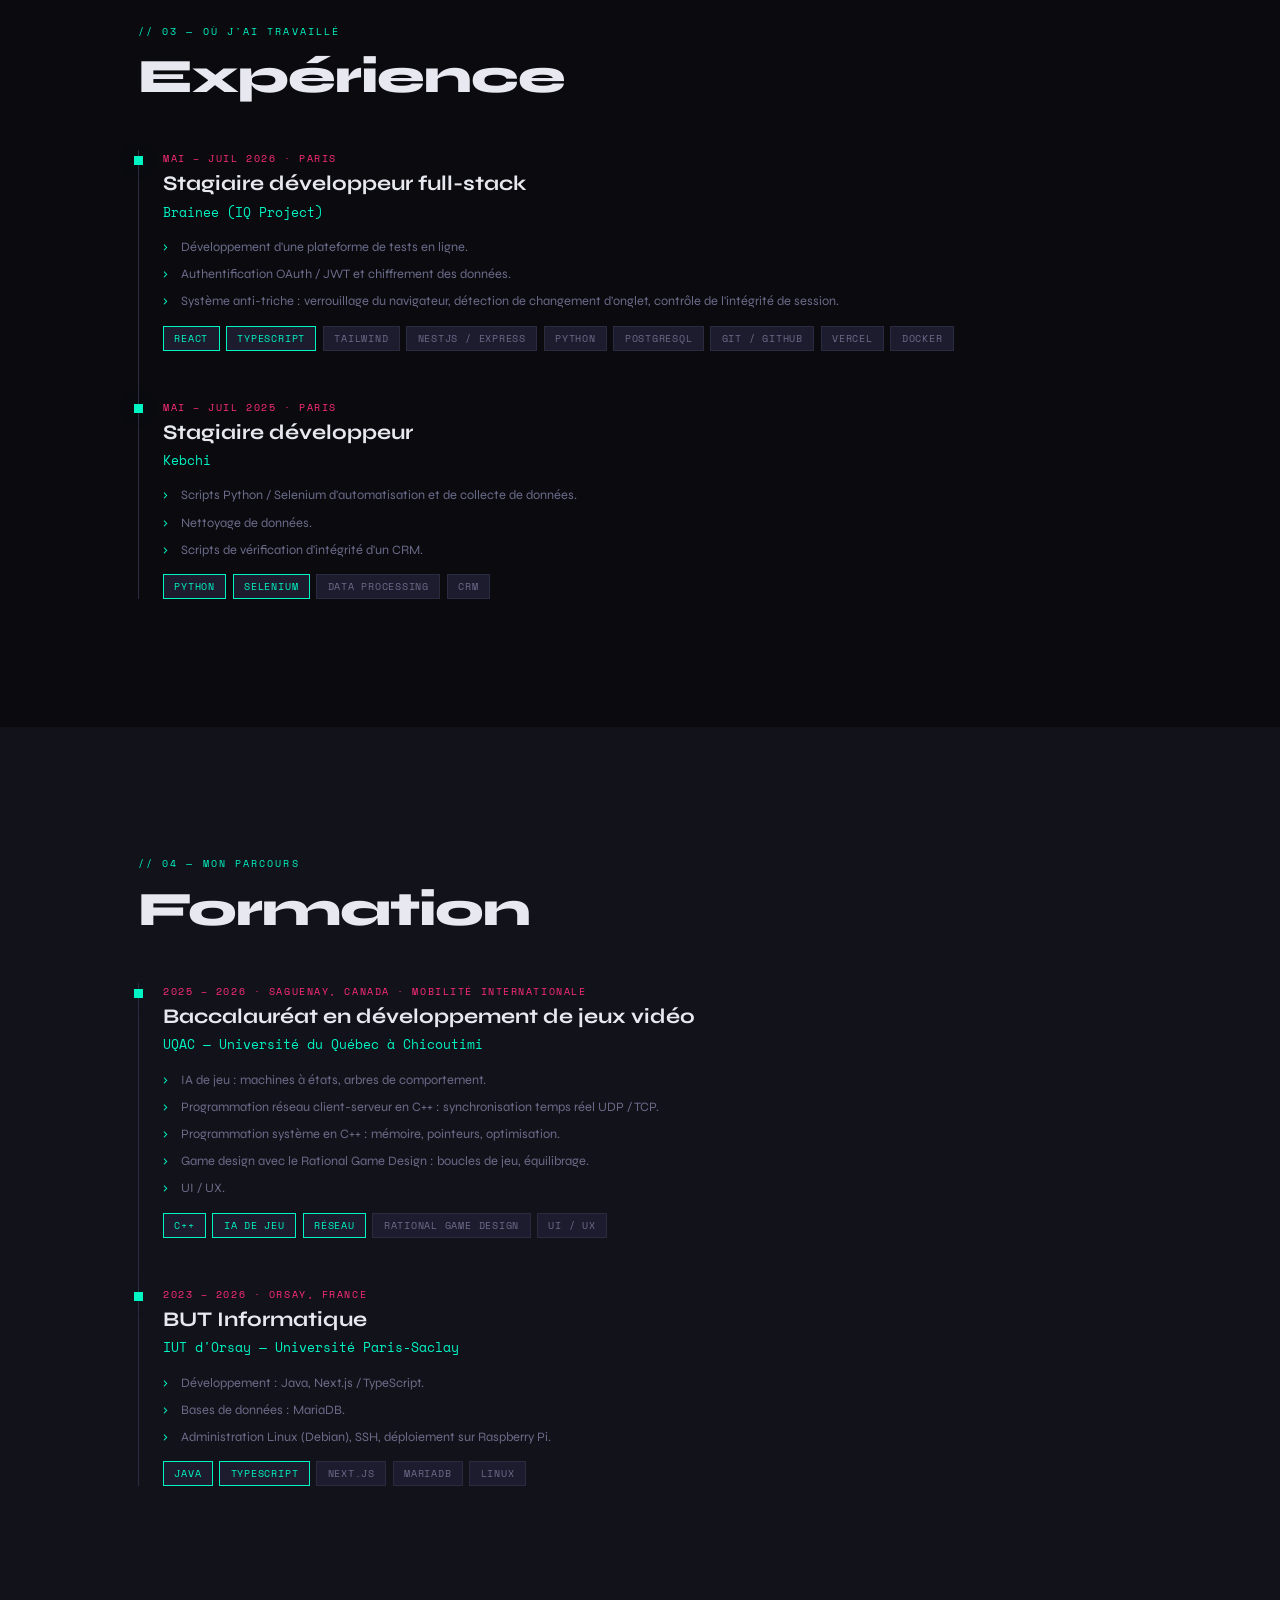
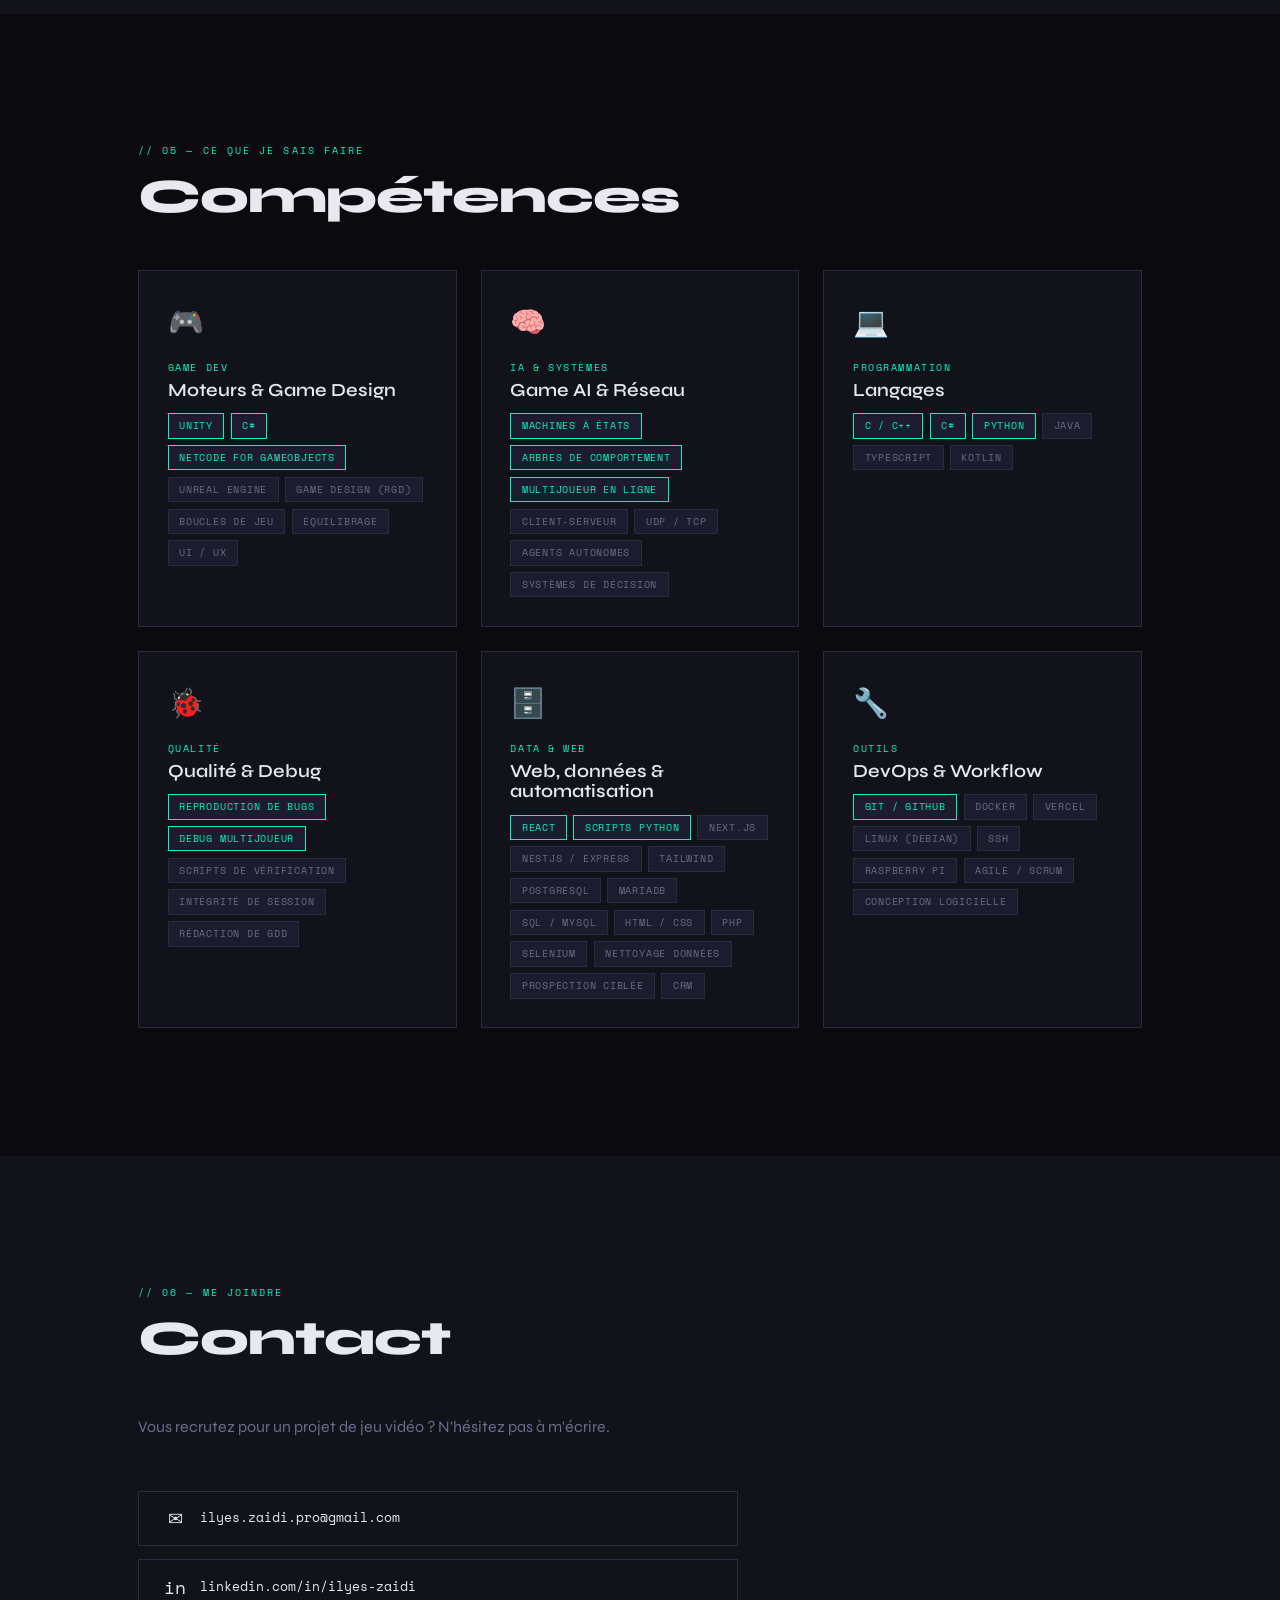
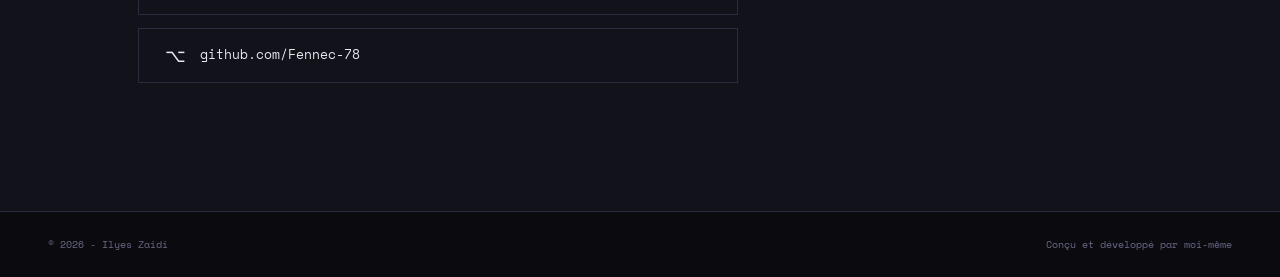
==== commit 798fa588: "Broaden positioning from QA to game developer Hero, About and Contact now present a game developer (" ====
--- a/index.html
+++ b/index.html
@@ -57,8 +57,8 @@
           <span class="text-accent">Zaidi</span><span class="text-accent2">.</span>
         </h1>
         <p class="hero__subtitle animate-fadeup" style="--delay: 0.5s">
-          <strong>Développeur gameplay</strong> · <strong>QA</strong> · Jeux vidéo<br>
-          Concevoir, tester et débugger des systèmes de jeu<br>
+          <strong>Développeur jeux vidéo</strong> · Gameplay · Multijoueur &amp; réseau · IA de jeu<br>
+          Concevoir, programmer et tester des systèmes de jeu<br>
           Bac. jeux vidéo @ UQAC, Québec · BUT Informatique @ IUT d'Orsay
         </p>
         <div class="hero__cta animate-fadeup" style="--delay: 0.7s">
@@ -85,15 +85,15 @@
         <h2 class="section__title">À propos</h2>
         <div class="about-grid">
           <div class="about__text">
-            <p>Développeur formé au <strong>développement de jeux vidéo à l'UQAC</strong> (Québec) et en <strong>BUT Informatique à l'IUT d'Orsay</strong>, je m'intéresse avant tout à la façon dont un système de jeu est <strong>conçu, testé et débuggé</strong>.</p>
+            <p>Développeur formé au <strong>développement de jeux vidéo à l'UQAC</strong> (Québec) et en <strong>BUT Informatique à l'IUT d'Orsay</strong>, je m'intéresse avant tout à la conception et à la programmation de systèmes de jeu : gameplay, multijoueur, IA.</p>
             <p>Sur un jeu coopératif en ligne à 4 joueurs (Unity, Netcode for GameObjects), j'ai travaillé sur le réseau, reproduit et corrigé des bugs multijoueurs et rédigé le GDD. À l'UQAC, j'ai étudié l'IA de jeu (machines à états, arbres de comportement), la synchronisation réseau temps réel en C++ et le Rational Game Design.</p>
             <p>En stage, j'ai travaillé sur un système anti-triche et le contrôle d'intégrité de session chez <strong>Brainee</strong>, et des scripts de vérification d'intégrité de données chez <strong>Kebchi</strong>.</p>
-            <p>Je recherche un poste de <strong>QA testeur</strong> ou de <strong>développeur gameplay</strong>. Diplômé en 2026, je suis disponible immédiatement.</p>
+            <p>Je recherche un poste de <strong>développeur dans le jeu vidéo</strong> : gameplay, réseau ou QA. Diplômé en 2026, je suis disponible immédiatement.</p>
           </div>
           <div class="about__info">
             <div class="info-row">
               <span class="info-row__key">Recherche</span>
-              <span class="info-row__val">QA testeur · Développeur gameplay</span>
+              <span class="info-row__val">Développeur jeux vidéo (gameplay · réseau · QA)</span>
             </div>
             <div class="info-row">
               <span class="info-row__key">Langues</span>
@@ -302,19 +302,6 @@
         <div class="skills-grid">
 
           <div class="skill-card">
-            <div class="skill-card__icon">🐞</div>
-            <p class="skill-card__cat">Qualité</p>
-            <h3 class="skill-card__name">QA &amp; Debug</h3>
-            <div class="tags">
-              <span class="tag tag--hot">Reproduction de bugs</span>
-              <span class="tag tag--hot">Debug multijoueur</span>
-              <span class="tag">Scripts de vérification</span>
-              <span class="tag">Intégrité de session</span>
-              <span class="tag">Rédaction de GDD</span>
-            </div>
-          </div>
-
-          <div class="skill-card">
             <div class="skill-card__icon">🎮</div>
             <p class="skill-card__cat">Game Dev</p>
             <h3 class="skill-card__name">Moteurs &amp; Game Design</h3>
@@ -356,6 +343,19 @@
               <span class="tag">Java</span>
               <span class="tag">TypeScript</span>
               <span class="tag">Kotlin</span>
+            </div>
+          </div>
+
+          <div class="skill-card">
+            <div class="skill-card__icon">🐞</div>
+            <p class="skill-card__cat">Qualité</p>
+            <h3 class="skill-card__name">Qualité &amp; Debug</h3>
+            <div class="tags">
+              <span class="tag tag--hot">Reproduction de bugs</span>
+              <span class="tag tag--hot">Debug multijoueur</span>
+              <span class="tag">Scripts de vérification</span>
+              <span class="tag">Intégrité de session</span>
+              <span class="tag">Rédaction de GDD</span>
             </div>
           </div>
 
@@ -409,7 +409,7 @@
         <div class="contact-solo">
 
           <div class="contact__info">
-            <p class="contact__intro">Vous recrutez un QA testeur ou un développeur gameplay ? N'hésitez pas à m'écrire.</p>
+            <p class="contact__intro">Vous recrutez pour un projet de jeu vidéo ? N'hésitez pas à m'écrire.</p>
             <nav class="contact-links" aria-label="Liens de contact">
               <a href="mailto:ilyes.zaidi.pro@gmail.com" class="contact-link">
                 <span class="contact-link__icon">✉</span>
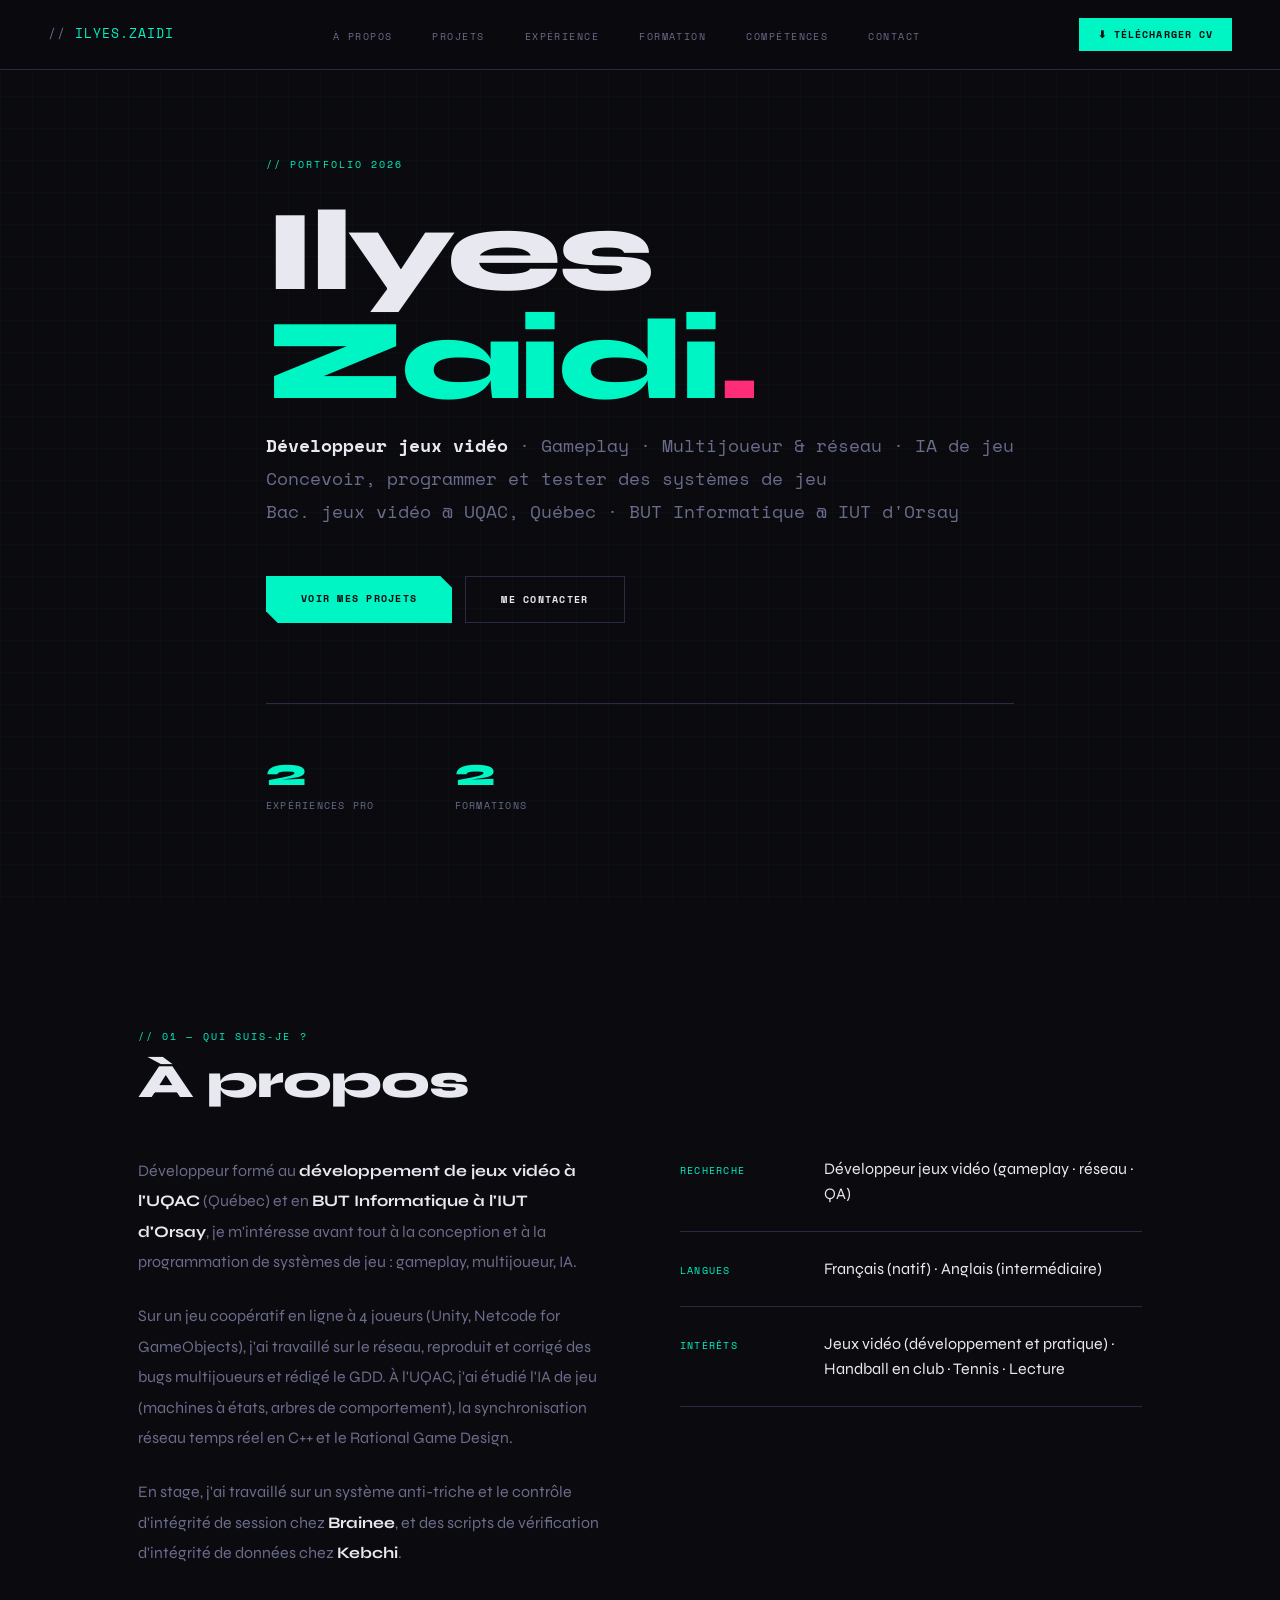
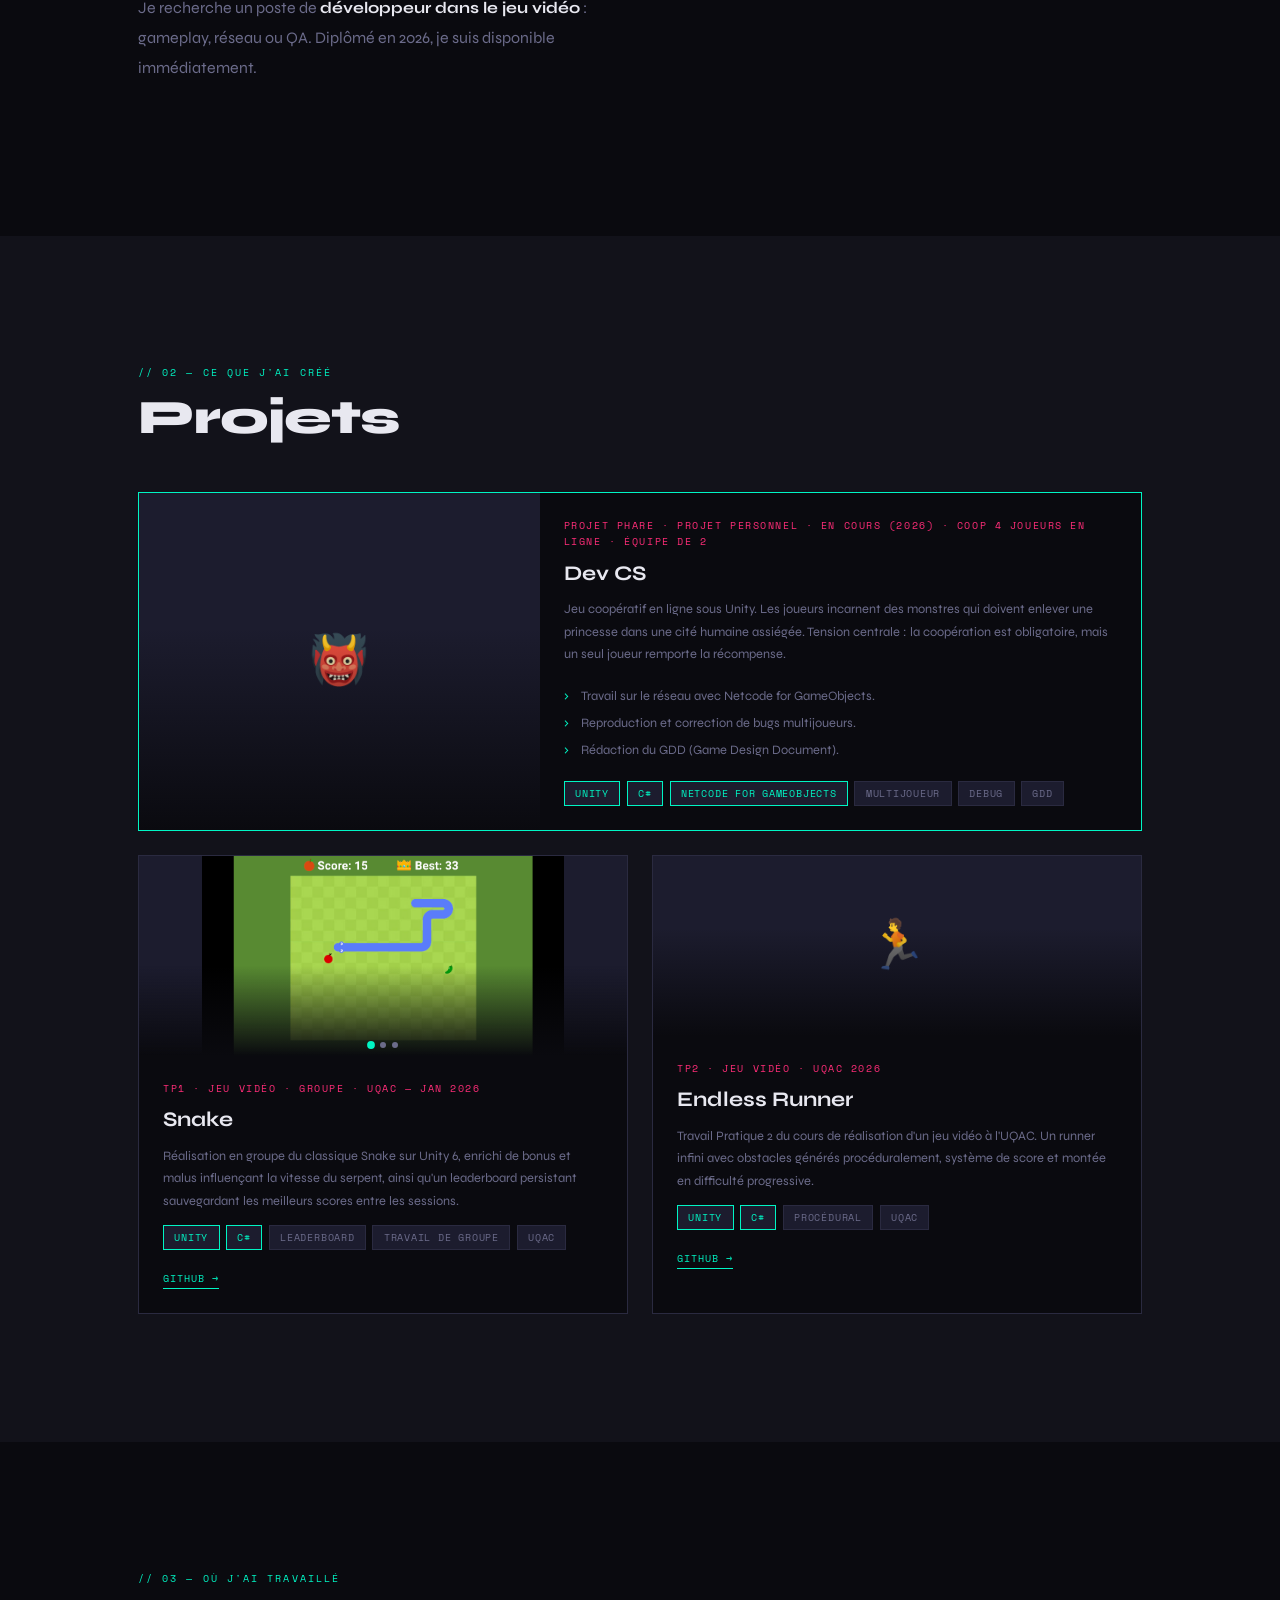
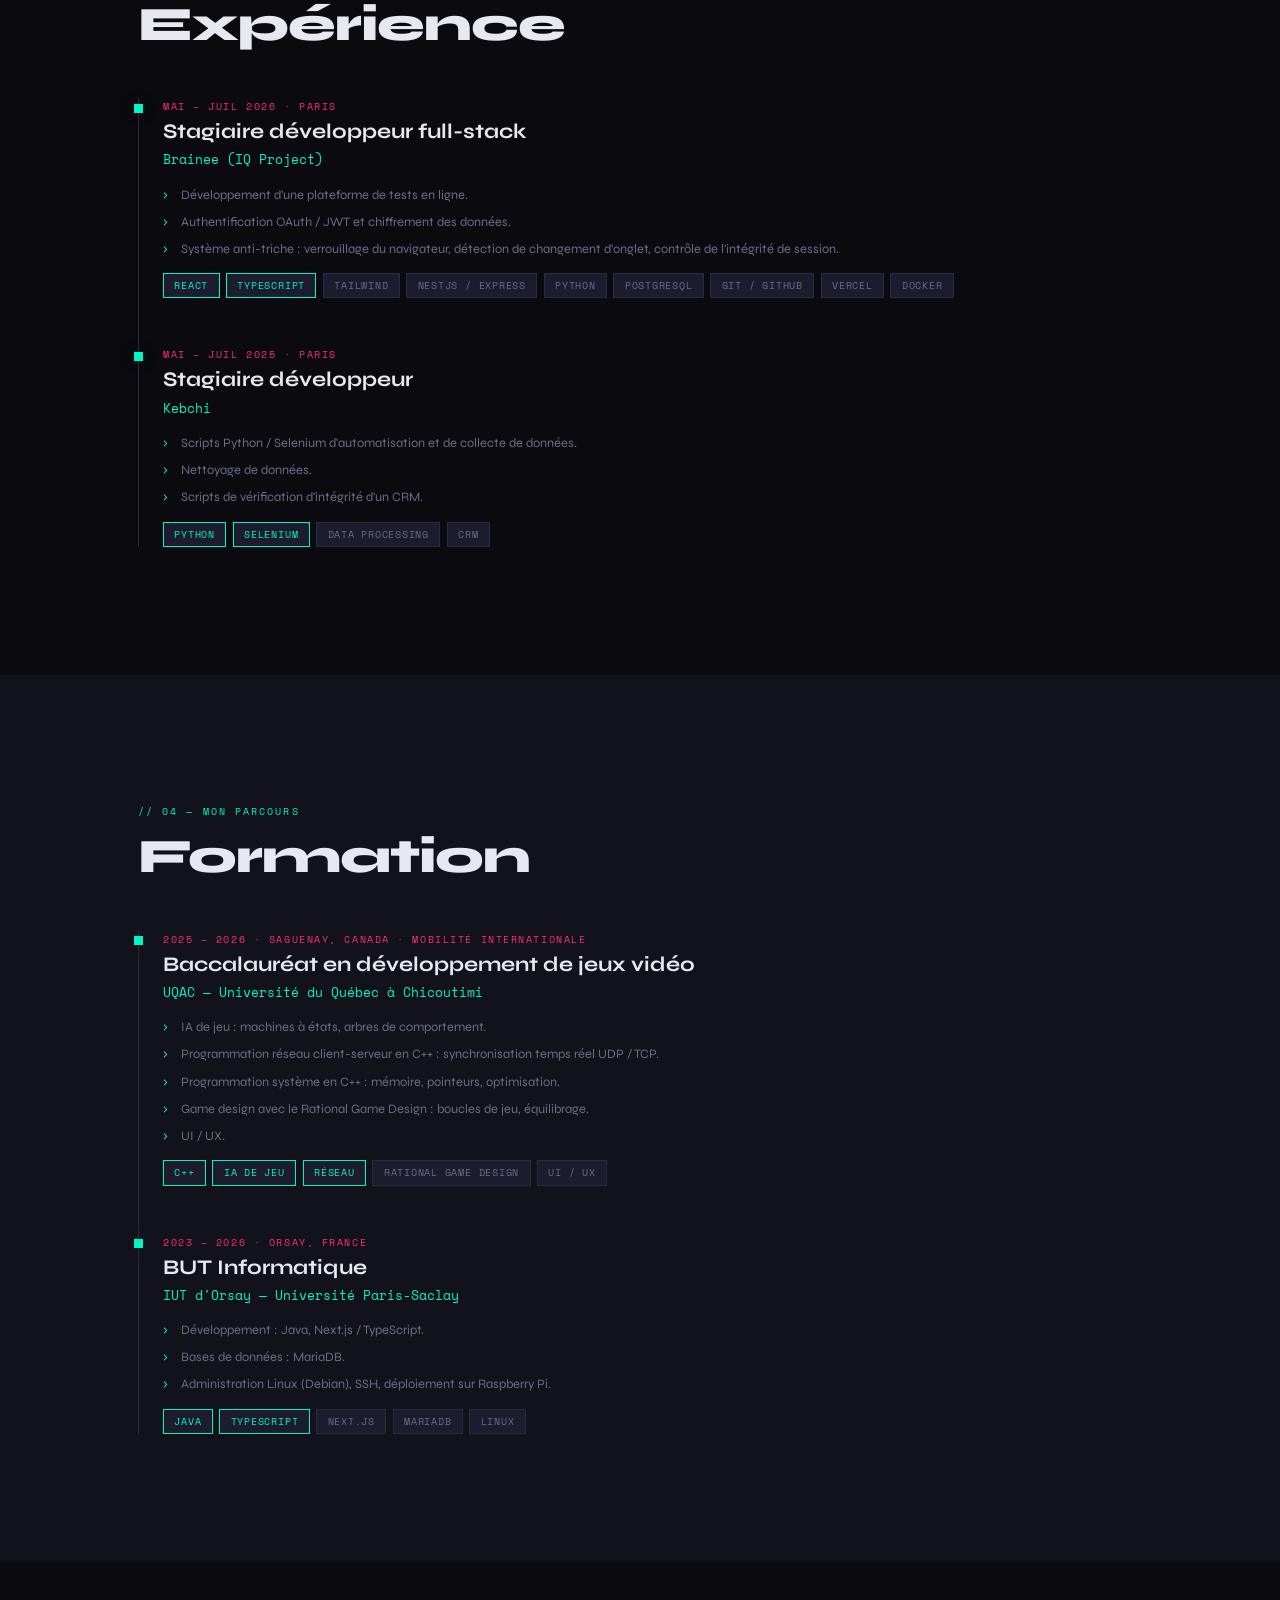
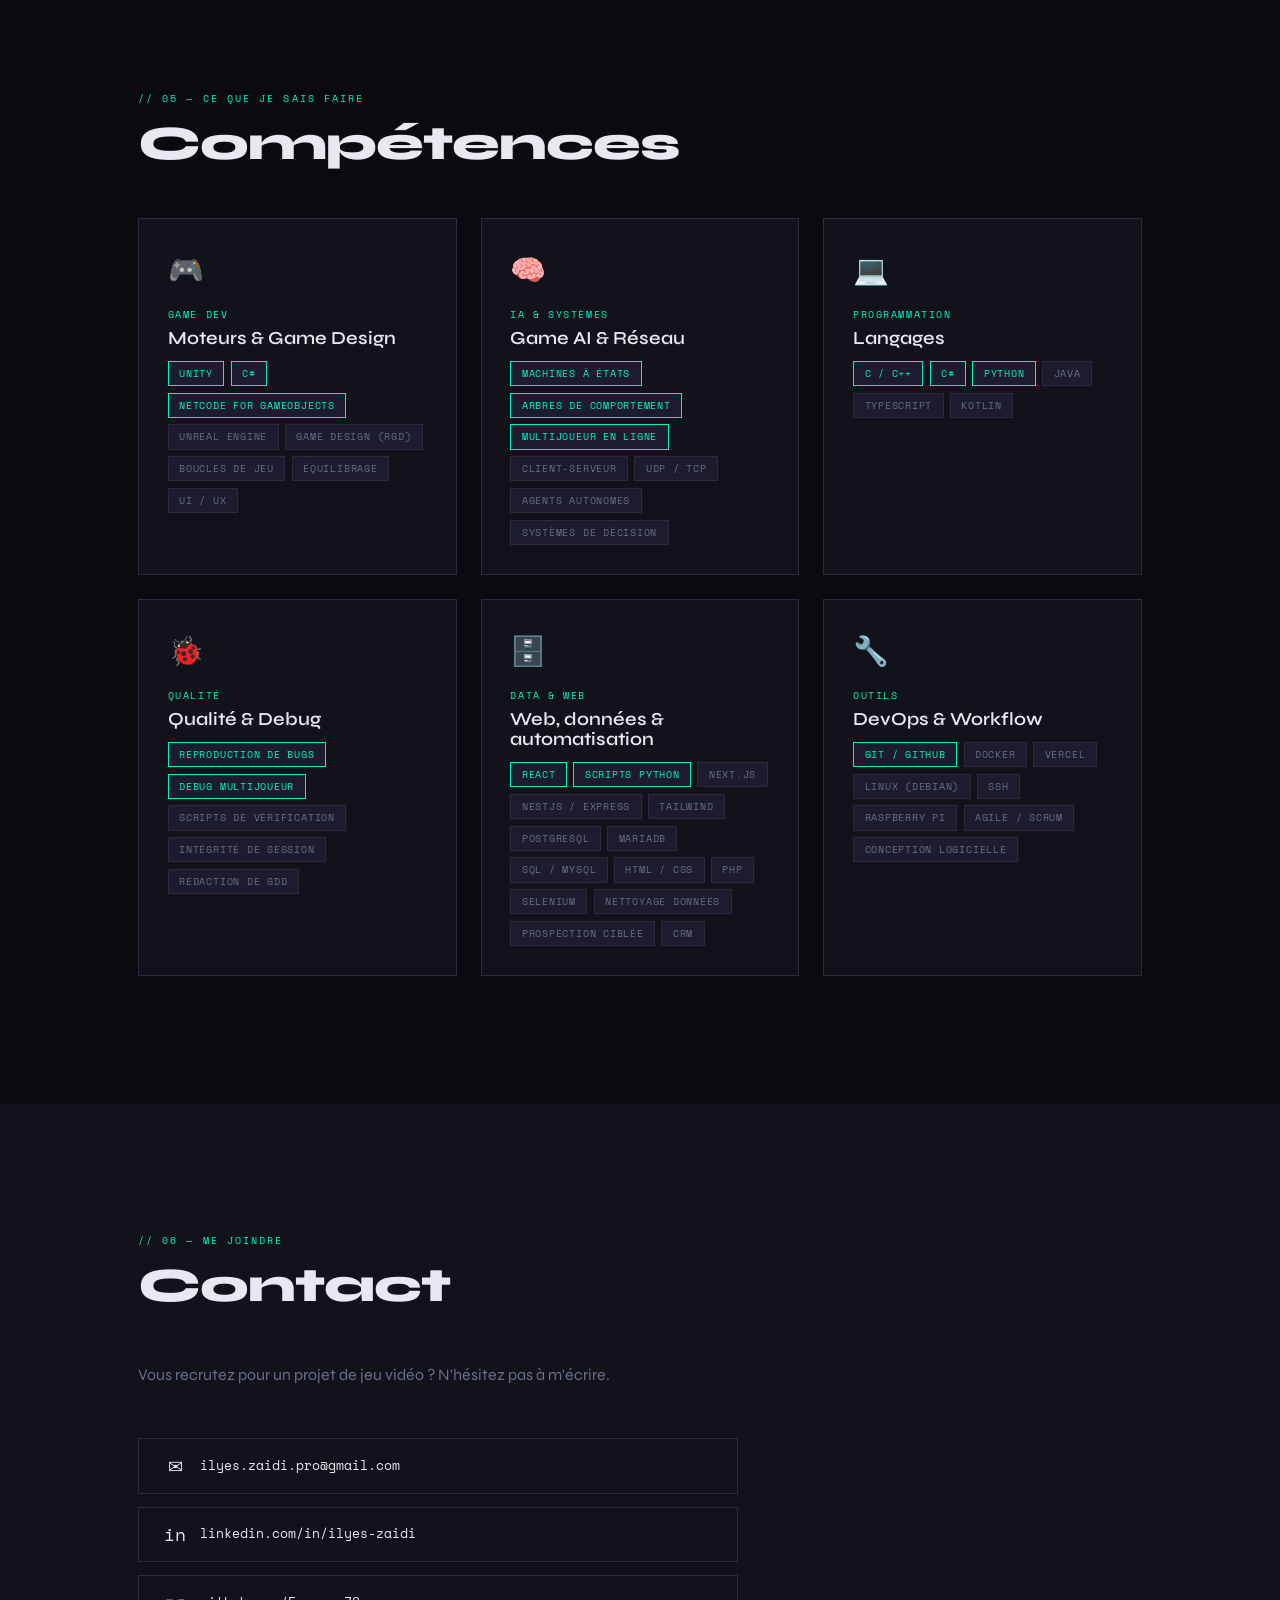
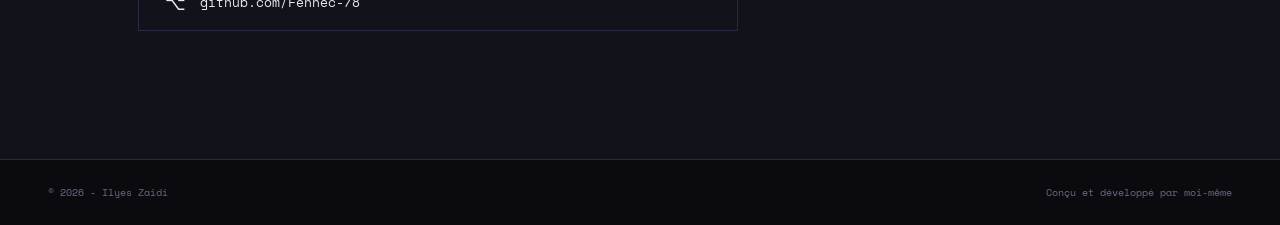
==== commit dd808d5f: "Fix Dev CS team size and remove placeholder markers Co-Authored-By: Claude Opus 5.5 <noreply@anthrop" ====
--- a/index.html
+++ b/index.html
@@ -118,7 +118,7 @@
           <article class="project-card project-card--featured">
             <div class="project-card__thumb" data-emoji="👹"></div>
             <div class="project-card__body">
-              <p class="project-card__type">Projet phare · Projet personnel · En cours (2026) · Coop 4 joueurs en ligne · Équipe de 5</p>
+              <p class="project-card__type">Projet phare · Projet personnel · En cours (2026) · Coop 4 joueurs en ligne · Équipe de 2</p>
               <h3 class="project-card__title">Dev CS</h3>
               <p class="project-card__desc">Jeu coopératif en ligne sous Unity. Les joueurs incarnent des monstres qui doivent enlever une princesse dans une cité humaine assiégée. Tension centrale : la coopération est obligatoire, mais un seul joueur remporte la récompense.</p>
               <ul class="timeline-item__list">
@@ -134,7 +134,6 @@
                 <span class="tag">Debug</span>
                 <span class="tag">GDD</span>
               </div>
-              <span class="todo">[À COMPLÉTER : captures / vidéo]</span>
             </div>
           </article>
 
@@ -176,7 +175,6 @@
             <div class="project-card__thumb" data-emoji="🏃"></div>
             <div class="project-card__body">
               <p class="project-card__type">TP2 · Jeu Vidéo · UQAC 2026</p>
-              <span class="todo">[À COMPLÉTER : capture Endless Runner]</span>
               <h3 class="project-card__title">Endless Runner</h3>
               <p class="project-card__desc">Travail Pratique 2 du cours de réalisation d'un jeu vidéo à l'UQAC. Un runner infini avec obstacles générés procéduralement, système de score et montée en difficulté progressive.</p>
               <div class="tags">
